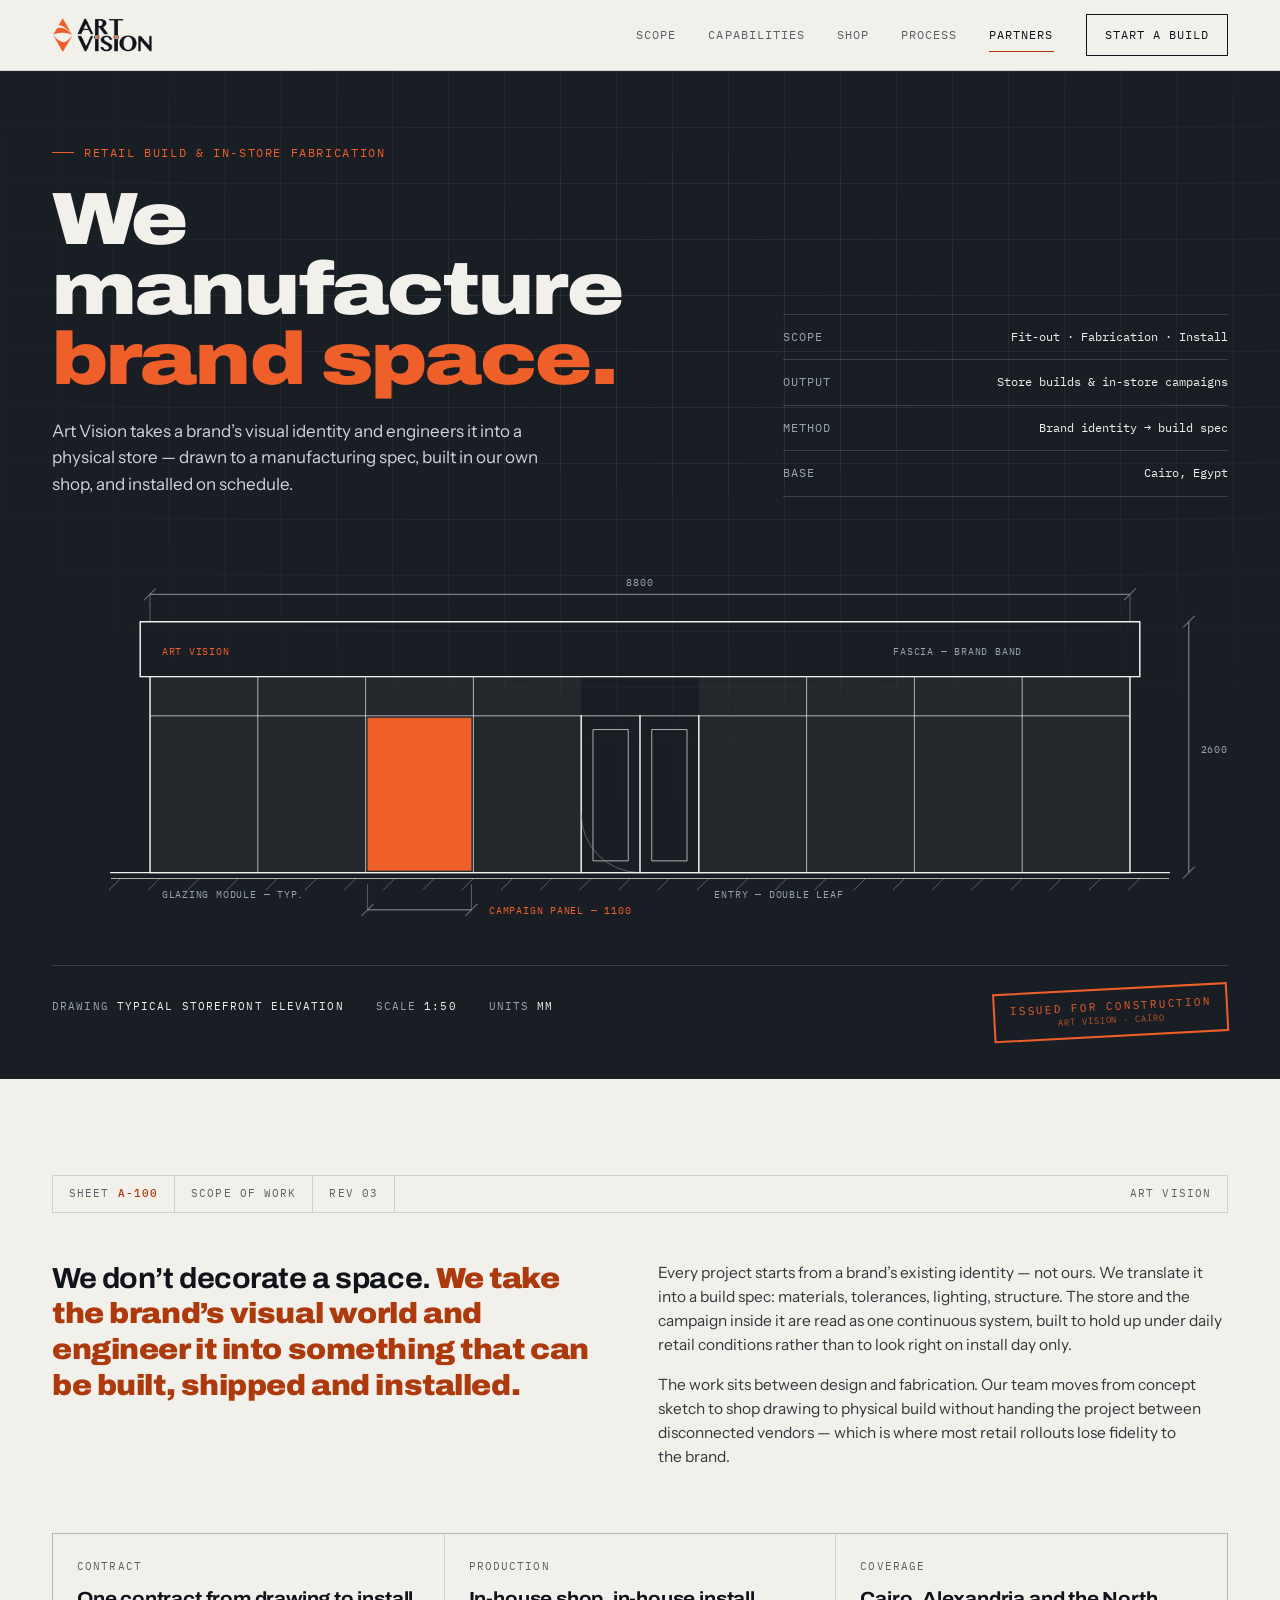
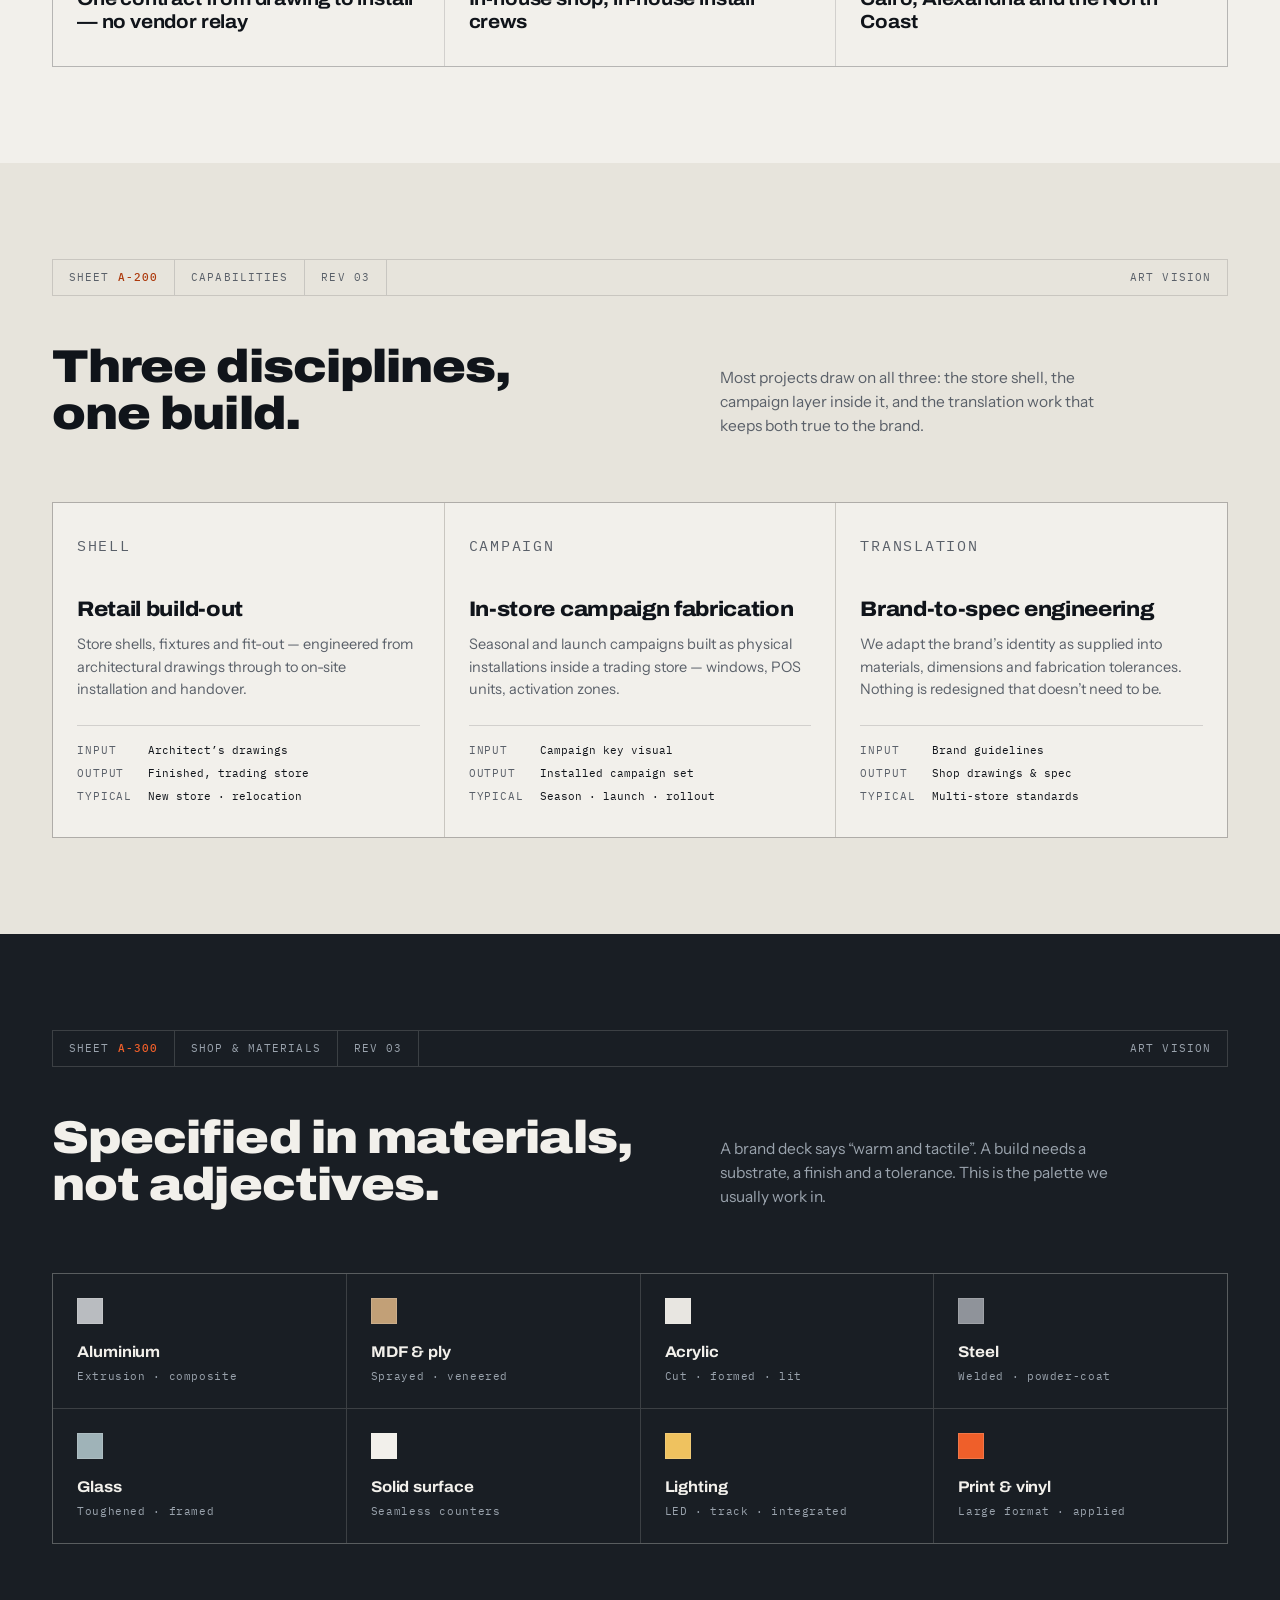
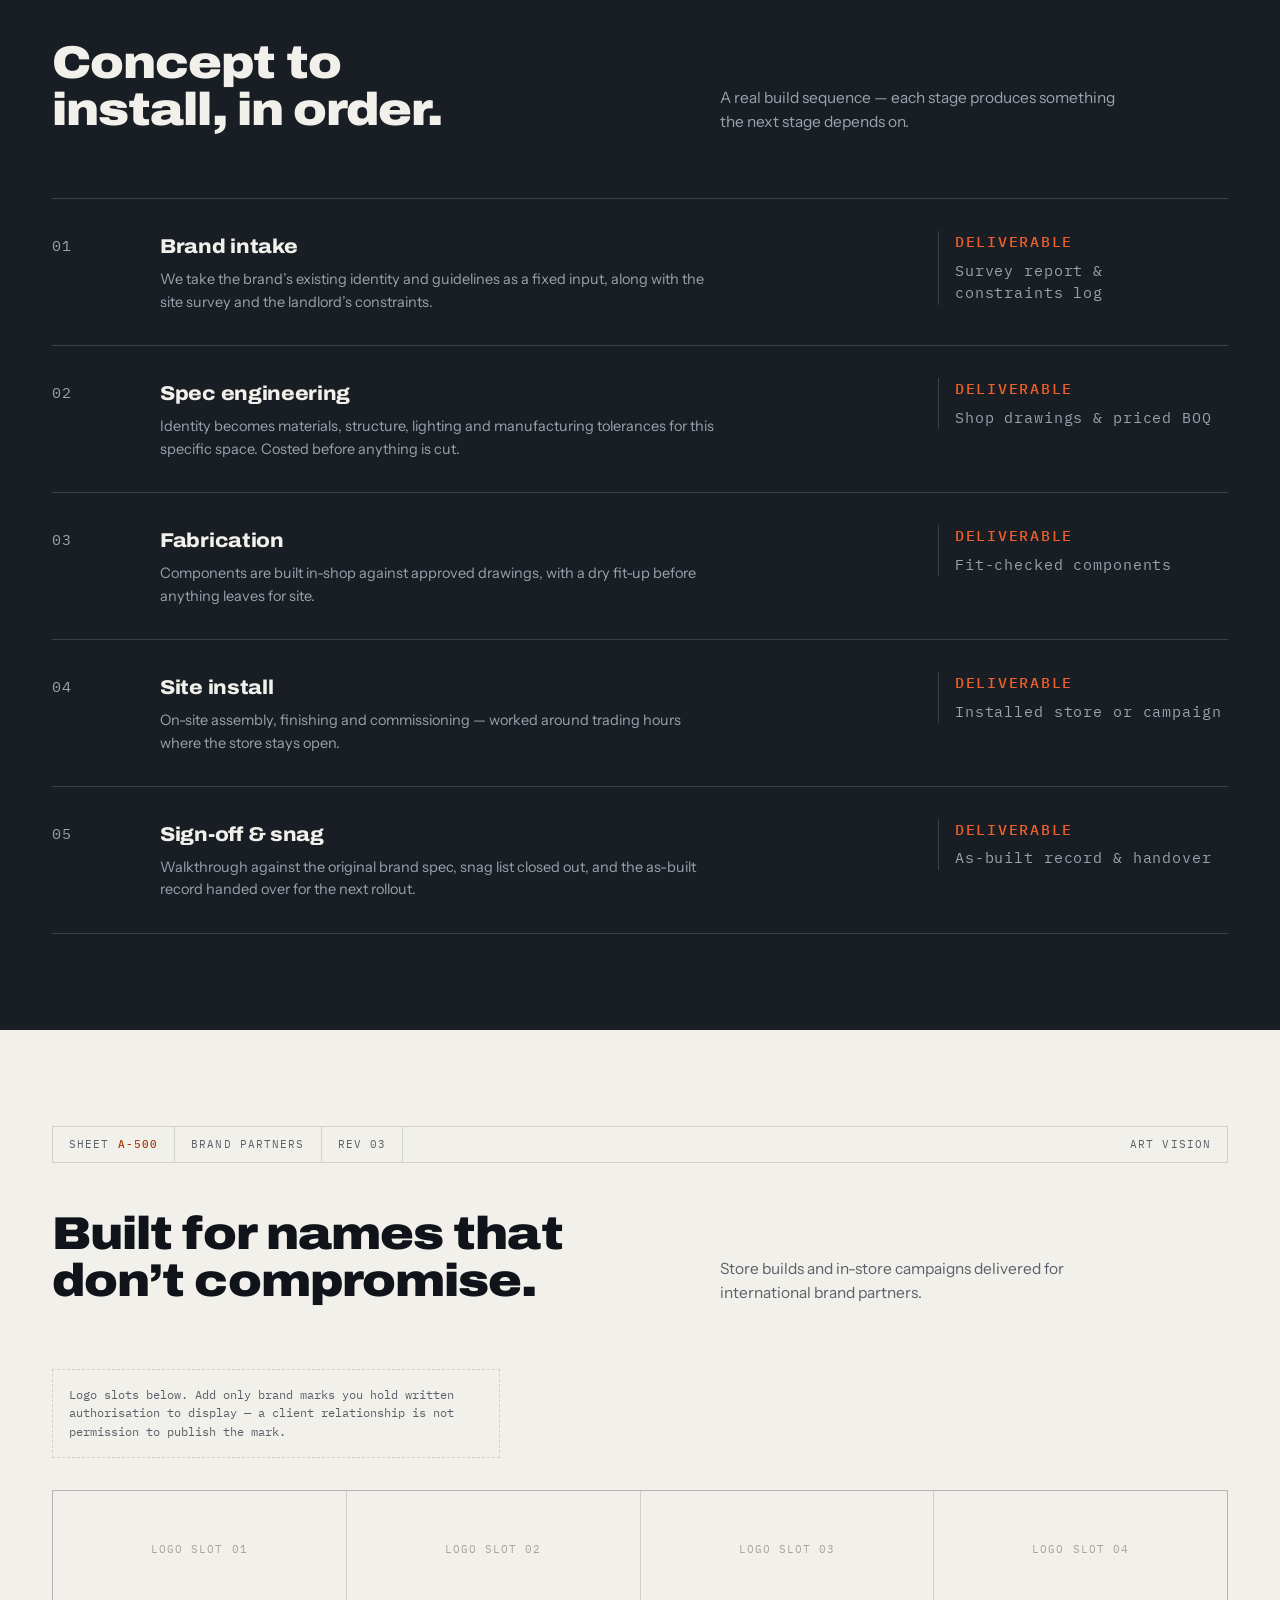
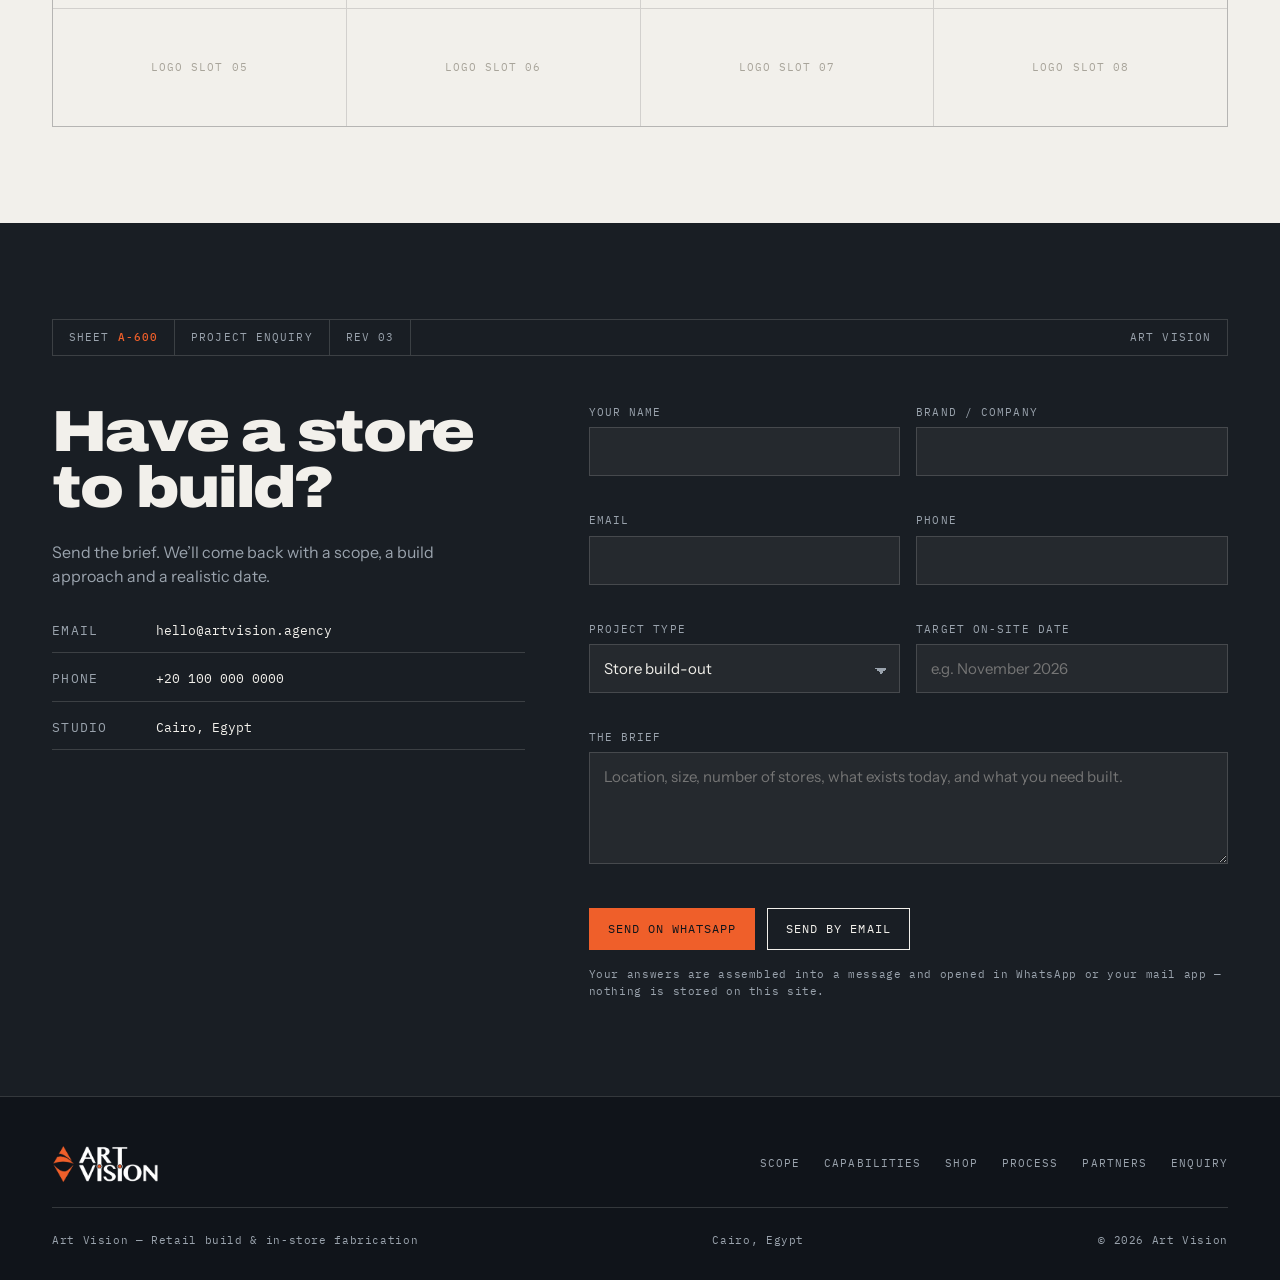
==== index.html @ 778e5b89 "first commit" ====
<!DOCTYPE html>
<html lang="en">
<head>
<meta charset="UTF-8">
<meta name="viewport" content="width=device-width, initial-scale=1, viewport-fit=cover">
<title>Art Vision — Retail Build &amp; In-Store Fabrication | Cairo</title>
<meta name="description" content="Art Vision engineers brand identity into physical retail. Store build-outs, fixtures and in-store campaign fabrication — drawn, built and installed from one shop in Cairo.">
<meta name="theme-color" content="#191e24">
<link rel="canonical" href="https://artvision.agency/">

<!-- Social preview -->
<meta property="og:type" content="website">
<meta property="og:title" content="Art Vision — Retail Build &amp; In-Store Fabrication">
<meta property="og:description" content="We take a brand’s visual identity and engineer it into a store that can be built, shipped and installed.">
<meta property="og:locale" content="en_US">
<meta property="og:url" content="https://artvision.agency/">
<meta name="twitter:card" content="summary_large_image">

<link rel="icon" type="image/png" href="[data-uri]">
<link rel="apple-touch-icon" href="[data-uri]">

<link rel="preconnect" href="https://fonts.googleapis.com">
<link rel="preconnect" href="https://fonts.gstatic.com" crossorigin>
<link href="https://fonts.googleapis.com/css2?family=Archivo:wdth,wght@75..125,400..900&family=IBM+Plex+Mono:wght@400;500&family=Instrument+Sans:wght@400;500;600&display=swap" rel="stylesheet">

<style>
/* ============================================================
   TOKENS — palette sampled directly from the Art Vision logo
   ============================================================ */
:root{
  --ink:#10141a;
  --graphite:#191e24;        /* brand dark, sampled from the logo ground */
  --graphite-2:#212830;
  --paper:#f2f0eb;
  --paper-2:#e7e4dc;
  --signal:#ef5f2a;          /* brand orange, sampled from the mark */
  --signal-deep:#ad3a0d;     /* accessible orange for small text on light surfaces */
  --steel:#9aa3ad;           /* annotation grey — 6.6:1 on graphite */
  --slate:#5a6069;           /* annotation grey on paper — 5.6:1 */

  --line-dark:rgba(242,240,235,.16);
  --line-light:rgba(16,20,26,.14);

  --ff-display:'Archivo','Arial Narrow',system-ui,sans-serif;
  --ff-body:'Instrument Sans',system-ui,-apple-system,sans-serif;
  --ff-mono:'IBM Plex Mono',ui-monospace,'SFMono-Regular',monospace;

  --s1:4px;  --s2:8px;  --s3:12px; --s4:16px; --s5:24px;
  --s6:32px; --s7:48px; --s8:64px; --s9:96px; --s10:128px;

  --wrap:1240px;
  --enter:cubic-bezier(.22,1,.36,1);
  --move:cubic-bezier(.25,1,.5,1);
}

*,*::before,*::after{box-sizing:border-box;margin:0;padding:0}
html{scroll-behavior:smooth;-webkit-text-size-adjust:100%}
body{
  background:var(--paper);
  color:var(--ink);
  font-family:var(--ff-body);
  font-size:16px;
  line-height:1.55;
  font-feature-settings:"kern" 1,"liga" 1;
  -webkit-font-smoothing:antialiased;
  overflow-x:hidden;
}
img,svg{display:block;max-width:100%}
a{color:inherit;text-decoration:none}
button,input,select,textarea{font:inherit;color:inherit}

:focus-visible{
  outline:2px solid var(--signal);
  outline-offset:3px;
  border-radius:1px;
}

.skip{
  position:absolute;left:var(--s4);top:-64px;z-index:200;
  background:var(--signal);color:var(--ink);
  padding:var(--s3) var(--s5);
  font-family:var(--ff-mono);font-size:12px;letter-spacing:.08em;text-transform:uppercase;
  transition:top .18s var(--enter);
}
.skip:focus{top:var(--s4)}

.wrap{width:100%;max-width:var(--wrap);margin-inline:auto;padding-inline:var(--s6)}
@media (max-width:640px){ .wrap{padding-inline:20px} }

.mono{font-family:var(--ff-mono);font-size:12px;letter-spacing:.08em;text-transform:uppercase}
.vh{position:absolute;width:1px;height:1px;overflow:hidden;clip-path:inset(50%);white-space:nowrap}

/* ============================================================
   HEADER
   ============================================================ */
.site-head{
  position:sticky;top:0;z-index:80;
  background:rgba(242,240,235,.86);
  backdrop-filter:blur(10px) saturate(1.2);
  border-bottom:1px solid var(--line-light);
}
.progress{
  position:absolute;left:0;bottom:-1px;height:2px;width:100%;
  transform:scaleX(0);transform-origin:0 50%;
  background:var(--signal);
}
.nav{display:flex;align-items:center;gap:var(--s6);height:70px}
.brand{display:flex;align-items:center;flex:0 0 auto}
.brand img{height:36px;width:auto}
.nav-links{display:flex;gap:var(--s6);margin-left:auto;font-family:var(--ff-mono);font-size:11.5px;letter-spacing:.09em;text-transform:uppercase}
.nav-links a{position:relative;color:var(--slate);padding-block:var(--s2);transition:color .18s ease}
.nav-links a::after{
  content:"";position:absolute;left:0;right:0;bottom:0;height:1px;background:var(--signal-deep);
  transform:scaleX(0);transform-origin:0 50%;transition:transform .22s var(--enter);
}
.nav-links a:hover,.nav-links a[aria-current="true"]{color:var(--ink)}
.nav-links a:hover::after,.nav-links a[aria-current="true"]::after{transform:scaleX(1)}

.btn{
  display:inline-flex;align-items:center;gap:var(--s2);
  font-family:var(--ff-mono);font-size:11.5px;letter-spacing:.09em;text-transform:uppercase;
  padding:11px 18px;border:1px solid currentColor;background:none;cursor:pointer;
  transition:background .18s ease,color .18s ease,border-color .18s ease,transform .12s var(--enter);
}
.btn:active{transform:translateY(1px)}
.btn--ink{color:var(--ink)}
.btn--ink:hover{background:var(--ink);color:var(--paper)}
.btn--solid{background:var(--signal);border-color:var(--signal);color:var(--ink)}
.btn--solid:hover{background:#ff6d38;border-color:#ff6d38}
.btn--paper{color:var(--paper)}
.btn--paper:hover{background:var(--signal);border-color:var(--signal);color:var(--ink)}
.nav .btn{flex:0 0 auto}

.menu-btn{display:none;margin-left:auto;width:44px;height:44px;border:1px solid var(--line-light);background:none;cursor:pointer;align-items:center;justify-content:center}
.menu-btn span{display:block;width:18px;height:1px;background:var(--ink);position:relative;transition:background .15s}
.menu-btn span::before,.menu-btn span::after{content:"";position:absolute;left:0;width:18px;height:1px;background:var(--ink);transition:transform .22s var(--enter)}
.menu-btn span::before{top:-6px}
.menu-btn span::after{top:6px}
.menu-btn[aria-expanded="true"] span{background:transparent}
.menu-btn[aria-expanded="true"] span::before{transform:translateY(6px) rotate(45deg)}
.menu-btn[aria-expanded="true"] span::after{transform:translateY(-6px) rotate(-45deg)}

.mobile-menu{
  position:fixed;inset:70px 0 0;z-index:70;background:var(--graphite);color:var(--paper);
  padding:var(--s7) var(--s6) var(--s8);
  display:flex;flex-direction:column;gap:var(--s4);
  opacity:0;visibility:hidden;transform:translateY(-8px);
  transition:opacity .2s ease,transform .25s var(--enter),visibility .2s;
}
.mobile-menu[data-open="true"]{opacity:1;visibility:visible;transform:none}
.mobile-menu a{
  font-family:var(--ff-display);font-weight:800;font-variation-settings:"wdth" 115;
  font-size:28px;letter-spacing:-.01em;padding-block:var(--s3);
  border-bottom:1px solid var(--line-dark);
}
.mobile-menu a small{display:block;font-family:var(--ff-mono);font-size:11px;font-weight:400;letter-spacing:.1em;color:var(--steel);margin-top:2px}
.mobile-menu .btn{align-self:flex-start;margin-top:var(--s5)}

@media (max-width:900px){
  .nav-links{display:none}
  .nav .btn{display:none}
  .menu-btn{display:flex}
}

/* ============================================================
   TITLE BLOCK — the recurring drawing-sheet device
   ============================================================ */
.titleblock{
  display:flex;flex-wrap:wrap;gap:0;
  border:1px solid var(--line-light);
  font-family:var(--ff-mono);font-size:11px;letter-spacing:.1em;text-transform:uppercase;
  color:var(--slate);
  margin-bottom:var(--s7);
}
.titleblock span{padding:9px 16px;border-right:1px solid var(--line-light)}
.titleblock span:last-child{border-right:0;margin-left:auto}
.titleblock b{color:var(--signal-deep);font-weight:500}
.sheet--dark .titleblock{border-color:var(--line-dark);color:var(--steel)}
.sheet--dark .titleblock span{border-right-color:var(--line-dark)}
.sheet--dark .titleblock b{color:var(--signal)}
@media (max-width:700px){
  .titleblock span:nth-child(n+3){display:none}
  .titleblock span:nth-child(2){border-right:0}
}

/* ============================================================
   HERO
   ============================================================ */
.hero{position:relative;background:var(--graphite);color:var(--paper);overflow:hidden;padding-block:var(--s8) var(--s7)}
.grid-bg{
  position:absolute;inset:0;pointer-events:none;
  background-image:
    linear-gradient(var(--line-dark) 1px,transparent 1px),
    linear-gradient(90deg,var(--line-dark) 1px,transparent 1px);
  background-size:56px 56px;
  opacity:.55;
  -webkit-mask-image:radial-gradient(ellipse 90% 70% at 55% 25%,#000 5%,transparent 75%);
  mask-image:radial-gradient(ellipse 90% 70% at 55% 25%,#000 5%,transparent 75%);
}
.hero-inner{position:relative;z-index:2;display:grid;grid-template-columns:minmax(0,1.2fr) minmax(0,.8fr);gap:var(--s8);align-items:end}
@media (max-width:960px){ .hero-inner{grid-template-columns:minmax(0,1fr);gap:var(--s6)} }

.eyebrow{
  display:inline-flex;align-items:center;gap:10px;
  font-family:var(--ff-mono);font-size:11.5px;letter-spacing:.14em;text-transform:uppercase;
  color:var(--signal);margin-bottom:var(--s5);
}
.eyebrow::before{content:"";width:22px;height:1px;background:var(--signal)}

h1{
  font-family:var(--ff-display);font-weight:900;
  font-variation-settings:"wdth" 118;
  font-size:clamp(34px,7vw,74px);
  line-height:.94;letter-spacing:-.025em;max-width:13ch;
  text-wrap:balance;
}
h1 em{font-style:normal;color:var(--signal)}
.hero-sub{margin-top:var(--s5);max-width:48ch;font-size:17px;color:#cfd4da;text-wrap:pretty}

.spec-list{display:flex;flex-direction:column;font-family:var(--ff-mono);font-size:12px;border-top:1px solid var(--line-dark)}
.spec-list div{display:flex;justify-content:space-between;gap:var(--s4);padding:13px 0;border-bottom:1px solid var(--line-dark)}
.spec-list dt{color:var(--steel);letter-spacing:.08em;text-transform:uppercase}
.spec-list dd{color:var(--paper);text-align:right}
@media (max-width:520px){
  .spec-list div{flex-direction:column;gap:4px}
  .spec-list dd{text-align:left}
}

/* ---- elevation drawing ---- */
.drawing{position:relative;z-index:2;margin-top:var(--s8)}
.drawing-scroll{overflow-x:auto;overscroll-behavior-x:contain}
.elevation{width:100%;height:auto}
.drawing-hint{display:none;font-family:var(--ff-mono);font-size:10.5px;letter-spacing:.12em;text-transform:uppercase;color:var(--steel);margin-top:var(--s3)}
@media (max-width:880px){
  .drawing-scroll .elevation{min-width:720px}
  .drawing-hint{display:block}
}
.elevation .ln{stroke:var(--paper);stroke-width:1.5;fill:none;stroke-linecap:square}
.elevation .ln-thin{stroke:var(--paper);stroke-width:1;fill:none;opacity:.7}
.elevation .dim{stroke:var(--steel);stroke-width:.9;fill:none}
.elevation .dim-dash{stroke:var(--steel);stroke-width:.8;stroke-dasharray:4 4;fill:none;opacity:.65}
.elevation .panel{fill:var(--signal)}
.elevation .glass{fill:rgba(242,240,235,.045)}
.elevation text{font-family:var(--ff-mono);font-size:10px;fill:var(--steel);letter-spacing:.08em}
.elevation .t-signal{fill:var(--signal)}

.drawing-block{
  display:flex;flex-wrap:wrap;align-items:center;justify-content:space-between;gap:var(--s5);
  margin-top:var(--s6);padding-top:var(--s4);border-top:1px solid var(--line-dark);
  font-family:var(--ff-mono);font-size:11px;letter-spacing:.1em;text-transform:uppercase;color:var(--steel);
}
.drawing-block ul{list-style:none;display:flex;flex-wrap:wrap;gap:var(--s6)}
.drawing-block b{color:var(--paper);font-weight:400}
.stamp{
  border:2px solid var(--signal);color:var(--signal);
  font-family:var(--ff-mono);font-size:11px;letter-spacing:.16em;text-transform:uppercase;
  padding:9px 15px;transform:rotate(-3deg);transform-origin:100% 50%;
  line-height:1.35;text-align:center;flex:0 0 auto;
}
.stamp small{display:block;font-size:9px;letter-spacing:.1em;opacity:.75}

/* ============================================================
   SHEETS
   ============================================================ */
.sheet{padding-block:var(--s9)}
.sheet--dark{background:var(--graphite);color:var(--paper)}
.sheet--tint{background:var(--paper-2)}
@media (max-width:760px){ .sheet{padding-block:var(--s8)} }

.sheet-head{display:grid;grid-template-columns:minmax(0,1.1fr) minmax(0,.9fr);gap:var(--s7);align-items:end;margin-bottom:var(--s8)}
@media (max-width:800px){ .sheet-head{grid-template-columns:minmax(0,1fr);gap:var(--s4);margin-bottom:var(--s7)} }
.sheet-head h2{
  font-family:var(--ff-display);font-weight:900;font-variation-settings:"wdth" 112;
  font-size:clamp(28px,4vw,46px);line-height:1.02;letter-spacing:-.02em;max-width:18ch;text-wrap:balance;
}
.sheet-head p{color:var(--slate);max-width:40ch;font-size:15.5px}
.sheet--dark .sheet-head p{color:var(--steel)}

/* ---- scope ---- */
.scope{display:grid;grid-template-columns:minmax(0,1fr) minmax(0,1.05fr);gap:var(--s8)}
@media (max-width:860px){ .scope{grid-template-columns:minmax(0,1fr);gap:var(--s6)} }
.statement{
  font-family:var(--ff-display);font-weight:700;font-variation-settings:"wdth" 105;
  font-size:clamp(21px,2.5vw,29px);line-height:1.24;letter-spacing:-.015em;
}
.statement b{color:var(--signal-deep);font-weight:900}
.prose{display:flex;flex-direction:column;gap:var(--s4);color:#33383e;font-size:15.5px;max-width:62ch;text-wrap:pretty}

.facts{display:grid;grid-template-columns:repeat(3,1fr);gap:1px;background:var(--line-light);border:1px solid var(--line-light);margin-top:var(--s8)}
@media (max-width:700px){ .facts{grid-template-columns:minmax(0,1fr)} }
.facts div{background:var(--paper);padding:var(--s5) var(--s5) var(--s6)}
.facts dt{font-family:var(--ff-mono);font-size:11px;letter-spacing:.1em;text-transform:uppercase;color:var(--slate);margin-bottom:var(--s3)}
.facts dd{font-family:var(--ff-display);font-weight:700;font-variation-settings:"wdth" 108;font-size:19px;line-height:1.25;letter-spacing:-.01em}

/* ---- capabilities ---- */
.caps{display:grid;grid-template-columns:repeat(3,1fr);gap:1px;background:var(--line-light);border:1px solid var(--line-light)}
@media (max-width:860px){ .caps{grid-template-columns:minmax(0,1fr)} }
.cap{background:var(--paper);padding:var(--s6) var(--s5) var(--s6);display:flex;flex-direction:column;transition:background .2s ease}
.cap:hover{background:#fff}
.cap-tag{font-family:var(--ff-mono);font-size:11px;letter-spacing:.12em;text-transform:uppercase;color:var(--signal-deep)}
.cap h3{font-family:var(--ff-display);font-weight:800;font-variation-settings:"wdth" 110;font-size:21px;line-height:1.14;letter-spacing:-.015em;margin:var(--s4) 0 var(--s3)}
.cap p{font-size:14.5px;color:var(--slate);margin-bottom:var(--s5)}
.cap dl{margin-top:auto;display:grid;grid-template-columns:auto 1fr;gap:6px var(--s4);font-family:var(--ff-mono);font-size:11px;border-top:1px solid var(--line-light);padding-top:var(--s4)}
.cap dt{color:var(--slate);letter-spacing:.08em;text-transform:uppercase}
.cap dd{color:var(--ink)}

/* ---- materials ---- */
.materials{display:grid;grid-template-columns:repeat(4,1fr);gap:1px;background:var(--line-dark);border:1px solid var(--line-dark)}
@media (max-width:900px){ .materials{grid-template-columns:repeat(2,1fr)} }
.mat{background:var(--graphite);padding:var(--s5);min-height:132px;display:flex;flex-direction:column;justify-content:space-between;transition:background .2s ease}
.mat:hover{background:var(--graphite-2)}
.mat i{display:block;width:26px;height:26px;border:1px solid var(--line-dark);background:var(--swatch,#3a4048)}
.mat b{display:block;font-family:var(--ff-display);font-weight:700;font-variation-settings:"wdth" 108;font-size:15.5px;letter-spacing:-.005em;margin-top:var(--s4)}
.mat span{display:block;font-family:var(--ff-mono);font-size:10.5px;letter-spacing:.06em;color:var(--steel);margin-top:4px}

/* ---- process ---- */
.stage{display:grid;grid-template-columns:76px minmax(0,1fr) minmax(0,290px);gap:var(--s6);padding:var(--s6) 0;border-top:1px solid var(--line-dark);align-items:start}
.stage:last-child{border-bottom:1px solid var(--line-dark)}
@media (max-width:820px){ .stage{grid-template-columns:44px minmax(0,1fr);gap:var(--s4)} }
.stage-no{font-family:var(--ff-mono);font-size:12px;color:var(--signal);letter-spacing:.08em;padding-top:4px}
.stage h3{font-family:var(--ff-display);font-weight:800;font-variation-settings:"wdth" 110;font-size:20px;letter-spacing:-.015em;margin-bottom:6px}
.stage p{color:var(--steel);font-size:14.5px;max-width:56ch;text-wrap:pretty}
.stage-out{font-family:var(--ff-mono);font-size:11px;letter-spacing:.06em;color:var(--steel);border-left:1px solid var(--line-dark);padding-left:var(--s4)}
.stage-out b{display:block;color:var(--signal);text-transform:uppercase;letter-spacing:.12em;margin-bottom:6px;font-weight:500}
@media (max-width:820px){ .stage-out{grid-column:2;border-left:0;padding-left:0;border-top:1px solid var(--line-dark);padding-top:var(--s3);margin-top:var(--s3)} }

/* ---- partners ---- */
.note{
  font-family:var(--ff-mono);font-size:11.5px;line-height:1.6;color:var(--slate);
  border:1px dashed var(--line-light);padding:var(--s4);max-width:64ch;margin-bottom:var(--s6);
}
.logos{display:grid;grid-template-columns:repeat(4,1fr);gap:1px;background:var(--line-light);border:1px solid var(--line-light)}
@media (max-width:700px){ .logos{grid-template-columns:repeat(2,1fr)} }
.logos div{
  background:var(--paper);aspect-ratio:5/2;display:flex;align-items:center;justify-content:center;
  font-family:var(--ff-mono);font-size:10.5px;letter-spacing:.1em;text-transform:uppercase;color:#a8a49a;
}

/* ---- enquiry ---- */
.enquiry{display:grid;grid-template-columns:minmax(0,.85fr) minmax(0,1.15fr);gap:var(--s8)}
@media (max-width:900px){ .enquiry{grid-template-columns:minmax(0,1fr);gap:var(--s7)} }
.enquiry h2{font-family:var(--ff-display);font-weight:900;font-variation-settings:"wdth" 116;font-size:clamp(32px,5vw,58px);line-height:.96;letter-spacing:-.03em}
.contact-lines{margin-top:var(--s6);display:flex;flex-direction:column;gap:var(--s4);font-family:var(--ff-mono);font-size:12.5px}
.contact-lines a{display:flex;gap:var(--s4);align-items:baseline;color:var(--paper);border-bottom:1px solid var(--line-dark);padding-bottom:var(--s3);transition:color .18s ease}
.contact-lines a:hover{color:var(--signal)}
.contact-lines span{color:var(--steel);letter-spacing:.1em;text-transform:uppercase;min-width:88px}

.form{display:grid;grid-template-columns:1fr 1fr;gap:var(--s4)}
@media (max-width:560px){ .form{grid-template-columns:minmax(0,1fr)} }
.field{display:flex;flex-direction:column;gap:6px}
.field--full{grid-column:1/-1}
.field label{font-family:var(--ff-mono);font-size:11px;letter-spacing:.1em;text-transform:uppercase;color:var(--steel)}
.field input,.field select,.field textarea{
  background:rgba(242,240,235,.05);border:1px solid var(--line-dark);color:var(--paper);
  padding:12px 14px;font-size:15px;font-family:var(--ff-body);width:100%;
  transition:border-color .18s ease,background .18s ease;
}
.field textarea{resize:vertical;min-height:112px}
.field select{appearance:none;background-image:linear-gradient(45deg,transparent 50%,var(--steel) 50%),linear-gradient(135deg,var(--steel) 50%,transparent 50%);background-position:calc(100% - 18px) 55%,calc(100% - 12px) 55%;background-size:6px 6px,6px 6px;background-repeat:no-repeat}
.field select option{background:var(--graphite);color:var(--paper)}
.field input:hover,.field select:hover,.field textarea:hover{border-color:rgba(242,240,235,.32)}
.field input:focus,.field select:focus,.field textarea:focus{border-color:var(--signal);background:rgba(242,240,235,.08)}
.field[data-invalid="true"] input,.field[data-invalid="true"] select,.field[data-invalid="true"] textarea{border-color:#ff7a5c}
.field .err{font-family:var(--ff-mono);font-size:10.5px;letter-spacing:.06em;color:#ff9b83;min-height:14px}
.form-actions{grid-column:1/-1;display:flex;flex-wrap:wrap;gap:var(--s3);align-items:center;margin-top:var(--s2)}
.form-note{grid-column:1/-1;font-family:var(--ff-mono);font-size:10.5px;letter-spacing:.06em;color:var(--steel);line-height:1.6}

/* ---- footer ---- */
.site-foot{background:var(--ink);color:var(--steel);padding-block:var(--s7) var(--s6);border-top:1px solid var(--line-dark)}
.foot-top{display:flex;flex-wrap:wrap;gap:var(--s6);align-items:center;justify-content:space-between;padding-bottom:var(--s5);border-bottom:1px solid var(--line-dark)}
.foot-top img{height:38px;width:auto}
.foot-nav{display:flex;flex-wrap:wrap;gap:var(--s5);font-family:var(--ff-mono);font-size:11px;letter-spacing:.1em;text-transform:uppercase}
.foot-nav a:hover{color:var(--paper)}
.foot-bottom{display:flex;flex-wrap:wrap;gap:var(--s4);justify-content:space-between;padding-top:var(--s5);font-family:var(--ff-mono);font-size:10.5px;letter-spacing:.06em}

/* ============================================================
   MOTION
   ============================================================ */
[data-reveal]{opacity:0;transform:translateY(14px)}
[data-reveal].is-in{opacity:1;transform:none;transition:opacity .6s ease,transform .7s var(--move)}

@media (prefers-reduced-motion:reduce){
  html{scroll-behavior:auto}
  *,*::before,*::after{animation-duration:1ms!important;transition-duration:1ms!important;animation-iteration-count:1!important}
  [data-reveal]{opacity:1;transform:none}
}

/* ============================================================
   PRINT
   ============================================================ */
@media print{
  .site-head,.mobile-menu,.form-actions,.progress{display:none}
  body{background:#fff;color:#000}
  .sheet--dark,.hero,.site-foot{background:#fff!important;color:#000!important}
  .elevation .ln,.elevation .ln-thin{stroke:#000}
  .sheet{padding-block:24px;break-inside:avoid}
}
</style>
</head>
<body>

<a class="skip" href="#main">Skip to content</a>

<header class="site-head">
  <div class="wrap nav">
    <a class="brand" href="#top" aria-label="Art Vision — home">
      <img src="[data-uri]" alt="Art Vision" width="576" height="205">
    </a>
    <nav class="nav-links" aria-label="Primary">
      <a href="#scope">Scope</a>
      <a href="#capabilities">Capabilities</a>
      <a href="#shop">Shop</a>
      <a href="#process">Process</a>
      <a href="#partners">Partners</a>
    </nav>
    <a class="btn btn--ink" href="#enquiry">Start a build</a>
    <button class="menu-btn" type="button" aria-expanded="false" aria-controls="mobile-menu" aria-label="Open menu"><span></span></button>
    <div class="progress" aria-hidden="true"></div>
  </div>
</header>

<div class="mobile-menu" id="mobile-menu" data-open="false">
  <a href="#scope">Scope<small>A-100</small></a>
  <a href="#capabilities">Capabilities<small>A-200</small></a>
  <a href="#shop">Shop<small>A-300</small></a>
  <a href="#process">Process<small>A-400</small></a>
  <a href="#partners">Partners<small>A-500</small></a>
  <a class="btn btn--paper" href="#enquiry">Start a build</a>
</div>

<main id="main">

<!-- ============================ A-000 COVER ============================ -->
<section class="hero" id="top">
  <div class="grid-bg" aria-hidden="true"></div>

  <div class="wrap hero-inner">
    <div>
      <p class="eyebrow">Retail build &amp; in-store fabrication</p>
      <h1>We manufacture <em>brand space.</em></h1>
      <p class="hero-sub">Art Vision takes a brand’s visual identity and engineers it into a physical store — drawn to a manufacturing spec, built in our own shop, and installed on schedule.</p>
    </div>
    <dl class="spec-list">
      <div><dt>Scope</dt><dd>Fit-out · Fabrication · Install</dd></div>
      <div><dt>Output</dt><dd>Store builds &amp; in-store campaigns</dd></div>
      <div><dt>Method</dt><dd>Brand identity → build spec</dd></div>
      <div><dt>Base</dt><dd>Cairo, Egypt</dd></div>
    </dl>
  </div>

  <div class="wrap drawing">
    <div class="drawing-scroll" tabindex="0" role="group" aria-label="Storefront elevation drawing, scrollable">
    <svg class="elevation" viewBox="0 0 1200 380" role="img" aria-labelledby="elev-title">
      <title id="elev-title">Storefront elevation: fascia band, glazing modules, double-leaf entry and an orange campaign panel, dimensioned.</title>

      <!-- overall dimension, top -->
      <path class="dim" data-draw d="M100 34 L1100 34"/>
      <path class="dim" data-draw d="M94 40 L106 28 M1094 40 L1106 28"/>
      <path class="dim-dash" data-draw d="M100 34 L100 62 M1100 34 L1100 62"/>
      <text x="600" y="26" text-anchor="middle" data-fade>8800</text>

      <!-- fascia -->
      <path class="ln" data-draw d="M90 62 L1110 62 L1110 118 L90 118 Z"/>
      <path class="ln-thin" data-draw d="M90 118 L1110 118"/>
      <text x="112" y="96" data-fade class="t-signal">ART VISION</text>
      <text x="990" y="96" data-fade text-anchor="end">FASCIA — BRAND BAND</text>

      <!-- glazing frame -->
      <path class="ln" data-draw d="M100 118 L100 318 L1100 318 L1100 118"/>
      <!-- transom -->
      <path class="ln-thin" data-draw d="M100 158 L1100 158"/>

      <!-- glazing modules, left bay -->
      <rect class="glass" x="100" y="118" width="440" height="200"/>
      <path class="ln-thin" data-draw d="M210 118 L210 318 M320 118 L320 318 M430 118 L430 318"/>

      <!-- campaign panel -->
      <rect class="panel" x="322" y="160" width="106" height="156" data-panel/>

      <!-- entry, double leaf -->
      <path class="ln" data-draw d="M540 158 L540 318 M660 158 L660 318 M600 158 L600 318"/>
      <path class="ln-thin" data-draw d="M552 172 L588 172 L588 306 L552 306 Z M612 172 L648 172 L648 306 L612 306 Z"/>
      <path class="dim-dash" data-draw d="M600 318 A60 60 0 0 1 540 258"/>

      <!-- glazing modules, right bay -->
      <rect class="glass" x="660" y="118" width="440" height="200"/>
      <path class="ln-thin" data-draw d="M770 118 L770 318 M880 118 L880 318 M990 118 L990 318"/>

      <!-- ground line -->
      <path class="ln" data-draw d="M60 318 L1140 318"/>
      <path class="ln-thin" data-draw d="M60 324 L1140 324"/>
      <path class="dim-dash" data-draw d="M70 324 L58 336 M110 324 L98 336 M150 324 L138 336 M190 324 L178 336 M230 324 L218 336 M270 324 L258 336 M310 324 L298 336 M350 324 L338 336 M390 324 L378 336 M430 324 L418 336 M470 324 L458 336 M510 324 L498 336 M550 324 L538 336 M590 324 L578 336 M630 324 L618 336 M670 324 L658 336 M710 324 L698 336 M750 324 L738 336 M790 324 L778 336 M830 324 L818 336 M870 324 L858 336 M910 324 L898 336 M950 324 L938 336 M990 324 L978 336 M1030 324 L1018 336 M1070 324 L1058 336 M1110 324 L1098 336"/>

      <!-- campaign panel dimension, bottom -->
      <path class="dim" data-draw d="M322 356 L428 356"/>
      <path class="dim" data-draw d="M316 362 L328 350 M422 362 L434 350"/>
      <path class="dim-dash" data-draw d="M322 330 L322 356 M428 330 L428 356"/>
      <text x="446" y="360" data-fade class="t-signal">CAMPAIGN PANEL — 1100</text>

      <!-- height dimension, right -->
      <path class="dim" data-draw d="M1160 62 L1160 318"/>
      <path class="dim" data-draw d="M1154 68 L1166 56 M1154 324 L1166 312"/>
      <text x="1172" y="196" data-fade>2600</text>

      <!-- callouts -->
      <text x="112" y="344" data-fade>GLAZING MODULE — TYP.</text>
      <text x="676" y="344" data-fade>ENTRY — DOUBLE LEAF</text>
    </svg>
    </div>
    <p class="drawing-hint">Drag the sheet sideways to read it &rarr;</p>

    <div class="drawing-block">
      <ul>
        <li>Drawing <b>Typical storefront elevation</b></li>
        <li>Scale <b>1:50</b></li>
        <li>Units <b>mm</b></li>
      </ul>
      <div class="stamp" data-stamp>Issued for construction<small>Art Vision · Cairo</small></div>
    </div>
  </div>
</section>

<!-- ============================ A-100 SCOPE ============================ -->
<section class="sheet" id="scope">
  <div class="wrap">
    <p class="titleblock"><span>Sheet <b>A-100</b></span><span>Scope of work</span><span>Rev 03</span><span>Art Vision</span></p>

    <div class="scope" data-reveal>
      <p class="statement">We don’t decorate a space. <b>We take the brand’s visual world and engineer it into something that can be built, shipped and installed.</b></p>
      <div class="prose">
        <p>Every project starts from a brand’s existing identity — not ours. We translate it into a build spec: materials, tolerances, lighting, structure. The store and the campaign inside it are read as one continuous system, built to hold up under daily retail conditions rather than to look right on install day only.</p>
        <p>The work sits between design and fabrication. Our team moves from concept sketch to shop drawing to physical build without handing the project between disconnected vendors — which is where most retail rollouts lose fidelity to the brand.</p>
      </div>
    </div>

    <dl class="facts" data-reveal>
      <div><dt>Contract</dt><dd>One contract from drawing to install — no vendor relay</dd></div>
      <div><dt>Production</dt><dd>In-house shop, in-house install crews</dd></div>
      <div><dt>Coverage</dt><dd>Cairo, Alexandria and the North Coast</dd></div>
    </dl>
  </div>
</section>

<!-- ========================= A-200 CAPABILITIES ========================= -->
<section class="sheet sheet--tint" id="capabilities">
  <div class="wrap">
    <p class="titleblock"><span>Sheet <b>A-200</b></span><span>Capabilities</span><span>Rev 03</span><span>Art Vision</span></p>

    <div class="sheet-head" data-reveal>
      <h2>Three disciplines, one build.</h2>
      <p>Most projects draw on all three: the store shell, the campaign layer inside it, and the translation work that keeps both true to the brand.</p>
    </div>

    <div class="caps" data-reveal>
      <article class="cap">
        <p class="cap-tag">Shell</p>
        <h3>Retail build-out</h3>
        <p>Store shells, fixtures and fit-out — engineered from architectural drawings through to on-site installation and handover.</p>
        <dl>
          <dt>Input</dt><dd>Architect’s drawings</dd>
          <dt>Output</dt><dd>Finished, trading store</dd>
          <dt>Typical</dt><dd>New store · relocation</dd>
        </dl>
      </article>
      <article class="cap">
        <p class="cap-tag">Campaign</p>
        <h3>In-store campaign fabrication</h3>
        <p>Seasonal and launch campaigns built as physical installations inside a trading store — windows, POS units, activation zones.</p>
        <dl>
          <dt>Input</dt><dd>Campaign key visual</dd>
          <dt>Output</dt><dd>Installed campaign set</dd>
          <dt>Typical</dt><dd>Season · launch · rollout</dd>
        </dl>
      </article>
      <article class="cap">
        <p class="cap-tag">Translation</p>
        <h3>Brand-to-spec engineering</h3>
        <p>We adapt the brand’s identity as supplied into materials, dimensions and fabrication tolerances. Nothing is redesigned that doesn’t need to be.</p>
        <dl>
          <dt>Input</dt><dd>Brand guidelines</dd>
          <dt>Output</dt><dd>Shop drawings &amp; spec</dd>
          <dt>Typical</dt><dd>Multi-store standards</dd>
        </dl>
      </article>
    </div>
  </div>
</section>

<!-- ============================= A-300 SHOP ============================= -->
<section class="sheet sheet--dark" id="shop">
  <div class="wrap">
    <p class="titleblock"><span>Sheet <b>A-300</b></span><span>Shop &amp; materials</span><span>Rev 03</span><span>Art Vision</span></p>

    <div class="sheet-head" data-reveal>
      <h2>Specified in materials, not adjectives.</h2>
      <p>A brand deck says “warm and tactile”. A build needs a substrate, a finish and a tolerance. This is the palette we usually work in.</p>
    </div>

    <div class="materials" data-reveal>
      <div class="mat" style="--swatch:#b9bcc0"><i aria-hidden="true"></i><b>Aluminium</b><span>Extrusion · composite</span></div>
      <div class="mat" style="--swatch:#c2a077"><i aria-hidden="true"></i><b>MDF &amp; ply</b><span>Sprayed · veneered</span></div>
      <div class="mat" style="--swatch:#e8e6e1"><i aria-hidden="true"></i><b>Acrylic</b><span>Cut · formed · lit</span></div>
      <div class="mat" style="--swatch:#8f939a"><i aria-hidden="true"></i><b>Steel</b><span>Welded · powder-coat</span></div>
      <div class="mat" style="--swatch:#9fb3b8"><i aria-hidden="true"></i><b>Glass</b><span>Toughened · framed</span></div>
      <div class="mat" style="--swatch:#f2f0eb"><i aria-hidden="true"></i><b>Solid surface</b><span>Seamless counters</span></div>
      <div class="mat" style="--swatch:#efc25f"><i aria-hidden="true"></i><b>Lighting</b><span>LED · track · integrated</span></div>
      <div class="mat" style="--swatch:#ef5f2a"><i aria-hidden="true"></i><b>Print &amp; vinyl</b><span>Large format · applied</span></div>
    </div>
  </div>
</section>

<!-- =========================== A-400 PROCESS =========================== -->
<section class="sheet sheet--dark" id="process" style="padding-top:0">
  <div class="wrap">
    <div class="sheet-head" data-reveal>
      <h2>Concept to install, in order.</h2>
      <p>A real build sequence — each stage produces something the next stage depends on.</p>
    </div>

    <div data-reveal>
      <div class="stage">
        <p class="stage-no">01</p>
        <div>
          <h3>Brand intake</h3>
          <p>We take the brand’s existing identity and guidelines as a fixed input, along with the site survey and the landlord’s constraints.</p>
        </div>
        <p class="stage-out"><b>Deliverable</b>Survey report &amp; constraints log</p>
      </div>
      <div class="stage">
        <p class="stage-no">02</p>
        <div>
          <h3>Spec engineering</h3>
          <p>Identity becomes materials, structure, lighting and manufacturing tolerances for this specific space. Costed before anything is cut.</p>
        </div>
        <p class="stage-out"><b>Deliverable</b>Shop drawings &amp; priced BOQ</p>
      </div>
      <div class="stage">
        <p class="stage-no">03</p>
        <div>
          <h3>Fabrication</h3>
          <p>Components are built in-shop against approved drawings, with a dry fit-up before anything leaves for site.</p>
        </div>
        <p class="stage-out"><b>Deliverable</b>Fit-checked components</p>
      </div>
      <div class="stage">
        <p class="stage-no">04</p>
        <div>
          <h3>Site install</h3>
          <p>On-site assembly, finishing and commissioning — worked around trading hours where the store stays open.</p>
        </div>
        <p class="stage-out"><b>Deliverable</b>Installed store or campaign</p>
      </div>
      <div class="stage">
        <p class="stage-no">05</p>
        <div>
          <h3>Sign-off &amp; snag</h3>
          <p>Walkthrough against the original brand spec, snag list closed out, and the as-built record handed over for the next rollout.</p>
        </div>
        <p class="stage-out"><b>Deliverable</b>As-built record &amp; handover</p>
      </div>
    </div>
  </div>
</section>

<!-- =========================== A-500 PARTNERS =========================== -->
<section class="sheet" id="partners">
  <div class="wrap">
    <p class="titleblock"><span>Sheet <b>A-500</b></span><span>Brand partners</span><span>Rev 03</span><span>Art Vision</span></p>

    <div class="sheet-head" data-reveal>
      <h2>Built for names that don’t compromise.</h2>
      <p>Store builds and in-store campaigns delivered for international brand partners.</p>
    </div>

    <!-- REPLACE: drop in official brand assets you are cleared to display, then delete this note. -->
    <p class="note" data-reveal>Logo slots below. Add only brand marks you hold written authorisation to display — a client relationship is not permission to publish the mark.</p>

    <div class="logos" data-reveal>
      <div>Logo slot 01</div><div>Logo slot 02</div><div>Logo slot 03</div><div>Logo slot 04</div>
      <div>Logo slot 05</div><div>Logo slot 06</div><div>Logo slot 07</div><div>Logo slot 08</div>
    </div>
  </div>
</section>

<!-- =========================== A-600 ENQUIRY =========================== -->
<section class="sheet sheet--dark" id="enquiry">
  <div class="wrap">
    <p class="titleblock"><span>Sheet <b>A-600</b></span><span>Project enquiry</span><span>Rev 03</span><span>Art Vision</span></p>

    <div class="enquiry">
      <div data-reveal>
        <h2>Have a store to build?</h2>
        <p style="margin-top:var(--s5);color:var(--steel);max-width:38ch">Send the brief. We’ll come back with a scope, a build approach and a realistic date.</p>
        <div class="contact-lines">
          <!-- REPLACE: real address, phone and email -->
          <a href="mailto:hello@artvision.agency"><span>Email</span>hello@artvision.agency</a>
          <a href="tel:+201000000000"><span>Phone</span>+20 100 000 0000</a>
          <a href="https://maps.google.com/?q=Cairo,Egypt" target="_blank" rel="noopener"><span>Studio</span>Cairo, Egypt</a>
        </div>
      </div>

      <form class="form" id="brief-form" novalidate data-reveal>
        <div class="field"><label for="f-name">Your name</label><input id="f-name" name="name" autocomplete="name" required><p class="err" data-err></p></div>
        <div class="field"><label for="f-brand">Brand / company</label><input id="f-brand" name="brand" autocomplete="organization" required><p class="err" data-err></p></div>
        <div class="field"><label for="f-email">Email</label><input id="f-email" name="email" type="email" autocomplete="email" required><p class="err" data-err></p></div>
        <div class="field"><label for="f-phone">Phone</label><input id="f-phone" name="phone" type="tel" autocomplete="tel"><p class="err" data-err></p></div>
        <div class="field">
          <label for="f-type">Project type</label>
          <select id="f-type" name="type">
            <option>Store build-out</option>
            <option>In-store campaign</option>
            <option>Fixtures &amp; fit-out</option>
            <option>Multi-store rollout</option>
            <option>Not sure yet</option>
          </select>
          <p class="err" data-err></p>
        </div>
        <div class="field"><label for="f-when">Target on-site date</label><input id="f-when" name="when" placeholder="e.g. November 2026"><p class="err" data-err></p></div>
        <div class="field field--full"><label for="f-brief">The brief</label><textarea id="f-brief" name="brief" placeholder="Location, size, number of stores, what exists today, and what you need built." required></textarea><p class="err" data-err></p></div>
        <div class="form-actions">
          <button class="btn btn--solid" type="button" data-send="whatsapp">Send on WhatsApp</button>
          <button class="btn btn--paper" type="button" data-send="email">Send by email</button>
        </div>
        <p class="form-note" role="status" data-form-status>Your answers are assembled into a message and opened in WhatsApp or your mail app — nothing is stored on this site.</p>
      </form>
    </div>
  </div>
</section>

</main>

<footer class="site-foot">
  <div class="wrap">
    <div class="foot-top">
      <img src="[data-uri]" alt="Art Vision" width="576" height="205">
      <nav class="foot-nav" aria-label="Footer">
        <a href="#scope">Scope</a><a href="#capabilities">Capabilities</a><a href="#shop">Shop</a>
        <a href="#process">Process</a><a href="#partners">Partners</a><a href="#enquiry">Enquiry</a>
      </nav>
    </div>
    <div class="foot-bottom">
      <span>Art Vision — Retail build &amp; in-store fabrication</span>
      <span>Cairo, Egypt</span>
      <span>&copy; <span data-year>2026</span> Art Vision</span>
    </div>
  </div>
</footer>

<script type="application/ld+json">
{
  "@context":"https://schema.org",
  "@type":"GeneralContractor",
  "name":"Art Vision",
  "description":"Retail build and in-store fabrication. Store build-outs, fixtures and in-store campaign fabrication engineered from brand identity.",
  "url":"https://artvision.agency/",
  "email":"hello@artvision.agency",
  "telephone":"+20 100 000 0000",
  "address":{"@type":"PostalAddress","addressLocality":"Cairo","addressCountry":"EG"},
  "areaServed":"EG",
  "knowsLanguage":["en","ar"]
}
</script>

<script>
(function(){
  "use strict";

  /* ---- REPLACE: WhatsApp number in international format, digits only ---- */
  var WHATSAPP = "201000000000";
  var EMAIL = "hello@artvision.agency";

  var reduce = window.matchMedia("(prefers-reduced-motion: reduce)").matches;

  document.querySelector("[data-year]").textContent = new Date().getFullYear();

  /* ---------- mobile menu ---------- */
  var menuBtn = document.querySelector(".menu-btn");
  var menu = document.getElementById("mobile-menu");
  function setMenu(open){
    menuBtn.setAttribute("aria-expanded", String(open));
    menuBtn.setAttribute("aria-label", open ? "Close menu" : "Open menu");
    menu.dataset.open = String(open);
    document.body.style.overflow = open ? "hidden" : "";
  }
  menuBtn.addEventListener("click", function(){
    setMenu(menuBtn.getAttribute("aria-expanded") !== "true");
  });
  menu.addEventListener("click", function(e){ if(e.target.closest("a")) setMenu(false); });
  document.addEventListener("keydown", function(e){ if(e.key === "Escape") setMenu(false); });

  /* ---------- scroll progress ---------- */
  var bar = document.querySelector(".progress");
  var ticking = false;
  function onScroll(){
    if(ticking) return;
    ticking = true;
    requestAnimationFrame(function(){
      var h = document.documentElement.scrollHeight - window.innerHeight;
      bar.style.transform = "scaleX(" + (h > 0 ? window.scrollY / h : 0) + ")";
      ticking = false;
    });
  }
  window.addEventListener("scroll", onScroll, {passive:true});
  onScroll();

  /* ---------- reveals ---------- */
  var reveals = document.querySelectorAll("[data-reveal]");
  if(reduce || !("IntersectionObserver" in window)){
    reveals.forEach(function(el){ el.classList.add("is-in"); });
  } else {
    var io = new IntersectionObserver(function(entries){
      entries.forEach(function(en){
        if(en.isIntersecting){ en.target.classList.add("is-in"); io.unobserve(en.target); }
      });
    }, {rootMargin:"0px 0px -12% 0px", threshold:0.08});
    reveals.forEach(function(el){ io.observe(el); });
  }

  /* ---------- active section in nav ---------- */
  var links = Array.prototype.slice.call(document.querySelectorAll(".nav-links a"));
  var sections = links.map(function(a){ return document.querySelector(a.getAttribute("href")); }).filter(Boolean);
  if("IntersectionObserver" in window && sections.length){
    var spy = new IntersectionObserver(function(entries){
      entries.forEach(function(en){
        if(!en.isIntersecting) return;
        links.forEach(function(a){
          a.setAttribute("aria-current", a.getAttribute("href") === "#" + en.target.id ? "true" : "false");
        });
      });
    }, {rootMargin:"-45% 0px -50% 0px"});
    sections.forEach(function(s){ spy.observe(s); });
  }

  /* ---------- elevation draw sequence ---------- */
  var svg = document.querySelector(".elevation");
  if(svg){
    var strokes = svg.querySelectorAll("[data-draw]");
    var fades = svg.querySelectorAll("[data-fade]");
    var panel = svg.querySelector("[data-panel]");
    var stamp = document.querySelector("[data-stamp]");

    if(reduce){
      fades.forEach(function(t){ t.style.opacity = 1; });
      if(panel) panel.style.opacity = 1;
      if(stamp) stamp.style.opacity = 1;
    } else {
      fades.forEach(function(t){ t.style.opacity = 0; });
      if(panel){ panel.style.opacity = 0; }
      if(stamp){ stamp.style.opacity = 0; stamp.style.transform = "rotate(-3deg) scale(.94)"; }

      strokes.forEach(function(el, i){
        var len;
        try { len = el.getTotalLength(); } catch(e){ len = 600; }
        if(!len || !isFinite(len)) len = 600;
        el.style.strokeDasharray = len;
        el.style.strokeDashoffset = len;
        el.style.transition = "stroke-dashoffset " + Math.min(1.15, 0.35 + len/2600) + "s cubic-bezier(.25,1,.5,1) " + (0.12 + i*0.045) + "s";
      });

      requestAnimationFrame(function(){
        requestAnimationFrame(function(){
          strokes.forEach(function(el){ el.style.strokeDashoffset = 0; });
        });
      });

      var last = 0.12 + strokes.length * 0.045;
      window.setTimeout(function(){
        if(panel){ panel.style.transition = "opacity .5s ease"; panel.style.opacity = 1; }
      }, (last + 0.15) * 1000);
      window.setTimeout(function(){
        fades.forEach(function(t, i){
          t.style.transition = "opacity .45s ease " + (i * 0.05) + "s";
          t.style.opacity = 1;
        });
      }, (last + 0.35) * 1000);
      window.setTimeout(function(){
        if(stamp){
          stamp.style.transition = "opacity .35s ease, transform .5s cubic-bezier(.22,1,.36,1)";
          stamp.style.opacity = 1;
          stamp.style.transform = "rotate(-3deg) scale(1)";
        }
      }, (last + 0.75) * 1000);
    }
  }

  /* ---------- enquiry form ---------- */
  var form = document.getElementById("brief-form");
  var status = document.querySelector("[data-form-status]");

  function fieldOf(el){ return el.closest(".field"); }
  function setError(el, msg){
    var f = fieldOf(el);
    f.dataset.invalid = msg ? "true" : "false";
    f.querySelector("[data-err]").textContent = msg || "";
    el.setAttribute("aria-invalid", msg ? "true" : "false");
  }
  function validate(){
    var ok = true, first = null;
    ["f-name","f-brand","f-email","f-brief"].forEach(function(id){
      var el = document.getElementById(id);
      var v = el.value.trim();
      var msg = "";
      if(!v) msg = "Required";
      else if(el.type === "email" && !/^[^\s@]+@[^\s@]+\.[^\s@]{2,}$/.test(v)) msg = "Check this email address";
      setError(el, msg);
      if(msg){ ok = false; if(!first) first = el; }
    });
    if(first) first.focus();
    return ok;
  }
  form.addEventListener("input", function(e){
    if(e.target.closest(".field") && e.target.closest(".field").dataset.invalid === "true"){
      setError(e.target, "");
    }
  });

  function compose(){
    var g = function(id){ return document.getElementById(id).value.trim(); };
    return [
      "Project enquiry — Art Vision",
      "",
      "Name: " + g("f-name"),
      "Brand: " + g("f-brand"),
      "Email: " + g("f-email"),
      "Phone: " + (g("f-phone") || "—"),
      "Type: " + g("f-type"),
      "Target on site: " + (g("f-when") || "—"),
      "",
      "Brief:",
      g("f-brief")
    ].join("\n");
  }

  form.querySelectorAll("[data-send]").forEach(function(btn){
    btn.addEventListener("click", function(){
      if(!validate()){
        status.textContent = "Fill in the highlighted fields, then send.";
        return;
      }
      var body = compose();
      var url = btn.dataset.send === "whatsapp"
        ? "https://wa.me/" + WHATSAPP + "?text=" + encodeURIComponent(body)
        : "mailto:" + EMAIL + "?subject=" + encodeURIComponent("Project enquiry — " + document.getElementById("f-brand").value.trim()) + "&body=" + encodeURIComponent(body);
      status.textContent = btn.dataset.send === "whatsapp"
        ? "Opening WhatsApp with your brief."
        : "Opening your mail app with your brief.";
      window.open(url, "_blank", "noopener");
    });
  });
})();
</script>
</body>
</html>
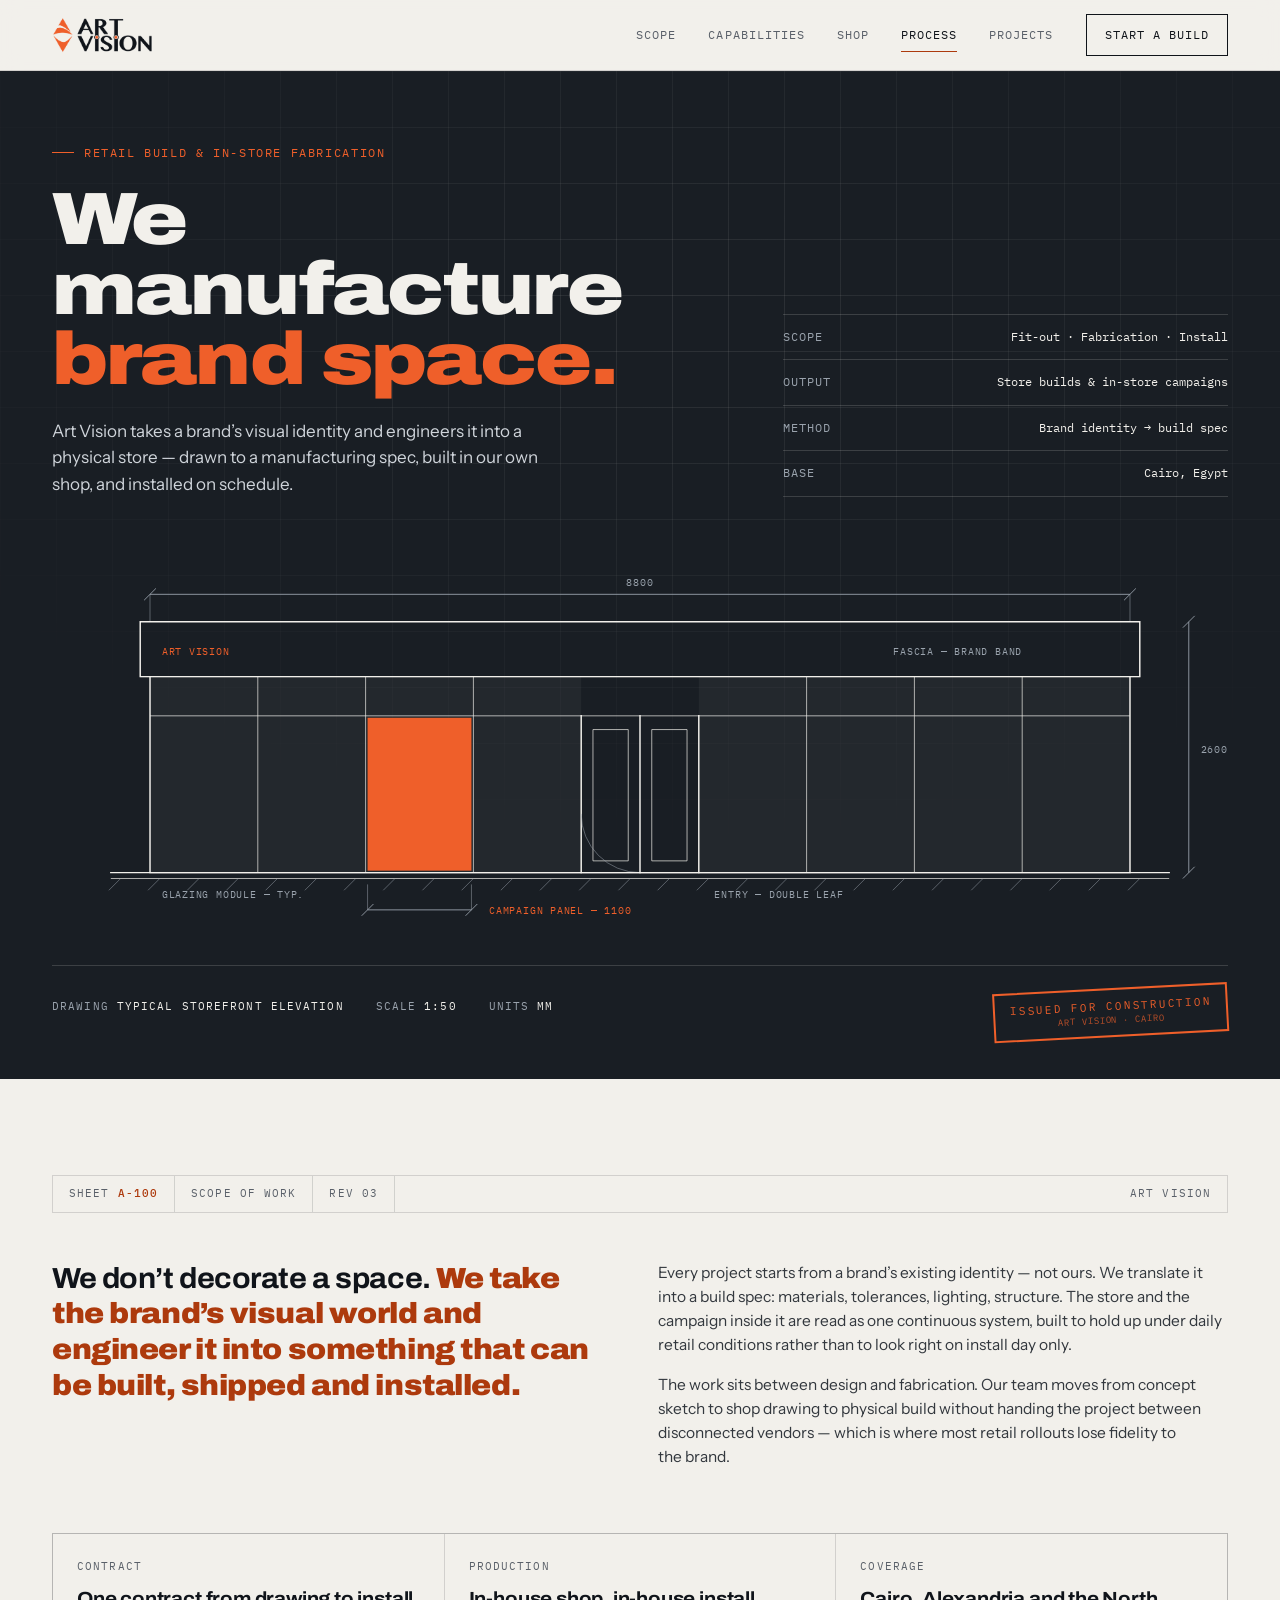
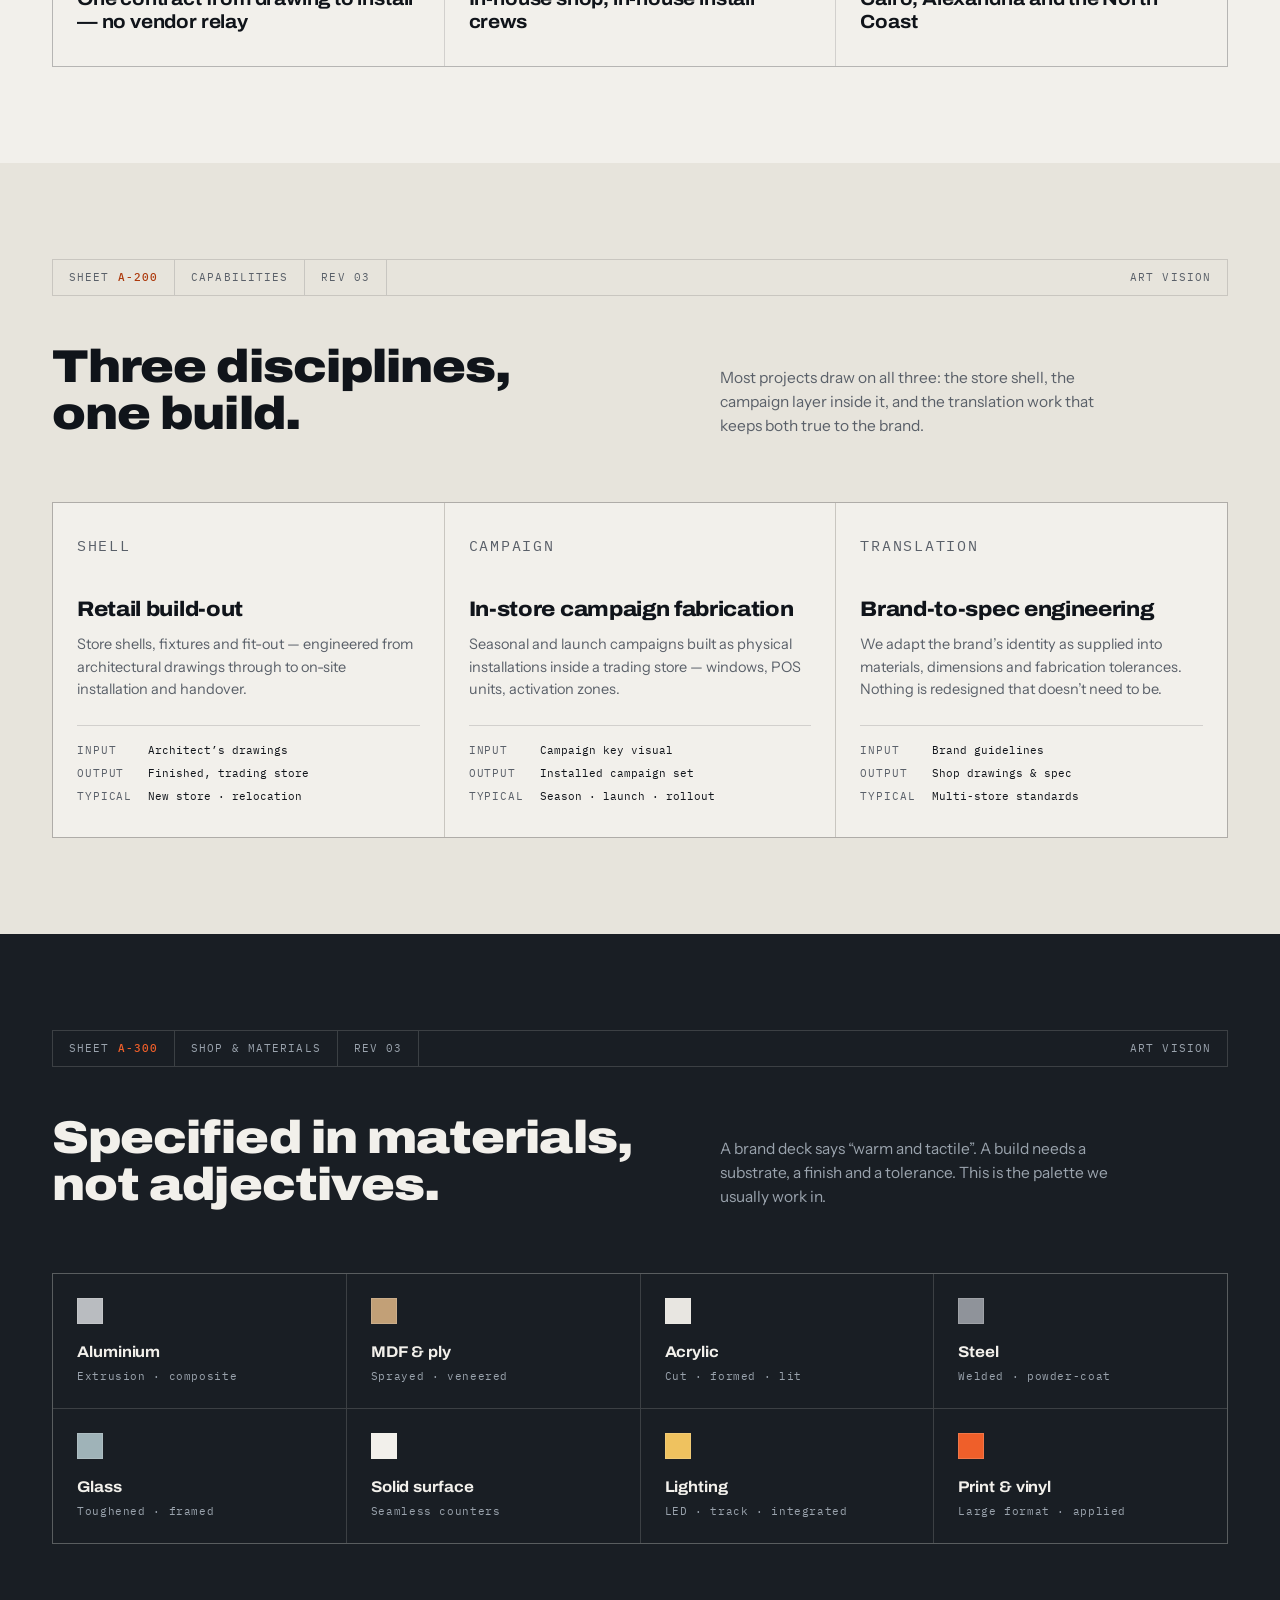
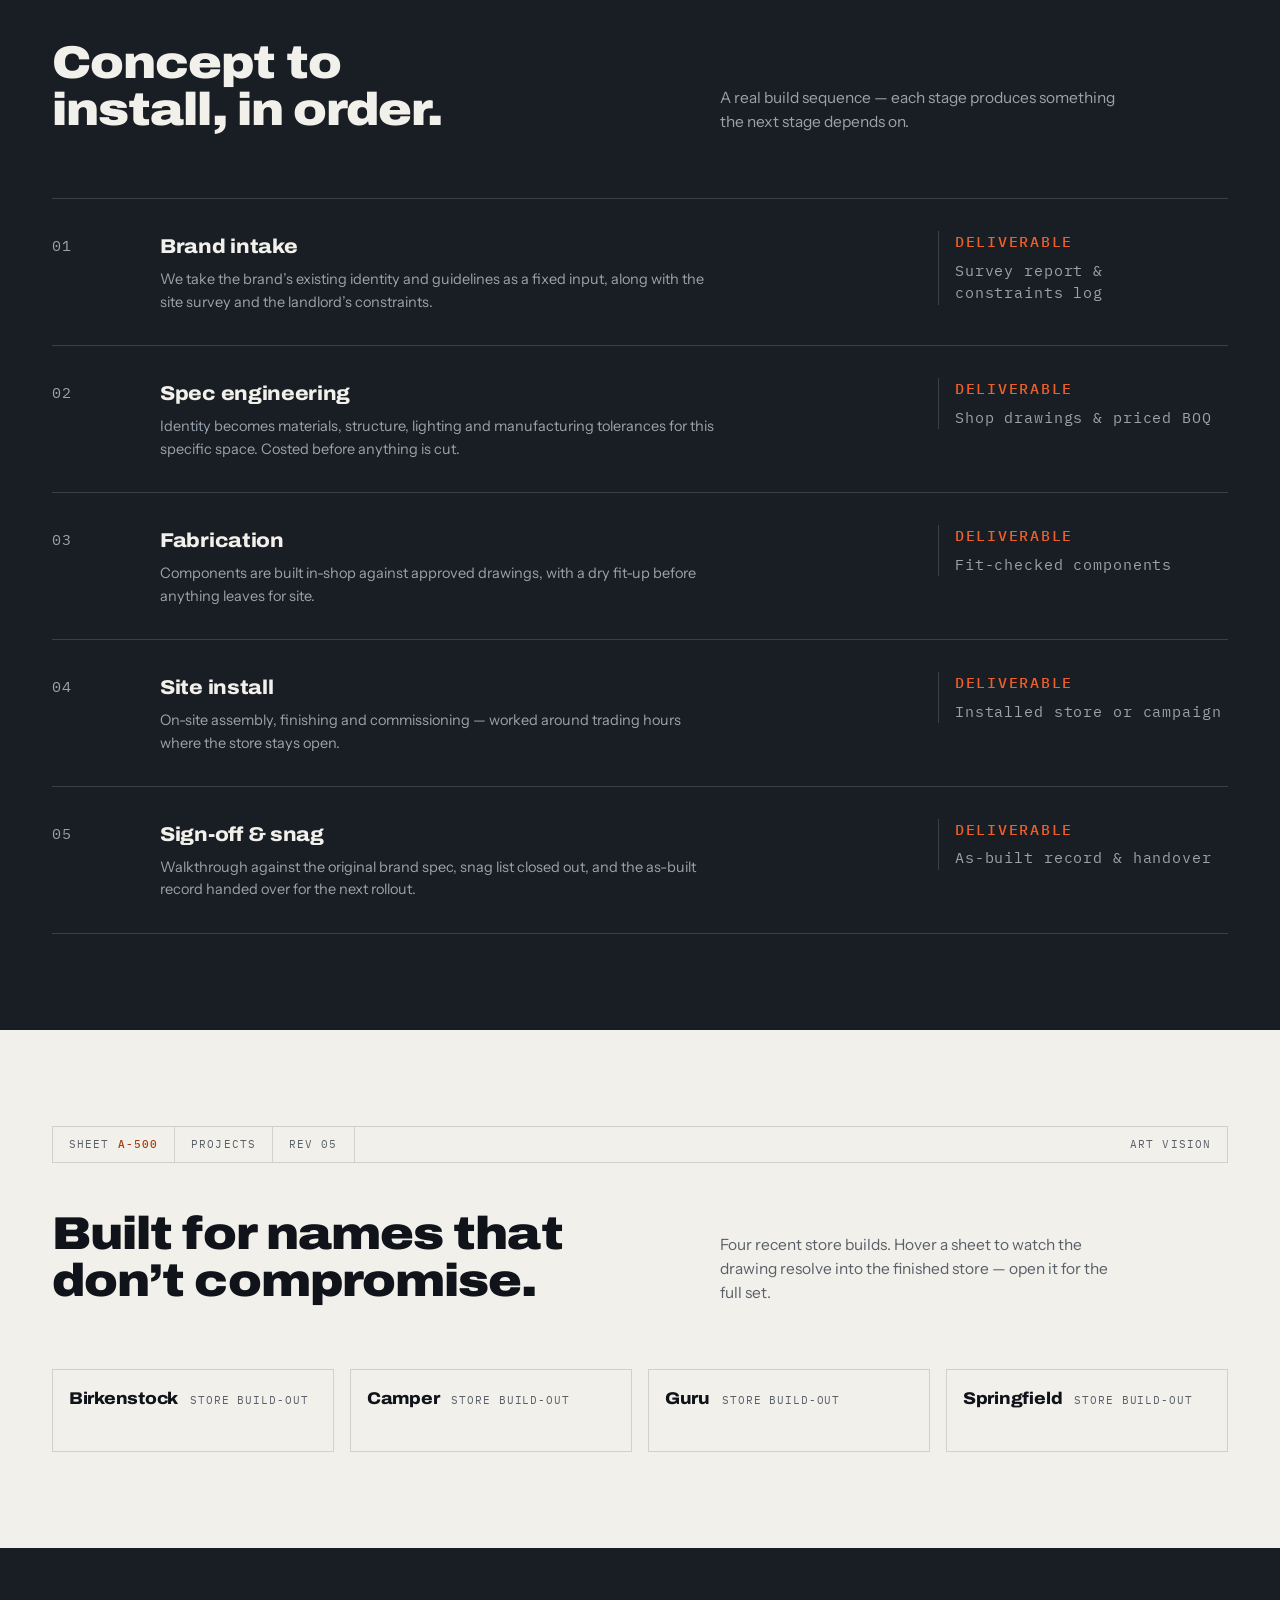
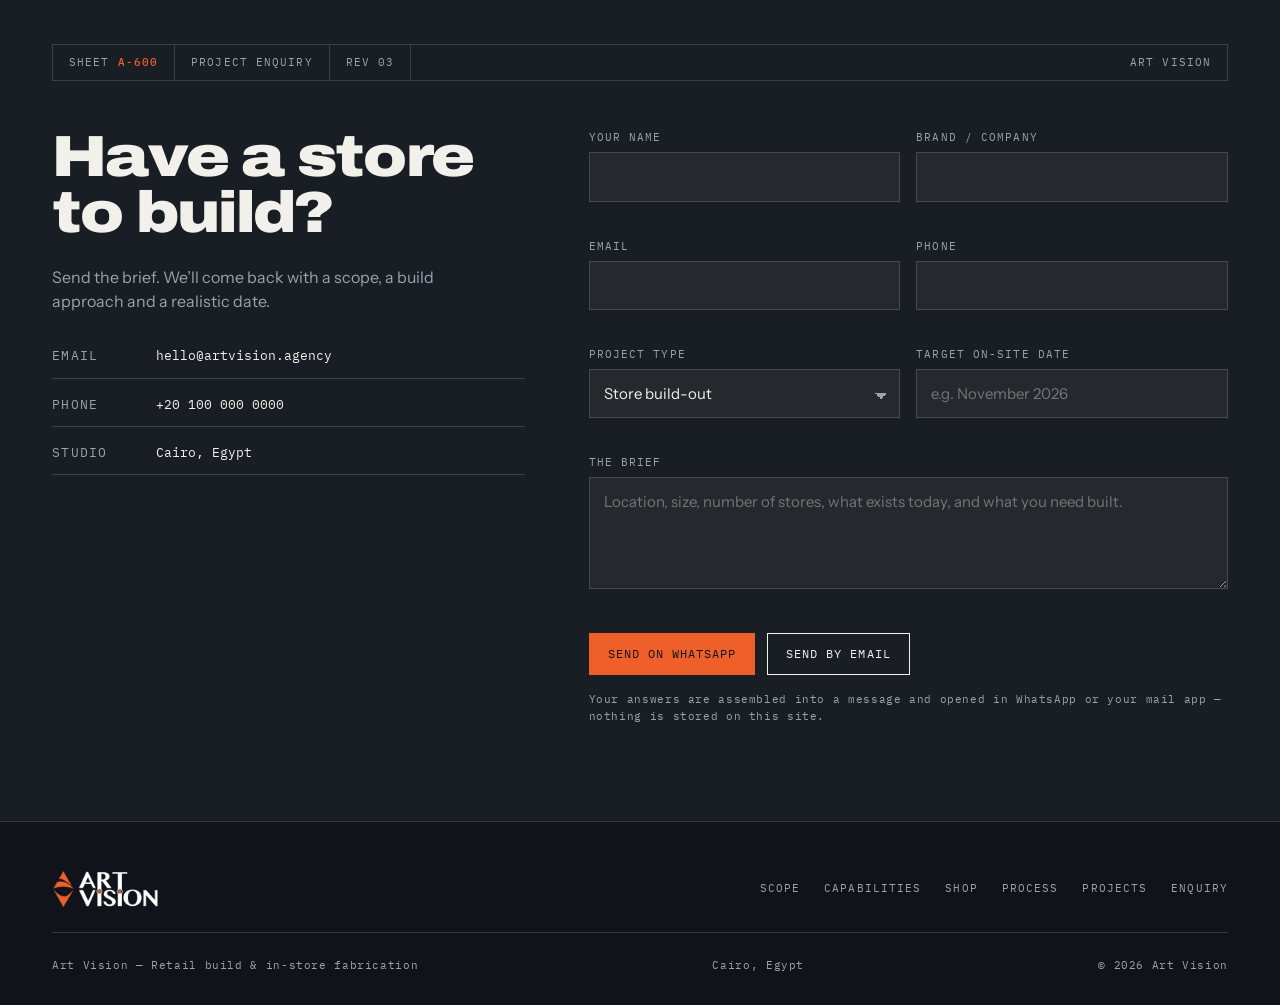
==== commit 46e4ada4: "update" ====
--- a/index.html
+++ b/index.html
@@ -51,6 +51,14 @@
   --wrap:1240px;
   --enter:cubic-bezier(.22,1,.36,1);
   --move:cubic-bezier(.25,1,.5,1);
+
+  /* Motion identity — Corporate archetype: decisive, engineered, no bounce */
+  --ease-sig:cubic-bezier(.2,0,0,1);        /* signature curve, 80% of motion */
+  --ease-out-quint:cubic-bezier(.23,1,.32,1);
+  --ease-in-out:cubic-bezier(.645,.045,.355,1);
+  --t-quick:140ms;
+  --t-std:260ms;
+  --t-slow:420ms;
 }
 
 *,*::before,*::after{box-sizing:border-box;margin:0;padding:0}
@@ -95,7 +103,7 @@
    ============================================================ */
 .site-head{
   position:sticky;top:0;z-index:80;
-  background:rgba(242,240,235,.86);
+  background:rgba(242,240,235,.94);
   backdrop-filter:blur(10px) saturate(1.2);
   border-bottom:1px solid var(--line-light);
 }
@@ -329,11 +337,136 @@
   font-family:var(--ff-mono);font-size:11.5px;line-height:1.6;color:var(--slate);
   border:1px dashed var(--line-light);padding:var(--s4);max-width:64ch;margin-bottom:var(--s6);
 }
-.logos{display:grid;grid-template-columns:repeat(4,1fr);gap:1px;background:var(--line-light);border:1px solid var(--line-light)}
-@media (max-width:700px){ .logos{grid-template-columns:repeat(2,1fr)} }
-.logos div{
-  background:var(--paper);aspect-ratio:5/2;display:flex;align-items:center;justify-content:center;
-  font-family:var(--ff-mono);font-size:10.5px;letter-spacing:.1em;text-transform:uppercase;color:#a8a49a;
+/* ---- project sheets ---- */
+.projects{list-style:none;display:grid;grid-template-columns:repeat(4,minmax(0,1fr));gap:var(--s4);align-items:stretch}
+@media (max-width:1080px){ .projects{grid-template-columns:repeat(2,minmax(0,1fr))} }
+@media (max-width:560px){ .projects{grid-template-columns:minmax(0,1fr)} }
+
+.project{
+  display:flex;flex-direction:column;width:100%;height:100%;text-align:left;
+  background:none;border:1px solid var(--line-light);padding:0;cursor:pointer;color:inherit;
+  transition:border-color var(--t-std) ease, transform var(--t-quick) var(--ease-sig);
+}
+.project:active{transform:scale(.985)}
+@media (hover:hover) and (pointer:fine){
+  .project:hover{border-color:rgba(173,58,13,.45)}
+}
+.project:focus-visible{border-color:var(--signal-deep)}
+
+.project-media{position:relative;display:block;aspect-ratio:3/4;overflow:hidden;background:var(--graphite)}
+.project-media .shot{
+  position:absolute;inset:0;width:100%;height:100%;object-fit:cover;
+  transform:translateZ(0);
+}
+/* the built store is revealed by a diagonal wipe on the same angle as the cover artwork */
+.shot-built{
+  clip-path:polygon(0% 0%, -48% 0%, 0% 100%, 0% 100%);
+  transform:scale(1.06);
+  transition:clip-path var(--t-slow) var(--ease-sig), transform var(--t-slow) var(--ease-sig);
+}
+@media (hover:hover) and (pointer:fine){
+  .project:hover .shot-built,
+  .project:focus-visible .shot-built{
+    clip-path:polygon(0% 0%, 100% 0%, 148% 100%, 0% 100%);
+    transform:scale(1);
+  }
+}
+/* touch devices get the reveal on scroll instead of hover */
+.project.is-built .shot-built{
+  clip-path:polygon(0% 0%, 100% 0%, 148% 100%, 0% 100%);
+  transform:scale(1);
+}
+
+.project-frames{
+  position:absolute;right:0;bottom:0;z-index:2;
+  background:var(--graphite);color:var(--steel);
+  font-family:var(--ff-mono);font-size:10.5px;letter-spacing:.12em;text-transform:uppercase;
+  padding:7px 11px;
+}
+.project-frames b{color:var(--signal);font-weight:400}
+
+.project-meta{display:flex;flex-wrap:wrap;align-items:baseline;align-content:flex-start;gap:6px var(--s3);padding:var(--s4);flex:1 1 auto}
+.project-name{
+  font-family:var(--ff-display);font-weight:800;font-variation-settings:"wdth" 110;
+  font-size:17px;letter-spacing:-.015em;
+}
+.project-line{font-family:var(--ff-mono);font-size:11px;letter-spacing:.08em;text-transform:uppercase;color:var(--slate)}
+.project-open{
+  flex-basis:100%;font-family:var(--ff-mono);font-size:11px;letter-spacing:.1em;text-transform:uppercase;
+  color:var(--signal-deep);opacity:0;transform:translateX(-6px);
+  transition:opacity var(--t-std) ease var(--t-quick), transform var(--t-std) var(--ease-sig) var(--t-quick);
+}
+@media (hover:hover) and (pointer:fine){
+  .project:hover .project-open,.project:focus-visible .project-open{opacity:1;transform:none}
+}
+@media (hover:none){ .project-open{opacity:1;transform:none;transition:none} }
+
+.project-empty{
+  border:1px dashed var(--line-light);min-height:100%;
+  display:flex;align-items:center;justify-content:center;text-align:center;padding:var(--s4);
+  font-family:var(--ff-mono);font-size:11px;letter-spacing:.1em;text-transform:uppercase;color:#a8a49a;
+}
+
+/* ---- lightbox ---- */
+.lb{position:fixed;inset:0;z-index:120;display:flex;align-items:center;justify-content:center}
+.lb[hidden]{display:none}
+.lb-backdrop{position:absolute;inset:0;background:rgba(6,8,11,.982);opacity:0;transition:opacity var(--t-std) var(--ease-out-quint)}
+.lb-panel{
+  position:relative;z-index:2;width:min(1180px,100%);height:100%;
+  display:flex;flex-direction:column;gap:var(--s3);padding:var(--s5) var(--s5) var(--s4);
+  opacity:0;transform:scale(.94);
+  transition:opacity var(--t-std) var(--ease-out-quint), transform var(--t-std) var(--ease-out-quint);
+}
+.lb.is-open .lb-backdrop{opacity:1}
+.lb.is-open .lb-panel{opacity:1;transform:none}
+
+.lb-head{display:flex;align-items:baseline;gap:var(--s4);color:var(--paper);flex:0 0 auto}
+.lb-title{font-family:var(--ff-display);font-weight:800;font-variation-settings:"wdth" 112;font-size:20px;letter-spacing:-.015em}
+.lb-sub{font-family:var(--ff-mono);font-size:11px;letter-spacing:.1em;text-transform:uppercase;color:var(--steel)}
+.lb-count{margin-left:auto;font-family:var(--ff-mono);font-size:12px;letter-spacing:.1em;color:var(--steel)}
+.lb-count b{color:var(--signal);font-weight:400}
+.lb-close{
+  width:40px;height:40px;flex:0 0 auto;background:none;border:1px solid var(--line-dark);color:var(--paper);
+  cursor:pointer;font-size:19px;line-height:1;
+  transition:background var(--t-quick) ease,border-color var(--t-quick) ease,transform var(--t-quick) var(--ease-sig);
+}
+.lb-close:hover{background:var(--signal);border-color:var(--signal);color:var(--ink)}
+.lb-close:active{transform:scale(.94)}
+
+.lb-stage{position:relative;flex:1 1 auto;min-height:0;display:flex;align-items:center;justify-content:center}
+.lb-img{
+  max-width:100%;max-height:100%;object-fit:contain;
+  opacity:0;transform:translateX(var(--from,24px)) scale(.99);filter:blur(3px);
+}
+.lb-img.is-shown{
+  opacity:1;transform:none;filter:blur(0);
+  transition:opacity var(--t-std) var(--ease-sig),transform var(--t-std) var(--ease-sig),filter var(--t-std) var(--ease-sig);
+}
+.lb-nav{
+  position:absolute;top:50%;transform:translateY(-50%);z-index:3;
+  width:48px;height:48px;background:rgba(16,20,26,.72);border:1px solid var(--line-dark);color:var(--paper);
+  cursor:pointer;font-size:17px;
+  transition:background var(--t-quick) ease,border-color var(--t-quick) ease;
+}
+.lb-nav:hover{background:var(--signal);border-color:var(--signal);color:var(--ink)}
+.lb-nav:active{transform:translateY(-50%) scale(.94)}
+.lb-prev{left:0}
+.lb-next{right:0}
+
+.lb-rail{display:flex;gap:var(--s2);overflow-x:auto;flex:0 0 auto;padding-bottom:2px;scrollbar-width:thin}
+.lb-rail button{
+  flex:0 0 auto;width:58px;height:72px;padding:0;border:1px solid transparent;background:none;cursor:pointer;
+  opacity:.42;transition:opacity var(--t-quick) ease,border-color var(--t-quick) ease;
+}
+.lb-rail button img{width:100%;height:100%;object-fit:cover;display:block}
+.lb-rail button:hover{opacity:.8}
+.lb-rail button[aria-selected="true"]{opacity:1;border-color:var(--signal)}
+
+@media (max-width:640px){
+  .lb-panel{padding:var(--s4) var(--s3) var(--s3)}
+  .lb-nav{width:40px;height:40px}
+  .lb-title{font-size:17px}
+  .lb-sub{display:none}
 }
 
 /* ---- enquiry ---- */
@@ -383,6 +516,10 @@
   html{scroll-behavior:auto}
   *,*::before,*::after{animation-duration:1ms!important;transition-duration:1ms!important;animation-iteration-count:1!important}
   [data-reveal]{opacity:1;transform:none}
+  .shot-built{clip-path:polygon(0% 0%,100% 0%,148% 100%,0% 100%);transform:none;transition:none}
+  .project-open{opacity:1;transform:none;transition:none}
+  .lb-backdrop,.lb-panel{transition:none}
+  .lb-img{filter:none;transform:none;transition:opacity 1ms linear}
 }
 
 /* ============================================================
@@ -411,7 +548,7 @@
       <a href="#capabilities">Capabilities</a>
       <a href="#shop">Shop</a>
       <a href="#process">Process</a>
-      <a href="#partners">Partners</a>
+      <a href="#projects">Projects</a>
     </nav>
     <a class="btn btn--ink" href="#enquiry">Start a build</a>
     <button class="menu-btn" type="button" aria-expanded="false" aria-controls="mobile-menu" aria-label="Open menu"><span></span></button>
@@ -424,7 +561,7 @@
   <a href="#capabilities">Capabilities<small>A-200</small></a>
   <a href="#shop">Shop<small>A-300</small></a>
   <a href="#process">Process<small>A-400</small></a>
-  <a href="#partners">Partners<small>A-500</small></a>
+  <a href="#projects">Projects<small>A-500</small></a>
   <a class="btn btn--paper" href="#enquiry">Start a build</a>
 </div>
 
@@ -662,23 +799,77 @@
   </div>
 </section>
 
-<!-- =========================== A-500 PARTNERS =========================== -->
-<section class="sheet" id="partners">
+<!-- =========================== A-500 PROJECTS =========================== -->
+<section class="sheet" id="projects">
   <div class="wrap">
-    <p class="titleblock"><span>Sheet <b>A-500</b></span><span>Brand partners</span><span>Rev 03</span><span>Art Vision</span></p>
+    <p class="titleblock"><span>Sheet <b>A-500</b></span><span>Projects</span><span>Rev 05</span><span>Art Vision</span></p>
 
     <div class="sheet-head" data-reveal>
       <h2>Built for names that don’t compromise.</h2>
-      <p>Store builds and in-store campaigns delivered for international brand partners.</p>
-    </div>
-
-    <!-- REPLACE: drop in official brand assets you are cleared to display, then delete this note. -->
-    <p class="note" data-reveal>Logo slots below. Add only brand marks you hold written authorisation to display — a client relationship is not permission to publish the mark.</p>
-
-    <div class="logos" data-reveal>
-      <div>Logo slot 01</div><div>Logo slot 02</div><div>Logo slot 03</div><div>Logo slot 04</div>
-      <div>Logo slot 05</div><div>Logo slot 06</div><div>Logo slot 07</div><div>Logo slot 08</div>
-    </div>
+      <p>Four recent store builds. Hover a sheet to watch the drawing resolve into the finished store — open it for the full set.</p>
+    </div>
+
+    <!-- Confirm written authorisation from each brand before publishing store imagery carrying their marks. -->
+    <ul class="projects" data-reveal>
+      <li>
+        <button class="project" type="button" data-project="birkenstock" aria-haspopup="dialog">
+          <span class="project-media">
+            <img class="shot shot-drawn" src="assets/projects/birkenstock/card-drawn.webp" alt="Birkenstock storefront, half architectural drawing and half finished build" width="1000" height="1250" loading="lazy" decoding="async">
+            <img class="shot shot-built" src="assets/projects/birkenstock/card-built.webp" alt="" aria-hidden="true" width="1000" height="1250" loading="lazy" decoding="async">
+            <span class="project-frames"><b>05</b> frames</span>
+          </span>
+          <span class="project-meta">
+            <span class="project-name">Birkenstock</span>
+            <span class="project-line">Store build-out</span>
+            <span class="project-open">Open set →</span>
+          </span>
+        </button>
+      </li>
+      <li>
+        <button class="project" type="button" data-project="camper" aria-haspopup="dialog">
+          <span class="project-media">
+            <img class="shot shot-drawn" src="assets/projects/camper/card-drawn.webp" alt="Camper storefront, half architectural drawing and half finished build" width="1000" height="1250" loading="lazy" decoding="async">
+            <img class="shot shot-built" src="assets/projects/camper/card-built.webp" alt="" aria-hidden="true" width="1000" height="1250" loading="lazy" decoding="async">
+            <span class="project-frames"><b>11</b> frames</span>
+          </span>
+          <span class="project-meta">
+            <span class="project-name">Camper</span>
+            <span class="project-line">Store build-out</span>
+            <span class="project-open">Open set →</span>
+          </span>
+        </button>
+      </li>
+      <li>
+        <button class="project" type="button" data-project="guru" aria-haspopup="dialog">
+          <span class="project-media">
+            <img class="shot shot-drawn" src="assets/projects/guru/card-drawn.webp" alt="Guru storefront, half architectural drawing and half finished build" width="1000" height="1250" loading="lazy" decoding="async">
+            <img class="shot shot-built" src="assets/projects/guru/card-built.webp" alt="" aria-hidden="true" width="1000" height="1250" loading="lazy" decoding="async">
+            <span class="project-frames"><b>10</b> frames</span>
+          </span>
+          <span class="project-meta">
+            <span class="project-name">Guru</span>
+            <span class="project-line">Store build-out</span>
+            <span class="project-open">Open set →</span>
+          </span>
+        </button>
+      </li>
+      <!-- Springfield cover is a generated treatment of spf-8, so all four cards share the same
+           reveal. For the supplied photo cover instead: card-drawn-photo.webp -->
+      <li>
+        <button class="project" type="button" data-project="springfield" aria-haspopup="dialog">
+          <span class="project-media">
+            <img class="shot shot-drawn" src="assets/projects/springfield/card-drawn.webp" alt="Springfield storefront, half graphic overlay and half finished build" width="1000" height="1250" loading="lazy" decoding="async">
+            <img class="shot shot-built" src="assets/projects/springfield/card-built.webp" alt="" aria-hidden="true" width="1000" height="1250" loading="lazy" decoding="async">
+            <span class="project-frames"><b>10</b> frames</span>
+          </span>
+          <span class="project-meta">
+            <span class="project-name">Springfield</span>
+            <span class="project-line">Store build-out</span>
+            <span class="project-open">Open set →</span>
+          </span>
+        </button>
+      </li>
+    </ul>
   </div>
 </section>
 
@@ -729,13 +920,31 @@
 
 </main>
 
+<div class="lb" id="lightbox" role="dialog" aria-modal="true" aria-labelledby="lb-title" hidden>
+  <div class="lb-backdrop" data-close></div>
+  <div class="lb-panel">
+    <div class="lb-head">
+      <p class="lb-title" id="lb-title">Project</p>
+      <p class="lb-sub" data-lb-sub></p>
+      <p class="lb-count" data-lb-count></p>
+      <button class="lb-close" type="button" aria-label="Close images">×</button>
+    </div>
+    <div class="lb-stage">
+      <button class="lb-nav lb-prev" type="button" aria-label="Previous image">←</button>
+      <img class="lb-img" alt="" data-lb-img>
+      <button class="lb-nav lb-next" type="button" aria-label="Next image">→</button>
+    </div>
+    <div class="lb-rail" data-lb-rail role="tablist" aria-label="Choose an image"></div>
+  </div>
+</div>
+
 <footer class="site-foot">
   <div class="wrap">
     <div class="foot-top">
       <img src="[data-uri]" alt="Art Vision" width="576" height="205">
       <nav class="foot-nav" aria-label="Footer">
         <a href="#scope">Scope</a><a href="#capabilities">Capabilities</a><a href="#shop">Shop</a>
-        <a href="#process">Process</a><a href="#partners">Partners</a><a href="#enquiry">Enquiry</a>
+        <a href="#process">Process</a><a href="#projects">Projects</a><a href="#enquiry">Enquiry</a>
       </nav>
     </div>
     <div class="foot-bottom">
@@ -882,6 +1091,183 @@
       }, (last + 0.75) * 1000);
     }
   }
+
+  /* ---------- projects: reveal-on-scroll for touch, lightbox ---------- */
+  var PROJECTS = {
+    birkenstock: {title:"Birkenstock", sub:"Store build-out", count:5},
+    camper:      {title:"Camper",      sub:"Store build-out", count:11},
+    guru:        {title:"Guru",        sub:"Store build-out", count:10},
+    springfield: {title:"Springfield", sub:"Store build-out", count:10}
+  };
+  var pad = function(n){ return (n<10?"0":"") + n; };
+  var srcFor = function(slug,i,thumb){
+    return "assets/projects/" + slug + "/" + pad(i+1) + (thumb?"-t":"") + ".webp";
+  };
+
+  var cards = Array.prototype.slice.call(document.querySelectorAll(".project"));
+
+  // touch devices can't hover, so the drawn->built wipe plays once on scroll-in
+  if(cards.length && !reduce && window.matchMedia("(hover: none)").matches && "IntersectionObserver" in window){
+    var cio = new IntersectionObserver(function(entries){
+      entries.forEach(function(en){
+        if(!en.isIntersecting) return;
+        var el = en.target;
+        window.setTimeout(function(){ el.classList.add("is-built"); }, 220);
+        cio.unobserve(el);
+      });
+    }, {threshold:0.45});
+    cards.forEach(function(c){ cio.observe(c); });
+  }
+
+  // the hover reveal must not wipe to a blank image, so decode the built shot on approach
+  if(cards.length && "IntersectionObserver" in window){
+    var pio = new IntersectionObserver(function(entries){
+      entries.forEach(function(en){
+        if(!en.isIntersecting) return;
+        var img = en.target.querySelector(".shot-built");
+        if(img){ img.loading = "eager"; var pre = new Image(); pre.src = img.src; }
+        pio.unobserve(en.target);
+      });
+    }, {rootMargin:"300px 0px"});
+    cards.forEach(function(c){ pio.observe(c); });
+  }
+
+  var lb        = document.getElementById("lightbox");
+  var lbPanel   = lb.querySelector(".lb-panel");
+  var lbImg     = lb.querySelector("[data-lb-img]");
+  var lbTitle   = lb.querySelector("#lb-title");
+  var lbSub     = lb.querySelector("[data-lb-sub]");
+  var lbCount   = lb.querySelector("[data-lb-count]");
+  var lbRail    = lb.querySelector("[data-lb-rail]");
+  var lbClose   = lb.querySelector(".lb-close");
+  var state     = {slug:null, i:0, trigger:null};
+
+  function preload(slug, i){
+    if(i < 0 || i >= PROJECTS[slug].count) return;
+    var im = new Image(); im.src = srcFor(slug, i, false);
+  }
+
+  function show(i, dir){
+    var p = PROJECTS[state.slug];
+    state.i = (i + p.count) % p.count;
+    lbImg.classList.remove("is-shown");
+    lbImg.style.setProperty("--from", (dir === -1 ? "-24px" : "24px"));
+    var next = new Image();
+    next.onload = function(){
+      lbImg.src = next.src;
+      lbImg.alt = p.title + ", image " + (state.i + 1) + " of " + p.count;
+      requestAnimationFrame(function(){ requestAnimationFrame(function(){ lbImg.classList.add("is-shown"); }); });
+    };
+    next.src = srcFor(state.slug, state.i, false);
+    lbCount.innerHTML = "<b>" + pad(state.i + 1) + "</b> / " + pad(p.count);
+    Array.prototype.forEach.call(lbRail.children, function(b, n){
+      b.setAttribute("aria-selected", String(n === state.i));
+      if(n === state.i && b.scrollIntoView) b.scrollIntoView({block:"nearest", inline:"center", behavior: reduce ? "auto" : "smooth"});
+    });
+    preload(state.slug, state.i + 1); preload(state.slug, state.i - 1);
+  }
+
+  function buildRail(slug){
+    lbRail.innerHTML = "";
+    for(var i = 0; i < PROJECTS[slug].count; i++){
+      (function(n){
+        var b = document.createElement("button");
+        b.type = "button"; b.setAttribute("role", "tab");
+        b.setAttribute("aria-label", "Image " + (n + 1));
+        var im = document.createElement("img");
+        im.src = srcFor(slug, n, true); im.alt = ""; im.loading = "lazy";
+        b.appendChild(im);
+        b.addEventListener("click", function(){ show(n, n > state.i ? 1 : -1); });
+        lbRail.appendChild(b);
+      })(i);
+    }
+  }
+
+  // everything outside the dialog is removed from the a11y tree and tab order while it is open
+  var bgRegions = [document.querySelector(".site-head"), document.getElementById("main"),
+                   document.querySelector(".site-foot"), document.getElementById("mobile-menu")];
+  function setBackgroundInert(on){
+    bgRegions.forEach(function(el){
+      if(!el) return;
+      if(on){ el.setAttribute("inert",""); el.setAttribute("aria-hidden","true"); }
+      else  { el.removeAttribute("inert"); el.removeAttribute("aria-hidden"); }
+    });
+  }
+
+  function openLb(slug, trigger){
+    state.slug = slug; state.trigger = trigger;
+    var p = PROJECTS[slug];
+    lbTitle.textContent = p.title;
+    lbSub.textContent = p.sub;
+    buildRail(slug);
+    lb.hidden = false;
+    // the panel grows out of the card that opened it
+    if(!reduce && trigger){
+      var r = trigger.getBoundingClientRect();
+      lbPanel.style.transformOrigin =
+        ((r.left + r.width/2) / window.innerWidth * 100) + "% " +
+        ((r.top + r.height/2) / window.innerHeight * 100) + "%";
+    }
+    document.body.style.overflow = "hidden";
+    setBackgroundInert(true);
+    show(0, 1);
+    requestAnimationFrame(function(){ requestAnimationFrame(function(){ lb.classList.add("is-open"); }); });
+    lbClose.focus();
+  }
+
+  function closeLb(){
+    if(lb.hidden) return;
+    lb.classList.remove("is-open");
+    var done = function(){
+      lb.hidden = true;
+      document.body.style.overflow = "";
+      setBackgroundInert(false);
+      if(state.trigger) state.trigger.focus();
+      state.trigger = null;
+    };
+    if(reduce) done(); else window.setTimeout(done, 200); // exit runs faster than entry
+  }
+
+  cards.forEach(function(c){
+    c.addEventListener("click", function(){ openLb(c.dataset.project, c); });
+  });
+  lbClose.addEventListener("click", closeLb);
+  lb.querySelector("[data-close]").addEventListener("click", closeLb);
+  lb.querySelector(".lb-prev").addEventListener("click", function(){ show(state.i - 1, -1); });
+  lb.querySelector(".lb-next").addEventListener("click", function(){ show(state.i + 1, 1); });
+
+  document.addEventListener("keydown", function(e){
+    if(lb.hidden) return;
+    if(e.key === "Escape"){ e.preventDefault(); closeLb(); }
+    else if(e.key === "ArrowLeft"){ e.preventDefault(); show(state.i - 1, -1); }
+    else if(e.key === "ArrowRight"){ e.preventDefault(); show(state.i + 1, 1); }
+    else if(e.key === "Home"){ e.preventDefault(); show(0, -1); }
+    else if(e.key === "End"){ e.preventDefault(); show(PROJECTS[state.slug].count - 1, 1); }
+    else if(e.key === "Tab"){
+      var f = lb.querySelectorAll("button");
+      if(!f.length) return;
+      var first = f[0], last = f[f.length - 1];
+      if(e.shiftKey && document.activeElement === first){ e.preventDefault(); last.focus(); }
+      else if(!e.shiftKey && document.activeElement === last){ e.preventDefault(); first.focus(); }
+    }
+  });
+
+  // swipe between frames on touch
+  (function(){
+    var x0 = null, y0 = null;
+    lb.addEventListener("touchstart", function(e){
+      x0 = e.touches[0].clientX; y0 = e.touches[0].clientY;
+    }, {passive:true});
+    lb.addEventListener("touchend", function(e){
+      if(x0 === null) return;
+      var dx = e.changedTouches[0].clientX - x0;
+      var dy = e.changedTouches[0].clientY - y0;
+      if(Math.abs(dx) > 45 && Math.abs(dx) > Math.abs(dy) * 1.5){
+        show(state.i + (dx < 0 ? 1 : -1), dx < 0 ? 1 : -1);
+      }
+      x0 = null; y0 = null;
+    }, {passive:true});
+  })();
 
   /* ---------- enquiry form ---------- */
   var form = document.getElementById("brief-form");
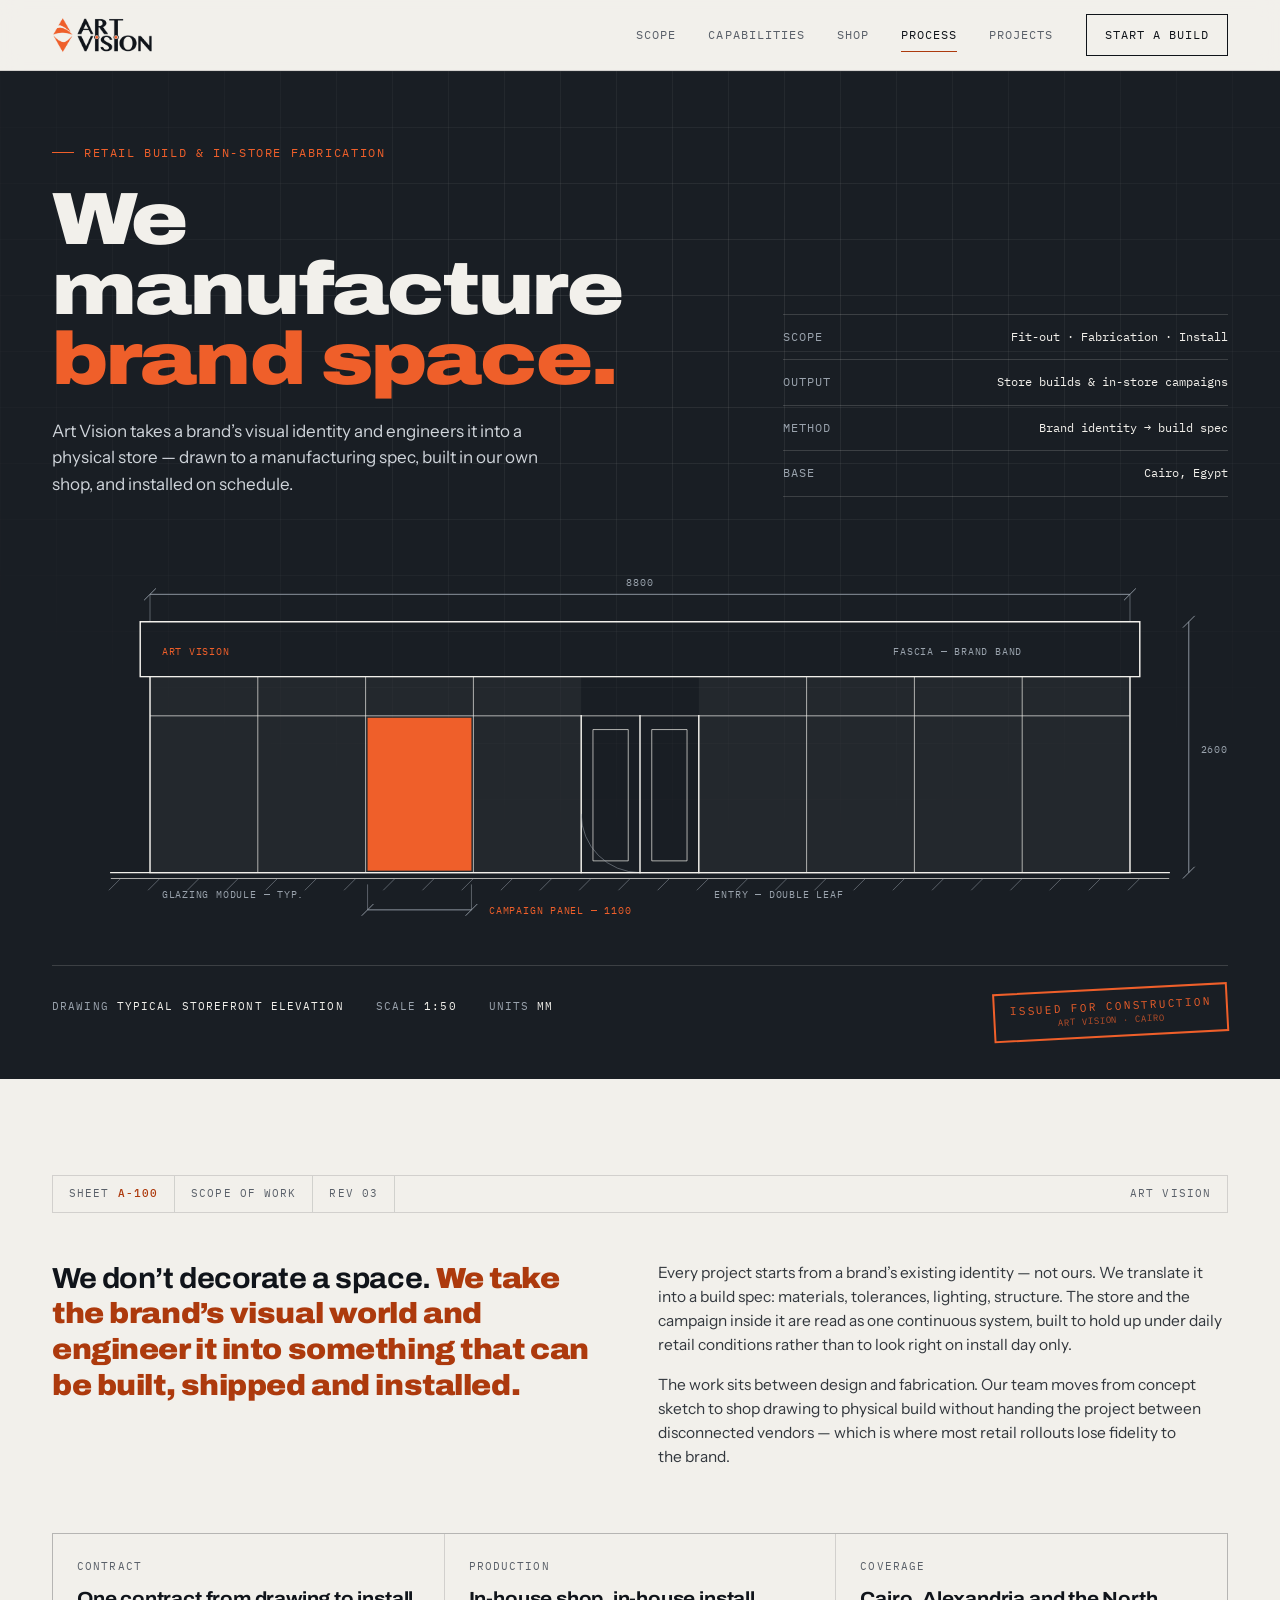
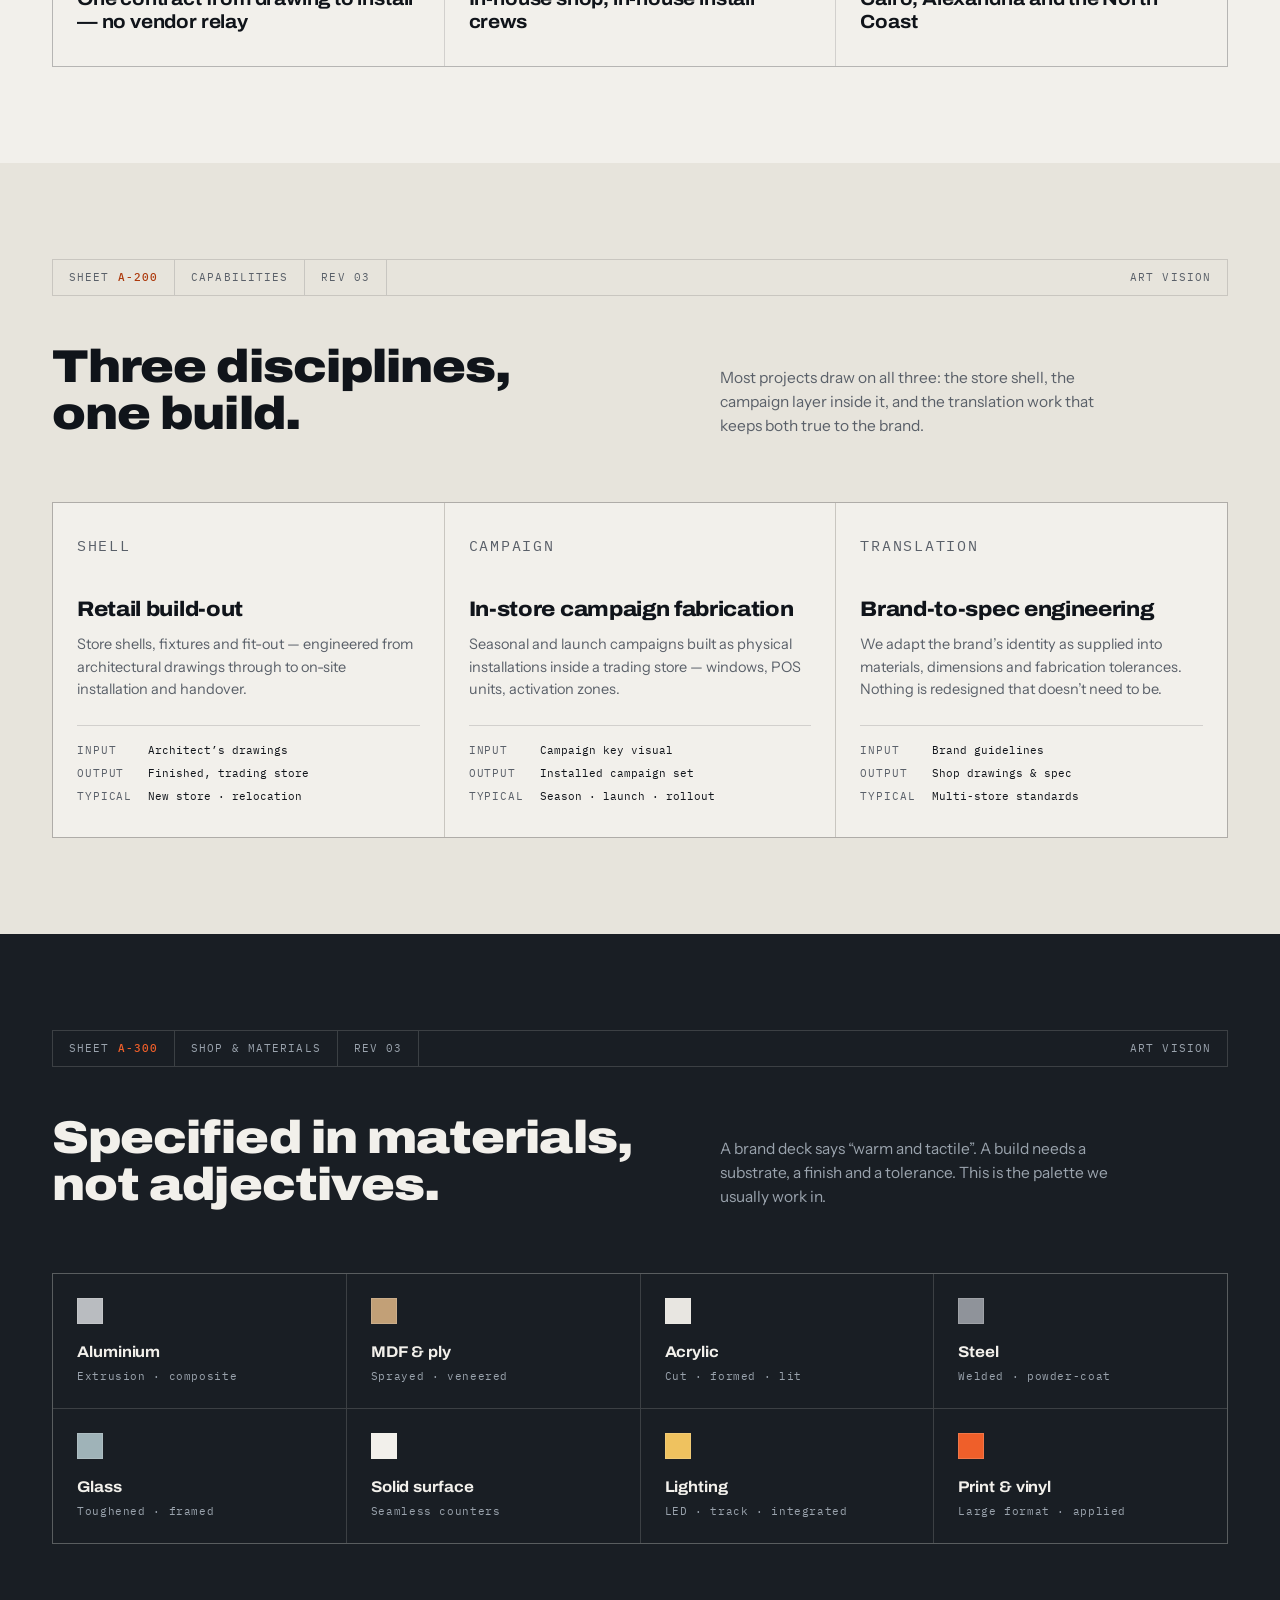
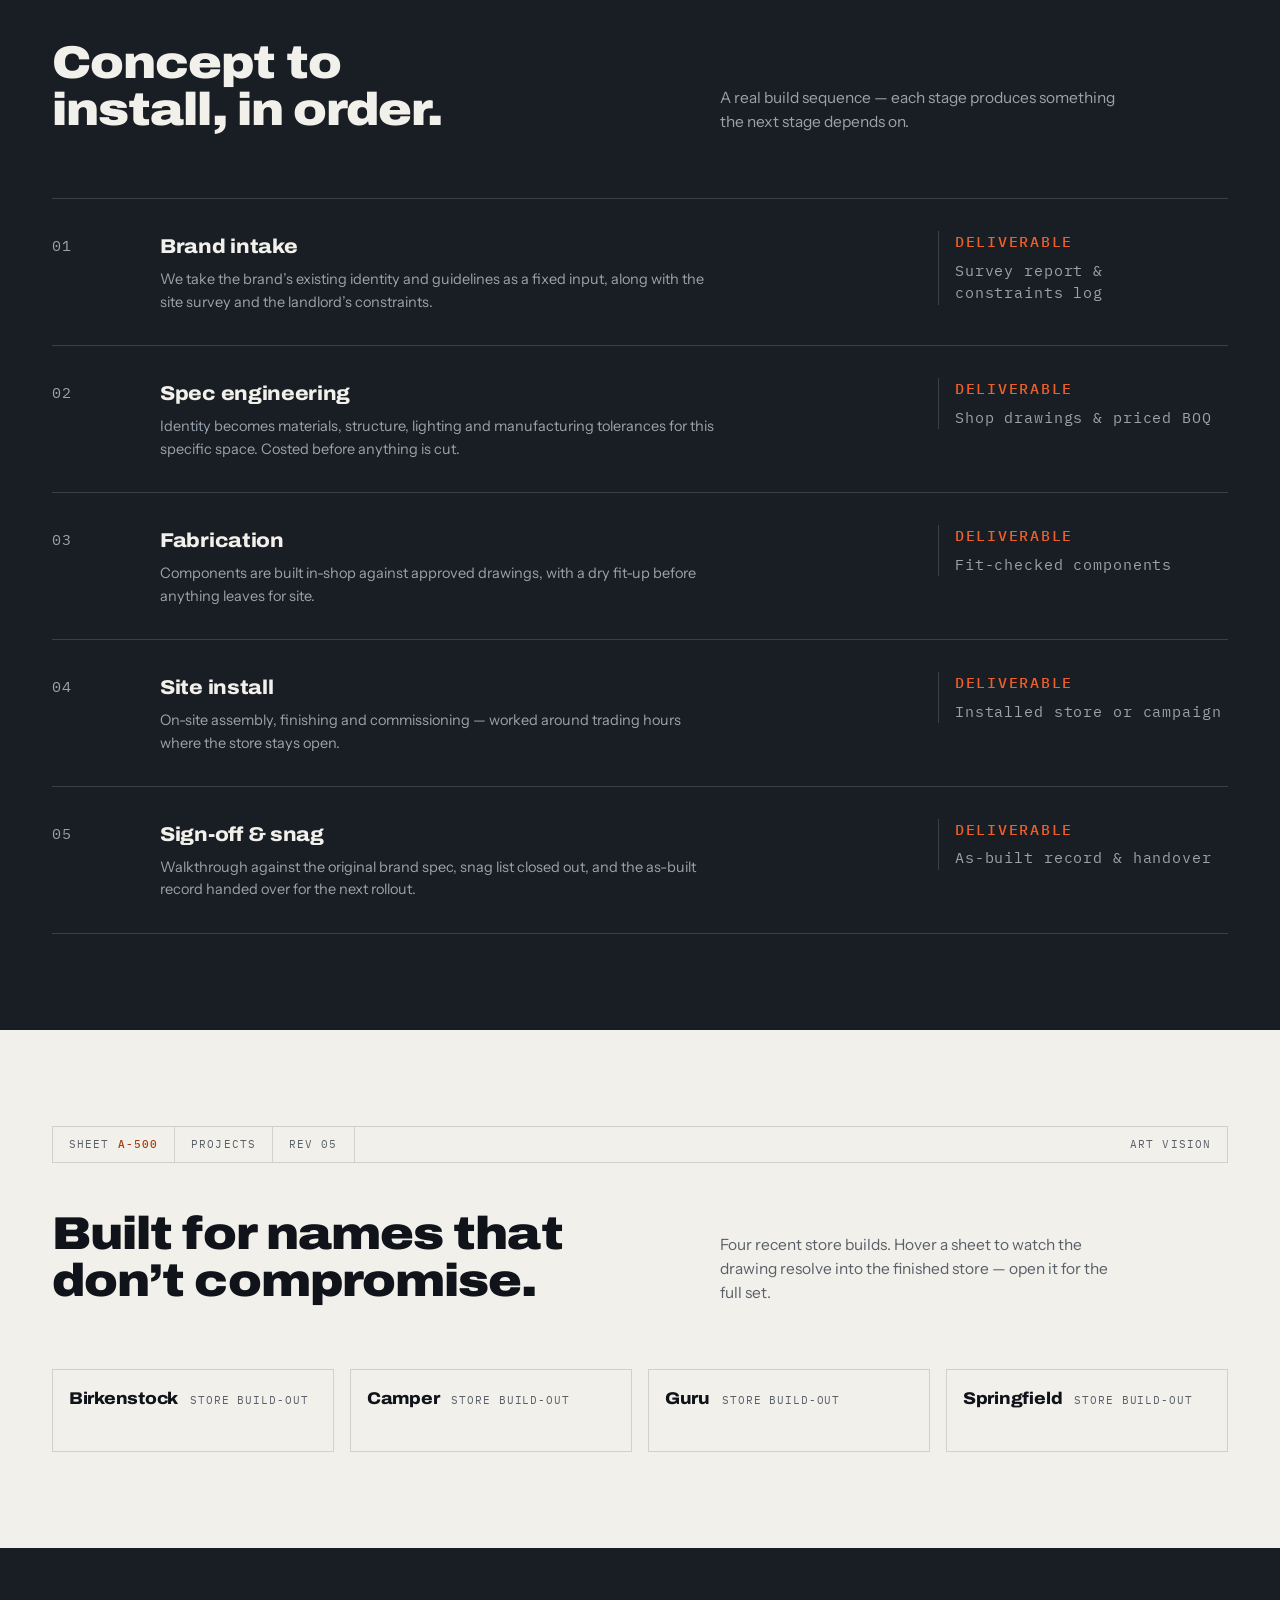
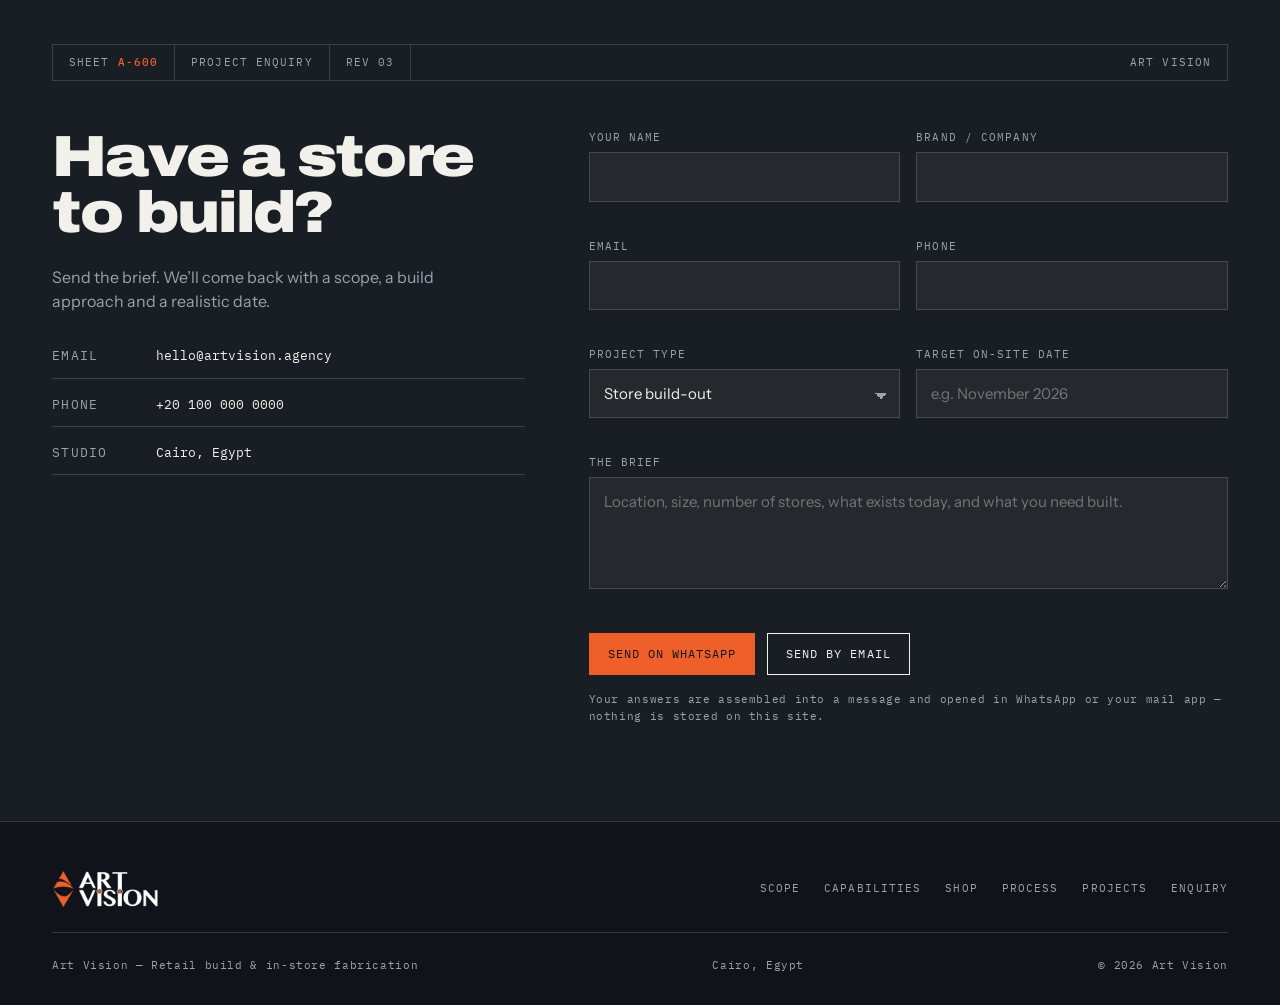
==== commit 5f4bc45d: "update" ====
--- a/index.html
+++ b/index.html
@@ -19,6 +19,8 @@
 <link rel="icon" type="image/png" href="[data-uri]">
 <link rel="apple-touch-icon" href="[data-uri]">
 
+<script>/* arm the hero entrance before first paint; without JS nothing is ever hidden */
+if(!window.matchMedia("(prefers-reduced-motion: reduce)").matches)document.documentElement.className+=" hero-anim";</script>
 <link rel="preconnect" href="https://fonts.googleapis.com">
 <link rel="preconnect" href="https://fonts.gstatic.com" crossorigin>
 <link href="https://fonts.googleapis.com/css2?family=Archivo:wdth,wght@75..125,400..900&family=IBM+Plex+Mono:wght@400;500&family=Instrument+Sans:wght@400;500;600&display=swap" rel="stylesheet">
@@ -234,6 +236,28 @@
   .spec-list dd{text-align:left}
 }
 
+/* ---- hero load choreography (class is added by JS, so no-JS shows everything) ---- */
+.hero-anim .grid-bg,
+.hero-anim .eyebrow,
+.hero-anim .hero-sub,
+.hero-anim .spec-list > div{opacity:0}
+.hero-anim .eyebrow{transform:translateY(10px)}
+.hero-anim .hero-sub{transform:translateY(12px)}
+.hero-anim .spec-list > div{transform:translateY(10px)}
+.hero-anim .w{display:inline-block;opacity:0;transform:translateY(20px)}
+
+.hero-anim.hero-live .grid-bg{opacity:.55;transition:opacity .8s ease}
+.hero-anim.hero-live .eyebrow,
+.hero-anim.hero-live .hero-sub,
+.hero-anim.hero-live .spec-list > div,
+.hero-anim.hero-live .w{
+  opacity:1;transform:none;
+  transition:opacity .5s ease var(--d,0s), transform .55s var(--ease-sig) var(--d,0s);
+}
+
+.hero-anim .elevation{opacity:0}
+.hero-anim.hero-live .elevation{opacity:1;transition:opacity .25s ease}
+
 /* ---- elevation drawing ---- */
 .drawing{position:relative;z-index:2;margin-top:var(--s8)}
 .drawing-scroll{overflow-x:auto;overscroll-behavior-x:contain}
@@ -247,7 +271,8 @@
 .elevation .ln-thin{stroke:var(--paper);stroke-width:1;fill:none;opacity:.7}
 .elevation .dim{stroke:var(--steel);stroke-width:.9;fill:none}
 .elevation .dim-dash{stroke:var(--steel);stroke-width:.8;stroke-dasharray:4 4;fill:none;opacity:.65}
-.elevation .panel{fill:var(--signal)}
+[data-swatch]{opacity:0;transition:opacity .75s var(--ease-in-out)}
+[data-swatch].is-on{opacity:1}
 .elevation .glass{fill:rgba(242,240,235,.045)}
 .elevation text{font-family:var(--ff-mono);font-size:10px;fill:var(--steel);letter-spacing:.08em}
 .elevation .t-signal{fill:var(--signal)}
@@ -574,7 +599,7 @@
   <div class="wrap hero-inner">
     <div>
       <p class="eyebrow">Retail build &amp; in-store fabrication</p>
-      <h1>We manufacture <em>brand space.</em></h1>
+      <h1><span class="w">We</span> <span class="w">manufacture</span> <em><span class="w">brand</span> <span class="w">space.</span></em></h1>
       <p class="hero-sub">Art Vision takes a brand’s visual identity and engineers it into a physical store — drawn to a manufacturing spec, built in our own shop, and installed on schedule.</p>
     </div>
     <dl class="spec-list">
@@ -594,7 +619,7 @@
       <path class="dim" data-draw d="M100 34 L1100 34"/>
       <path class="dim" data-draw d="M94 40 L106 28 M1094 40 L1106 28"/>
       <path class="dim-dash" data-draw d="M100 34 L100 62 M1100 34 L1100 62"/>
-      <text x="600" y="26" text-anchor="middle" data-fade>8800</text>
+      <text x="600" y="26" text-anchor="middle" data-fade data-count="8800">8800</text>
 
       <!-- fascia -->
       <path class="ln" data-draw d="M90 62 L1110 62 L1110 118 L90 118 Z"/>
@@ -611,8 +636,13 @@
       <rect class="glass" x="100" y="118" width="440" height="200"/>
       <path class="ln-thin" data-draw d="M210 118 L210 318 M320 118 L320 318 M430 118 L430 318"/>
 
-      <!-- campaign panel -->
-      <rect class="panel" x="322" y="160" width="106" height="156" data-panel/>
+      <!-- campaign panel: the brand slot. Its fill cycles because the shell stays and the campaign changes. -->
+      <g data-panel opacity="0">
+        <rect x="322" y="160" width="106" height="156" fill="#ef5f2a" data-swatch class="is-on"/>
+        <rect x="322" y="160" width="106" height="156" fill="#e2231a" data-swatch/>
+        <rect x="322" y="160" width="106" height="156" fill="#1d5cb8" data-swatch/>
+        <rect x="322" y="160" width="106" height="156" fill="#2f7d55" data-swatch/>
+      </g>
 
       <!-- entry, double leaf -->
       <path class="ln" data-draw d="M540 158 L540 318 M660 158 L660 318 M600 158 L600 318"/>
@@ -637,7 +667,7 @@
       <!-- height dimension, right -->
       <path class="dim" data-draw d="M1160 62 L1160 318"/>
       <path class="dim" data-draw d="M1154 68 L1166 56 M1154 324 L1166 312"/>
-      <text x="1172" y="196" data-fade>2600</text>
+      <text x="1172" y="196" data-fade data-count="2600">2600</text>
 
       <!-- callouts -->
       <text x="112" y="344" data-fade>GLAZING MODULE — TYP.</text>
@@ -1040,234 +1070,131 @@
     sections.forEach(function(s){ spy.observe(s); });
   }
 
-  /* ---------- elevation draw sequence ---------- */
-  var svg = document.querySelector(".elevation");
+  /* ---------- hero: one orchestrated load, then a single ambient loop ----------
+     Sequence leads with the headline, walks outward to the spec list, and hands
+     off to the drawing. Everything is transform/opacity. Reduced motion skips to
+     the end state. Times are seconds. */
+  var hero  = document.querySelector(".hero");
+  var svg   = document.querySelector(".elevation");
+  var stamp = document.querySelector("[data-stamp]");
+
+  function stepIn(el, delay){
+    if(!el) return;
+    el.style.setProperty("--d", delay + "s");
+  }
+
+  if(hero && !reduce){
+    var words = hero.querySelectorAll("h1 .w");
+    words.forEach(function(w, i){ stepIn(w, 0.10 + i * 0.04); });
+    stepIn(hero.querySelector(".eyebrow"), 0.04);
+    stepIn(hero.querySelector(".hero-sub"), 0.34);
+    hero.querySelectorAll(".spec-list > div").forEach(function(r, i){ stepIn(r, 0.42 + i * 0.05); });
+
+    var goLive = function(){ document.documentElement.classList.add("hero-live"); };
+    requestAnimationFrame(function(){ requestAnimationFrame(goLive); });
+    window.setTimeout(goLive, 900);          // safety net: never leave the hero blank
+  }
+
   if(svg){
-    var strokes = svg.querySelectorAll("[data-draw]");
-    var fades = svg.querySelectorAll("[data-fade]");
-    var panel = svg.querySelector("[data-panel]");
-    var stamp = document.querySelector("[data-stamp]");
+    var strokes  = svg.querySelectorAll("[data-draw]");
+    var fades    = svg.querySelectorAll("[data-fade]");
+    var panel    = svg.querySelector("[data-panel]");
+    var counters = svg.querySelectorAll("[data-count]");
+    var swatches = svg.querySelectorAll("[data-swatch]");
 
     if(reduce){
       fades.forEach(function(t){ t.style.opacity = 1; });
-      if(panel) panel.style.opacity = 1;
+      if(panel) panel.setAttribute("opacity", 1);
       if(stamp) stamp.style.opacity = 1;
     } else {
+      var T0 = 0.48;                                  // drawing starts as the spec list lands
+      var STAG = 0.018;                               // tight enough to read as one gesture
+      var endAt = 0;                                  // when the last stroke actually finishes
+
       fades.forEach(function(t){ t.style.opacity = 0; });
-      if(panel){ panel.style.opacity = 0; }
       if(stamp){ stamp.style.opacity = 0; stamp.style.transform = "rotate(-3deg) scale(.94)"; }
 
+      // Seed the start state with transitions OFF, flush layout, then arm and fire.
+      // Doing all three in one pass lets the browser cancel the transition instead of running it.
+      var lens = [];
       strokes.forEach(function(el, i){
         var len;
         try { len = el.getTotalLength(); } catch(e){ len = 600; }
-        if(!len || !isFinite(len)) len = 600;
-        el.style.strokeDasharray = len;
+        if(!len || !isFinite(len) || len < 1) len = 600;
+        lens[i] = len;
+        el.style.transition       = "none";
+        el.style.strokeDasharray  = len;
         el.style.strokeDashoffset = len;
-        el.style.transition = "stroke-dashoffset " + Math.min(1.15, 0.35 + len/2600) + "s cubic-bezier(.25,1,.5,1) " + (0.12 + i*0.045) + "s";
       });
-
+      void svg.getBoundingClientRect();                       // forced reflow: commits the start state
+      strokes.forEach(function(el, i){
+        var dur = Math.min(0.78, 0.30 + lens[i]/3200);
+        endAt = Math.max(endAt, T0 + i * STAG + dur);
+        el.style.transition = "stroke-dashoffset " + dur +
+                              "s cubic-bezier(.25,1,.5,1) " + (T0 + i * STAG) + "s";
+      });
       requestAnimationFrame(function(){
-        requestAnimationFrame(function(){
-          strokes.forEach(function(el){ el.style.strokeDashoffset = 0; });
-        });
+        strokes.forEach(function(el){ el.style.strokeDashoffset = 0; });
       });
 
-      var last = 0.12 + strokes.length * 0.045;
+      // the panel is the payoff of the drawing, so it lands on its own
       window.setTimeout(function(){
-        if(panel){ panel.style.transition = "opacity .5s ease"; panel.style.opacity = 1; }
-      }, (last + 0.15) * 1000);
+        if(panel){
+          panel.style.transition = "opacity .5s ease";
+          panel.setAttribute("opacity", 1);
+        }
+      }, (endAt + 0.04) * 1000);
+
+      // annotations settle, and the figures resolve as if being measured
       window.setTimeout(function(){
         fades.forEach(function(t, i){
-          t.style.transition = "opacity .45s ease " + (i * 0.05) + "s";
+          t.style.transition = "opacity .4s ease " + (i * 0.04) + "s";
           t.style.opacity = 1;
         });
-      }, (last + 0.35) * 1000);
+        counters.forEach(function(el){
+          var target = parseInt(el.dataset.count, 10);
+          var t0 = null, dur = 850;
+          (function tick(now){
+            if(t0 === null) t0 = now;
+            var p = Math.min(1, (now - t0) / dur);
+            var eased = 1 - Math.pow(1 - p, 3);
+            el.textContent = Math.round(target * eased / 50) * 50;
+            if(p < 1) requestAnimationFrame(tick);
+            else el.textContent = target;
+          })(performance.now());
+        });
+      }, (endAt + 0.16) * 1000);
+
       window.setTimeout(function(){
         if(stamp){
           stamp.style.transition = "opacity .35s ease, transform .5s cubic-bezier(.22,1,.36,1)";
           stamp.style.opacity = 1;
           stamp.style.transform = "rotate(-3deg) scale(1)";
         }
-      }, (last + 0.75) * 1000);
+      }, (endAt + 0.46) * 1000);
+
+      /* Ambient layer: the shell stays, the campaign changes. Runs only while the
+         drawing is on screen and the tab is visible. */
+      if(swatches.length > 1){
+        var idx = 0, timer = null;
+        function advance(){
+          swatches[idx].classList.remove("is-on");
+          idx = (idx + 1) % swatches.length;
+          swatches[idx].classList.add("is-on");
+        }
+        function play(){ if(!timer) timer = window.setInterval(advance, 4200); }
+        function pause(){ if(timer){ window.clearInterval(timer); timer = null; } }
+        if("IntersectionObserver" in window){
+          new IntersectionObserver(function(entries){
+            entries.forEach(function(en){ en.isIntersecting ? play() : pause(); });
+          }, {threshold:0.25}).observe(svg);
+        } else { play(); }
+        document.addEventListener("visibilitychange", function(){
+          document.hidden ? pause() : play();
+        });
+      }
     }
   }
-
-  /* ---------- projects: reveal-on-scroll for touch, lightbox ---------- */
-  var PROJECTS = {
-    birkenstock: {title:"Birkenstock", sub:"Store build-out", count:5},
-    camper:      {title:"Camper",      sub:"Store build-out", count:11},
-    guru:        {title:"Guru",        sub:"Store build-out", count:10},
-    springfield: {title:"Springfield", sub:"Store build-out", count:10}
-  };
-  var pad = function(n){ return (n<10?"0":"") + n; };
-  var srcFor = function(slug,i,thumb){
-    return "assets/projects/" + slug + "/" + pad(i+1) + (thumb?"-t":"") + ".webp";
-  };
-
-  var cards = Array.prototype.slice.call(document.querySelectorAll(".project"));
-
-  // touch devices can't hover, so the drawn->built wipe plays once on scroll-in
-  if(cards.length && !reduce && window.matchMedia("(hover: none)").matches && "IntersectionObserver" in window){
-    var cio = new IntersectionObserver(function(entries){
-      entries.forEach(function(en){
-        if(!en.isIntersecting) return;
-        var el = en.target;
-        window.setTimeout(function(){ el.classList.add("is-built"); }, 220);
-        cio.unobserve(el);
-      });
-    }, {threshold:0.45});
-    cards.forEach(function(c){ cio.observe(c); });
-  }
-
-  // the hover reveal must not wipe to a blank image, so decode the built shot on approach
-  if(cards.length && "IntersectionObserver" in window){
-    var pio = new IntersectionObserver(function(entries){
-      entries.forEach(function(en){
-        if(!en.isIntersecting) return;
-        var img = en.target.querySelector(".shot-built");
-        if(img){ img.loading = "eager"; var pre = new Image(); pre.src = img.src; }
-        pio.unobserve(en.target);
-      });
-    }, {rootMargin:"300px 0px"});
-    cards.forEach(function(c){ pio.observe(c); });
-  }
-
-  var lb        = document.getElementById("lightbox");
-  var lbPanel   = lb.querySelector(".lb-panel");
-  var lbImg     = lb.querySelector("[data-lb-img]");
-  var lbTitle   = lb.querySelector("#lb-title");
-  var lbSub     = lb.querySelector("[data-lb-sub]");
-  var lbCount   = lb.querySelector("[data-lb-count]");
-  var lbRail    = lb.querySelector("[data-lb-rail]");
-  var lbClose   = lb.querySelector(".lb-close");
-  var state     = {slug:null, i:0, trigger:null};
-
-  function preload(slug, i){
-    if(i < 0 || i >= PROJECTS[slug].count) return;
-    var im = new Image(); im.src = srcFor(slug, i, false);
-  }
-
-  function show(i, dir){
-    var p = PROJECTS[state.slug];
-    state.i = (i + p.count) % p.count;
-    lbImg.classList.remove("is-shown");
-    lbImg.style.setProperty("--from", (dir === -1 ? "-24px" : "24px"));
-    var next = new Image();
-    next.onload = function(){
-      lbImg.src = next.src;
-      lbImg.alt = p.title + ", image " + (state.i + 1) + " of " + p.count;
-      requestAnimationFrame(function(){ requestAnimationFrame(function(){ lbImg.classList.add("is-shown"); }); });
-    };
-    next.src = srcFor(state.slug, state.i, false);
-    lbCount.innerHTML = "<b>" + pad(state.i + 1) + "</b> / " + pad(p.count);
-    Array.prototype.forEach.call(lbRail.children, function(b, n){
-      b.setAttribute("aria-selected", String(n === state.i));
-      if(n === state.i && b.scrollIntoView) b.scrollIntoView({block:"nearest", inline:"center", behavior: reduce ? "auto" : "smooth"});
-    });
-    preload(state.slug, state.i + 1); preload(state.slug, state.i - 1);
-  }
-
-  function buildRail(slug){
-    lbRail.innerHTML = "";
-    for(var i = 0; i < PROJECTS[slug].count; i++){
-      (function(n){
-        var b = document.createElement("button");
-        b.type = "button"; b.setAttribute("role", "tab");
-        b.setAttribute("aria-label", "Image " + (n + 1));
-        var im = document.createElement("img");
-        im.src = srcFor(slug, n, true); im.alt = ""; im.loading = "lazy";
-        b.appendChild(im);
-        b.addEventListener("click", function(){ show(n, n > state.i ? 1 : -1); });
-        lbRail.appendChild(b);
-      })(i);
-    }
-  }
-
-  // everything outside the dialog is removed from the a11y tree and tab order while it is open
-  var bgRegions = [document.querySelector(".site-head"), document.getElementById("main"),
-                   document.querySelector(".site-foot"), document.getElementById("mobile-menu")];
-  function setBackgroundInert(on){
-    bgRegions.forEach(function(el){
-      if(!el) return;
-      if(on){ el.setAttribute("inert",""); el.setAttribute("aria-hidden","true"); }
-      else  { el.removeAttribute("inert"); el.removeAttribute("aria-hidden"); }
-    });
-  }
-
-  function openLb(slug, trigger){
-    state.slug = slug; state.trigger = trigger;
-    var p = PROJECTS[slug];
-    lbTitle.textContent = p.title;
-    lbSub.textContent = p.sub;
-    buildRail(slug);
-    lb.hidden = false;
-    // the panel grows out of the card that opened it
-    if(!reduce && trigger){
-      var r = trigger.getBoundingClientRect();
-      lbPanel.style.transformOrigin =
-        ((r.left + r.width/2) / window.innerWidth * 100) + "% " +
-        ((r.top + r.height/2) / window.innerHeight * 100) + "%";
-    }
-    document.body.style.overflow = "hidden";
-    setBackgroundInert(true);
-    show(0, 1);
-    requestAnimationFrame(function(){ requestAnimationFrame(function(){ lb.classList.add("is-open"); }); });
-    lbClose.focus();
-  }
-
-  function closeLb(){
-    if(lb.hidden) return;
-    lb.classList.remove("is-open");
-    var done = function(){
-      lb.hidden = true;
-      document.body.style.overflow = "";
-      setBackgroundInert(false);
-      if(state.trigger) state.trigger.focus();
-      state.trigger = null;
-    };
-    if(reduce) done(); else window.setTimeout(done, 200); // exit runs faster than entry
-  }
-
-  cards.forEach(function(c){
-    c.addEventListener("click", function(){ openLb(c.dataset.project, c); });
-  });
-  lbClose.addEventListener("click", closeLb);
-  lb.querySelector("[data-close]").addEventListener("click", closeLb);
-  lb.querySelector(".lb-prev").addEventListener("click", function(){ show(state.i - 1, -1); });
-  lb.querySelector(".lb-next").addEventListener("click", function(){ show(state.i + 1, 1); });
-
-  document.addEventListener("keydown", function(e){
-    if(lb.hidden) return;
-    if(e.key === "Escape"){ e.preventDefault(); closeLb(); }
-    else if(e.key === "ArrowLeft"){ e.preventDefault(); show(state.i - 1, -1); }
-    else if(e.key === "ArrowRight"){ e.preventDefault(); show(state.i + 1, 1); }
-    else if(e.key === "Home"){ e.preventDefault(); show(0, -1); }
-    else if(e.key === "End"){ e.preventDefault(); show(PROJECTS[state.slug].count - 1, 1); }
-    else if(e.key === "Tab"){
-      var f = lb.querySelectorAll("button");
-      if(!f.length) return;
-      var first = f[0], last = f[f.length - 1];
-      if(e.shiftKey && document.activeElement === first){ e.preventDefault(); last.focus(); }
-      else if(!e.shiftKey && document.activeElement === last){ e.preventDefault(); first.focus(); }
-    }
-  });
-
-  // swipe between frames on touch
-  (function(){
-    var x0 = null, y0 = null;
-    lb.addEventListener("touchstart", function(e){
-      x0 = e.touches[0].clientX; y0 = e.touches[0].clientY;
-    }, {passive:true});
-    lb.addEventListener("touchend", function(e){
-      if(x0 === null) return;
-      var dx = e.changedTouches[0].clientX - x0;
-      var dy = e.changedTouches[0].clientY - y0;
-      if(Math.abs(dx) > 45 && Math.abs(dx) > Math.abs(dy) * 1.5){
-        show(state.i + (dx < 0 ? 1 : -1), dx < 0 ? 1 : -1);
-      }
-      x0 = null; y0 = null;
-    }, {passive:true});
-  })();
 
   /* ---------- enquiry form ---------- */
   var form = document.getElementById("brief-form");
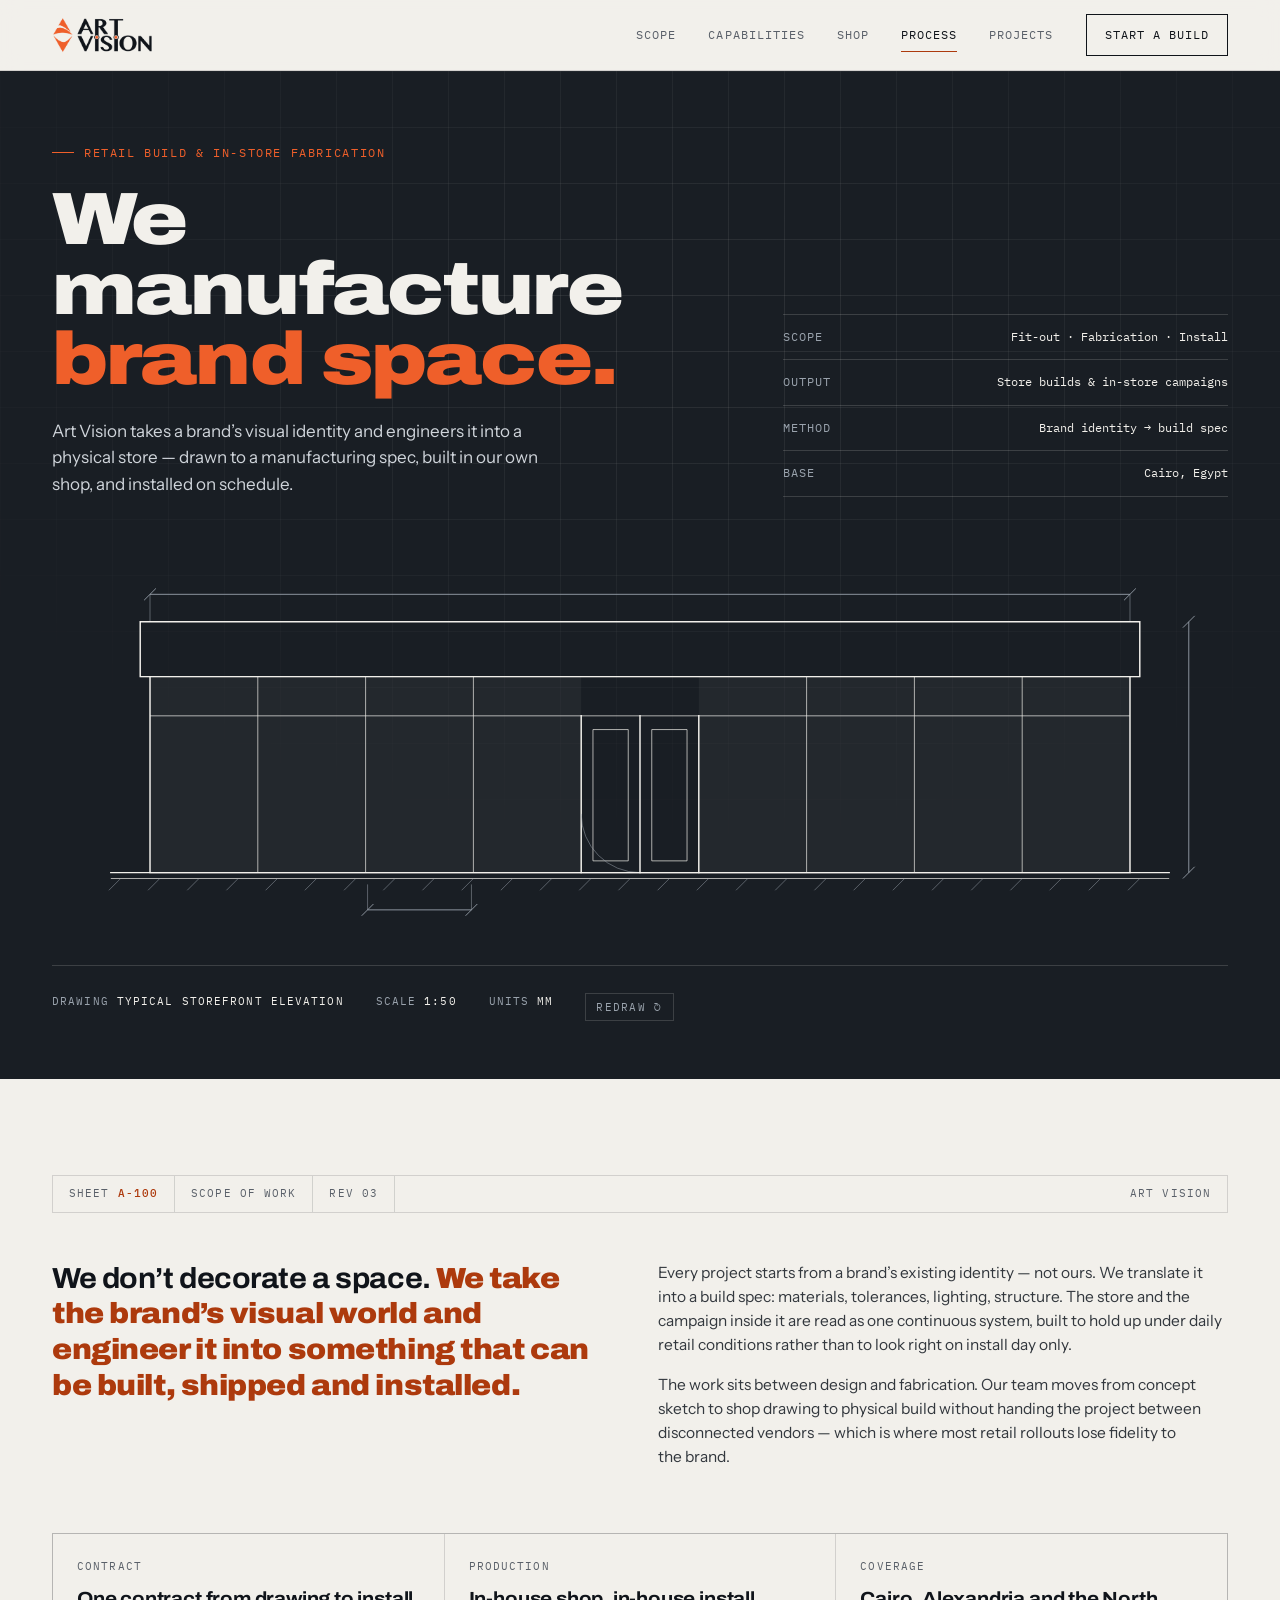
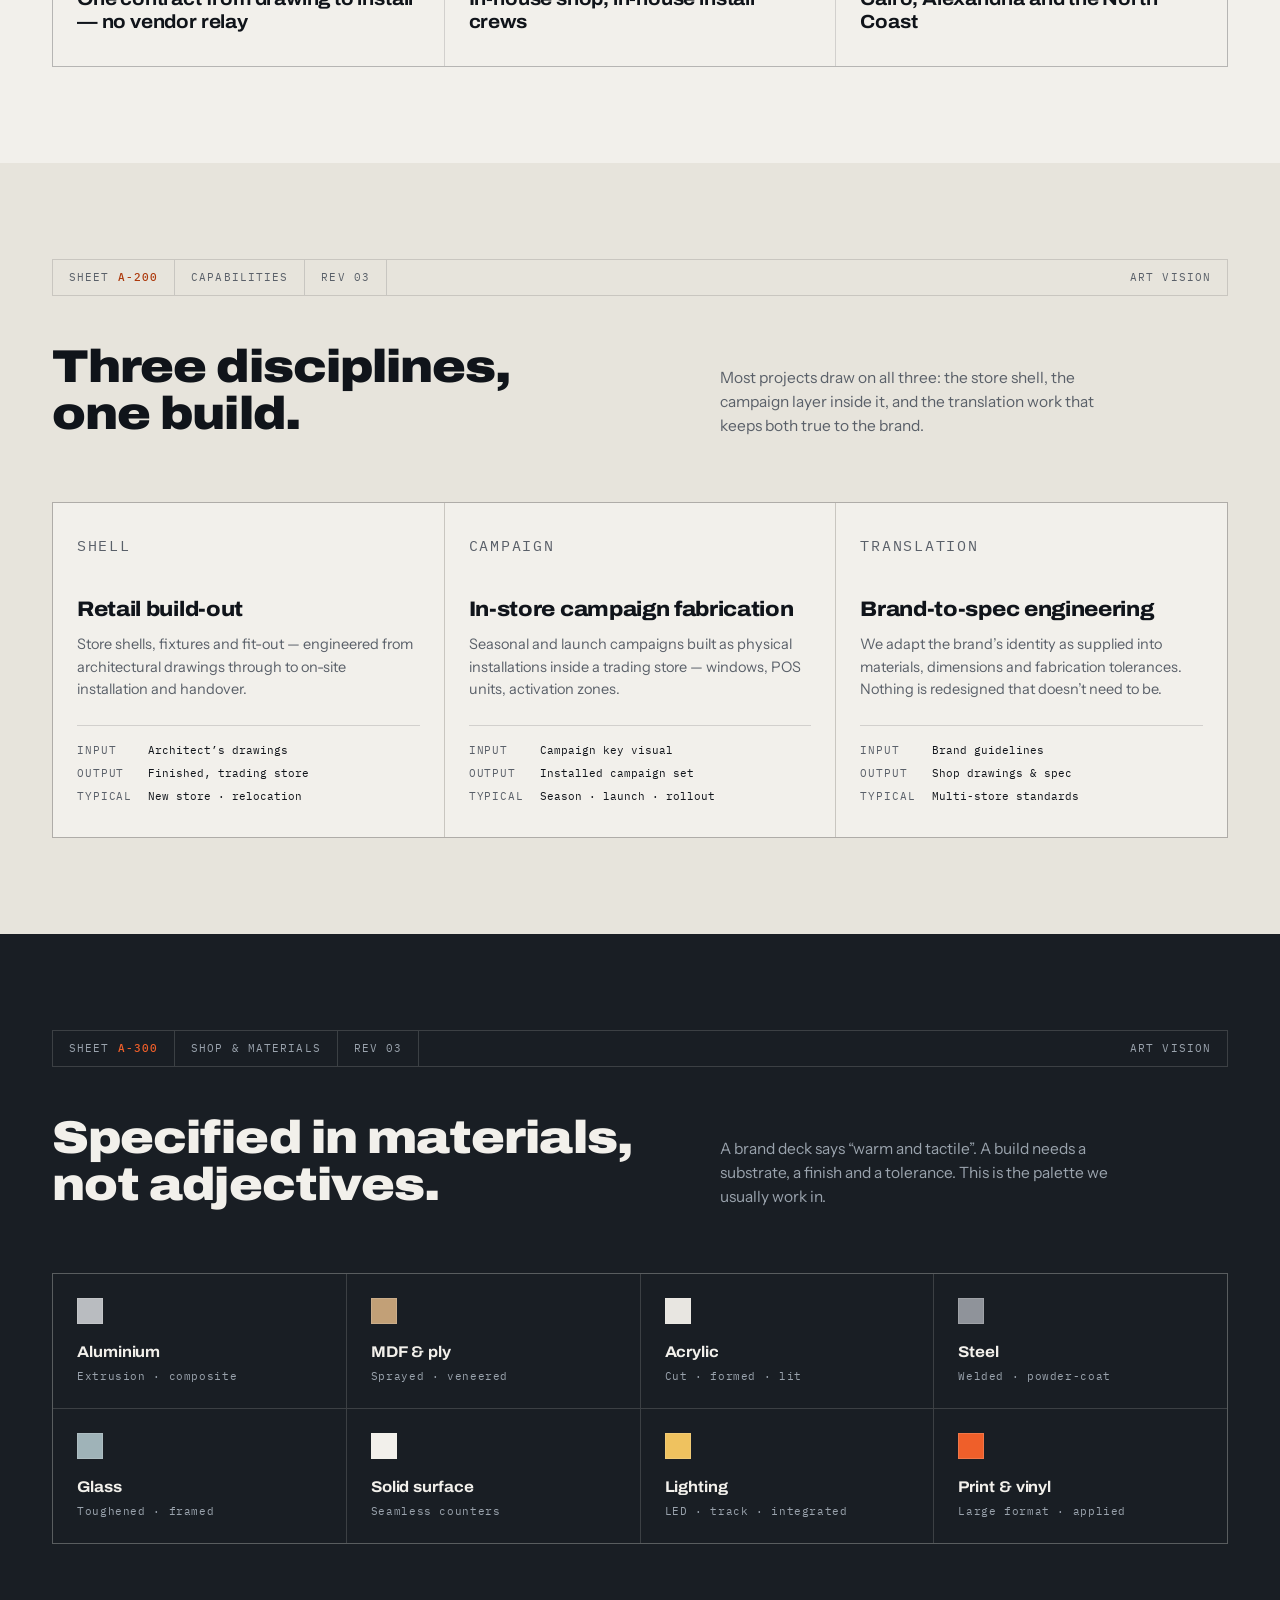
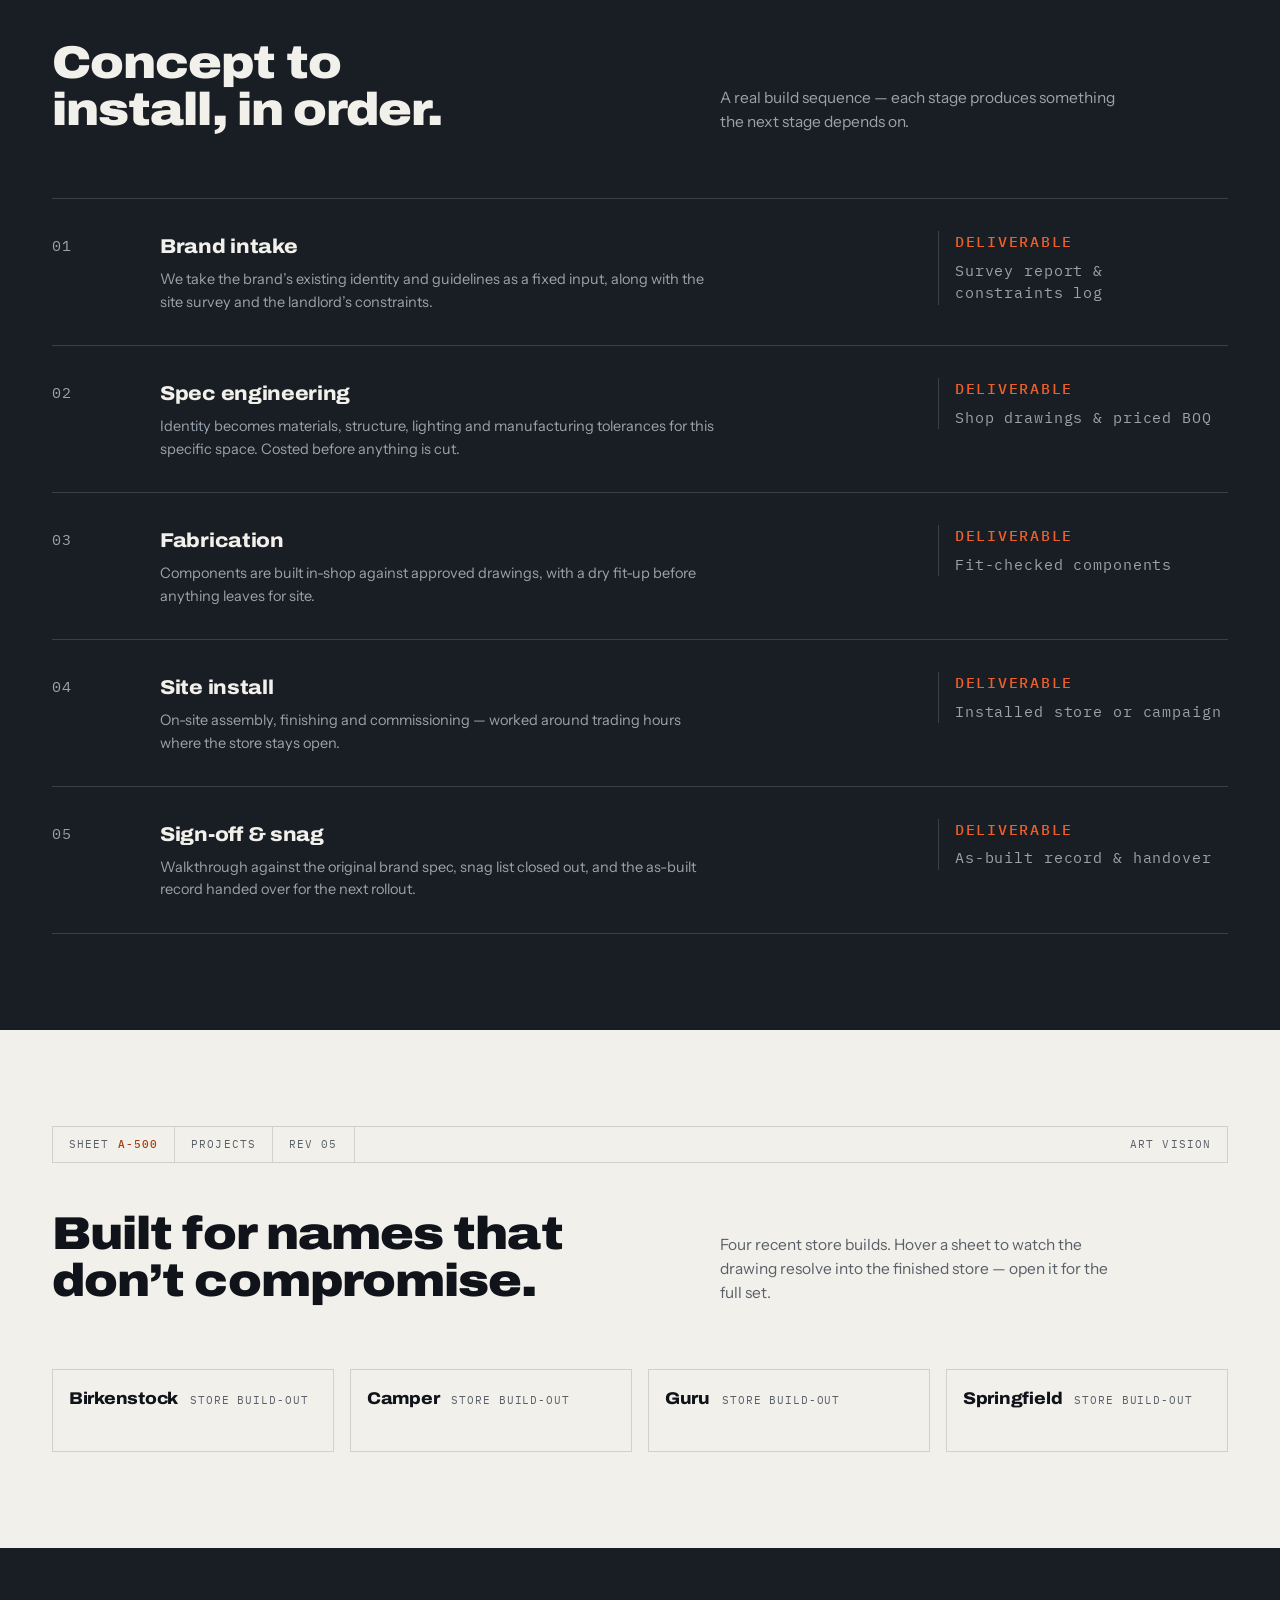
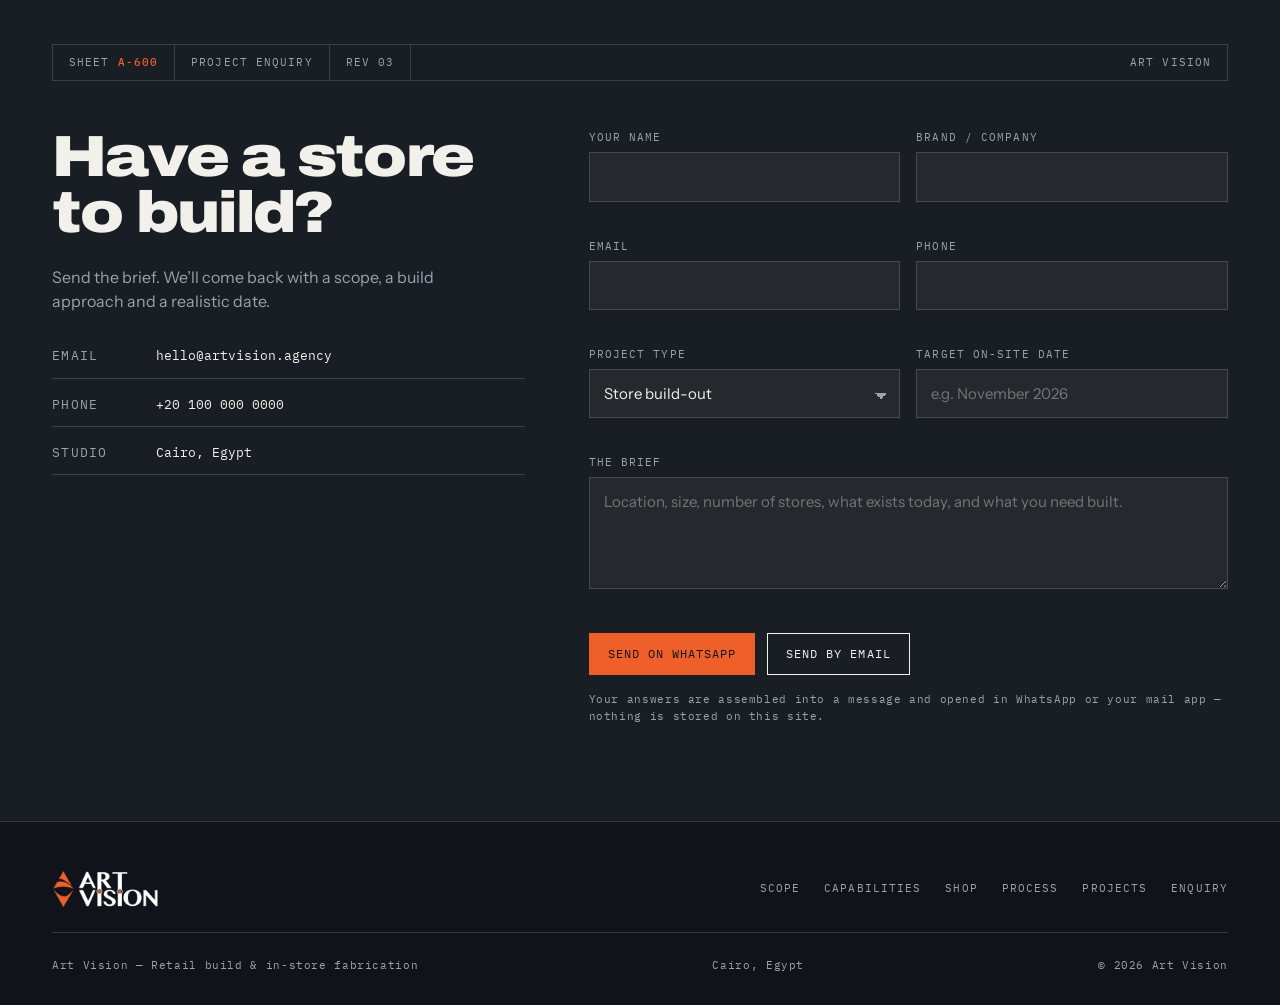
==== commit 1aaf2444: "update" ====
--- a/index.html
+++ b/index.html
@@ -284,6 +284,16 @@
 }
 .drawing-block ul{list-style:none;display:flex;flex-wrap:wrap;gap:var(--s6)}
 .drawing-block b{color:var(--paper);font-weight:400}
+.redraw{
+  background:none;border:1px solid var(--line-dark);color:var(--steel);cursor:pointer;
+  font-family:var(--ff-mono);font-size:10.5px;letter-spacing:.12em;text-transform:uppercase;
+  padding:5px 10px;
+  transition:color var(--t-quick) ease,border-color var(--t-quick) ease,background var(--t-quick) ease;
+}
+.redraw:hover{color:var(--ink);background:var(--signal);border-color:var(--signal)}
+.redraw:active{transform:translateY(1px)}
+.hero-anim [data-wash]{opacity:0}
+
 .stamp{
   border:2px solid var(--signal);color:var(--signal);
   font-family:var(--ff-mono);font-size:11px;letter-spacing:.16em;text-transform:uppercase;
@@ -613,6 +623,18 @@
   <div class="wrap drawing">
     <div class="drawing-scroll" tabindex="0" role="group" aria-label="Storefront elevation drawing, scrollable">
     <svg class="elevation" viewBox="0 0 1200 380" role="img" aria-labelledby="elev-title">
+      <defs>
+        <linearGradient id="plot-glow" x1="0" x2="1" y1="0" y2="0">
+          <stop offset="0"   stop-color="#ef5f2a" stop-opacity="0"/>
+          <stop offset="0.7" stop-color="#ef5f2a" stop-opacity="0.16"/>
+          <stop offset="1"   stop-color="#ef5f2a" stop-opacity="0.55"/>
+        </linearGradient>
+      </defs>
+      <g data-plotter opacity="0">
+        <rect x="-70" y="8" width="70" height="364" fill="url(#plot-glow)"/>
+        <rect x="-1.2" y="8" width="1.2" height="364" fill="#ef5f2a"/>
+        <path d="M-7 8 L7 8 M-7 372 L7 372" stroke="#ef5f2a" stroke-width="1.4"/>
+      </g>
       <title id="elev-title">Storefront elevation: fascia band, glazing modules, double-leaf entry and an orange campaign panel, dimensioned.</title>
 
       <!-- overall dimension, top -->
@@ -633,7 +655,7 @@
       <path class="ln-thin" data-draw d="M100 158 L1100 158"/>
 
       <!-- glazing modules, left bay -->
-      <rect class="glass" x="100" y="118" width="440" height="200"/>
+      <rect class="glass" data-wash x="100" y="118" width="440" height="200"/>
       <path class="ln-thin" data-draw d="M210 118 L210 318 M320 118 L320 318 M430 118 L430 318"/>
 
       <!-- campaign panel: the brand slot. Its fill cycles because the shell stays and the campaign changes. -->
@@ -650,7 +672,7 @@
       <path class="dim-dash" data-draw d="M600 318 A60 60 0 0 1 540 258"/>
 
       <!-- glazing modules, right bay -->
-      <rect class="glass" x="660" y="118" width="440" height="200"/>
+      <rect class="glass" data-wash x="660" y="118" width="440" height="200"/>
       <path class="ln-thin" data-draw d="M770 118 L770 318 M880 118 L880 318 M990 118 L990 318"/>
 
       <!-- ground line -->
@@ -681,6 +703,7 @@
         <li>Drawing <b>Typical storefront elevation</b></li>
         <li>Scale <b>1:50</b></li>
         <li>Units <b>mm</b></li>
+        <li><button class="redraw" type="button" data-redraw>Redraw &#8635;</button></li>
       </ul>
       <div class="stamp" data-stamp>Issued for construction<small>Art Vision · Cairo</small></div>
     </div>
@@ -1098,101 +1121,181 @@
   if(svg){
     var strokes  = svg.querySelectorAll("[data-draw]");
     var fades    = svg.querySelectorAll("[data-fade]");
+    var washes   = svg.querySelectorAll("[data-wash]");
     var panel    = svg.querySelector("[data-panel]");
+    var plotter  = svg.querySelector("[data-plotter]");
     var counters = svg.querySelectorAll("[data-count]");
     var swatches = svg.querySelectorAll("[data-swatch]");
+    var redraw   = document.querySelector("[data-redraw]");
+
+    var LOOP_EVERY = 0;    // seconds between automatic replays while on screen. 0 = off.
+                           // Set to e.g. 9 for a hero that redraws itself on a loop.
+    var VB_W  = 1200;      // viewBox width the sweep crosses
+    var SWEEP = 1.55;      // seconds for the plotter head to cross the sheet
+    var T0    = 0.42;      // sweep starts as the spec list lands
+
+    function endState(){
+      fades.forEach(function(t){ t.style.transition=""; t.style.opacity = 1; });
+      washes.forEach(function(t){ t.style.transition=""; t.style.opacity = 1; });
+      strokes.forEach(function(el){
+        el.style.transition = ""; el.style.strokeDasharray = ""; el.style.strokeDashoffset = "";
+      });
+      if(panel) panel.setAttribute("opacity", 1);
+      if(plotter) plotter.setAttribute("opacity", 0);
+      if(stamp){ stamp.style.transition=""; stamp.style.opacity = 1; stamp.style.transform = "rotate(-3deg)"; }
+      counters.forEach(function(el){ el.textContent = el.dataset.count; });
+    }
 
     if(reduce){
-      fades.forEach(function(t){ t.style.opacity = 1; });
-      if(panel) panel.setAttribute("opacity", 1);
-      if(stamp) stamp.style.opacity = 1;
+      endState();
     } else {
-      var T0 = 0.48;                                  // drawing starts as the spec list lands
-      var STAG = 0.018;                               // tight enough to read as one gesture
-      var endAt = 0;                                  // when the last stroke actually finishes
-
-      fades.forEach(function(t){ t.style.opacity = 0; });
-      if(stamp){ stamp.style.opacity = 0; stamp.style.transform = "rotate(-3deg) scale(.94)"; }
-
-      // Seed the start state with transitions OFF, flush layout, then arm and fire.
-      // Doing all three in one pass lets the browser cancel the transition instead of running it.
-      var lens = [];
-      strokes.forEach(function(el, i){
+      var timers = [];
+      function later(fn, ms){ timers.push(window.setTimeout(fn, ms)); }
+      function clearAll(){ timers.forEach(clearTimeout); timers = []; }
+
+      // Each stroke is keyed to WHERE it sits, not to its order in the markup, so the
+      // sheet appears in the plotter head's wake instead of in an arbitrary sequence.
+      var plan = [];
+      strokes.forEach(function(el){
+        var bb;
+        try { bb = el.getBBox(); } catch(e){ bb = {x:0, width:VB_W}; }
+        var startFrac = Math.max(0, Math.min(1, bb.x / VB_W));
+        var spanFrac  = Math.max(0, Math.min(1, bb.width / VB_W));
         var len;
         try { len = el.getTotalLength(); } catch(e){ len = 600; }
         if(!len || !isFinite(len) || len < 1) len = 600;
-        lens[i] = len;
-        el.style.transition       = "none";
-        el.style.strokeDasharray  = len;
-        el.style.strokeDashoffset = len;
+        plan.push({
+          el: el, len: len,
+          delay: T0 + startFrac * SWEEP,
+          dur:   Math.max(0.20, spanFrac * SWEEP)      // wide runs draw exactly as the head crosses them
+        });
       });
-      void svg.getBoundingClientRect();                       // forced reflow: commits the start state
-      strokes.forEach(function(el, i){
-        var dur = Math.min(0.78, 0.30 + lens[i]/3200);
-        endAt = Math.max(endAt, T0 + i * STAG + dur);
-        el.style.transition = "stroke-dashoffset " + dur +
-                              "s cubic-bezier(.25,1,.5,1) " + (T0 + i * STAG) + "s";
+      var endAt = plan.reduce(function(m, p){ return Math.max(m, p.delay + p.dur); }, 0);
+
+      function run(){
+        clearAll();
+
+        // seed with transitions off so the browser can't collapse the start state
+        plan.forEach(function(p){
+          p.el.style.transition = "none";
+          p.el.style.strokeDasharray = p.len;
+          p.el.style.strokeDashoffset = p.len;
+        });
+        fades.forEach(function(t){ t.style.transition = "none"; t.style.opacity = 0; });
+        washes.forEach(function(t){ t.style.transition = "none"; t.style.opacity = 0; });
+        if(panel) panel.setAttribute("opacity", 0);
+        if(stamp){ stamp.style.transition = "none"; stamp.style.opacity = 0; stamp.style.transform = "rotate(-3deg) scale(.94)"; }
+        counters.forEach(function(el){ el.textContent = "0"; });
+        if(plotter){
+          plotter.style.transition = "none";
+          plotter.style.transform = "translateX(0px)";
+          plotter.setAttribute("opacity", 0);
+        }
+
+        void svg.getBoundingClientRect();
+
+        plan.forEach(function(p){
+          p.el.style.transition = "stroke-dashoffset " + p.dur +
+                                  "s cubic-bezier(.33,0,.2,1) " + p.delay + "s";
+        });
+        washes.forEach(function(t){
+          var x = 0;
+          try { x = t.getBBox().x / VB_W; } catch(e){}
+          t.style.transition = "opacity .5s ease " + (T0 + x * SWEEP + 0.1) + "s";
+        });
+        if(plotter){
+          plotter.style.transition = "transform " + SWEEP + "s linear " + T0 +
+                                     "s, opacity .18s ease " + T0 + "s";
+        }
+
+        requestAnimationFrame(function(){
+          plan.forEach(function(p){ p.el.style.strokeDashoffset = 0; });
+          washes.forEach(function(t){ t.style.opacity = 1; });
+          if(plotter){
+            plotter.setAttribute("opacity", 1);
+            plotter.style.transform = "translateX(" + (VB_W + 80) + "px)";
+          }
+        });
+
+        // head lifts off the sheet once it has crossed
+        later(function(){
+          if(plotter){
+            plotter.style.transition = "opacity .3s ease";
+            plotter.setAttribute("opacity", 0);
+          }
+        }, (T0 + SWEEP + 0.02) * 1000);
+
+        later(function(){
+          if(panel){ panel.style.transition = "opacity .5s ease"; panel.setAttribute("opacity", 1); }
+        }, (endAt + 0.04) * 1000);
+
+        later(function(){
+          fades.forEach(function(t, i){
+            t.style.transition = "opacity .4s ease " + (i * 0.035) + "s";
+            t.style.opacity = 1;
+          });
+          counters.forEach(function(el){
+            var target = parseInt(el.dataset.count, 10), t0 = null, dur = 850;
+            (function tick(now){
+              if(t0 === null) t0 = now;
+              var p = Math.min(1, (now - t0) / dur);
+              el.textContent = Math.round(target * (1 - Math.pow(1 - p, 3)) / 50) * 50;
+              if(p < 1) requestAnimationFrame(tick); else el.textContent = target;
+            })(performance.now());
+          });
+        }, (endAt + 0.16) * 1000);
+
+        later(function(){
+          if(stamp){
+            stamp.style.transition = "opacity .35s ease, transform .5s cubic-bezier(.22,1,.36,1)";
+            stamp.style.opacity = 1;
+            stamp.style.transform = "rotate(-3deg) scale(1)";
+          }
+        }, (endAt + 0.46) * 1000);
+      }
+
+      run();
+
+      // Repeatable: replays whenever the sheet comes back into view, and on demand.
+      var wasOut = false, loop = null;
+      function stopLoop(){ if(loop){ window.clearInterval(loop); loop = null; } }
+      function startLoop(){
+        if(LOOP_EVERY > 0 && !loop) loop = window.setInterval(run, LOOP_EVERY * 1000);
+      }
+      if("IntersectionObserver" in window){
+        new IntersectionObserver(function(entries){
+          entries.forEach(function(en){
+            if(!en.isIntersecting){ wasOut = true; stopLoop(); return; }
+            if(wasOut){ wasOut = false; run(); }
+            startLoop();
+          });
+        }, {threshold:0.35}).observe(svg);
+      } else { startLoop(); }
+      document.addEventListener("visibilitychange", function(){
+        document.hidden ? stopLoop() : startLoop();
       });
-      requestAnimationFrame(function(){
-        strokes.forEach(function(el){ el.style.strokeDashoffset = 0; });
-      });
-
-      // the panel is the payoff of the drawing, so it lands on its own
-      window.setTimeout(function(){
-        if(panel){
-          panel.style.transition = "opacity .5s ease";
-          panel.setAttribute("opacity", 1);
-        }
-      }, (endAt + 0.04) * 1000);
-
-      // annotations settle, and the figures resolve as if being measured
-      window.setTimeout(function(){
-        fades.forEach(function(t, i){
-          t.style.transition = "opacity .4s ease " + (i * 0.04) + "s";
-          t.style.opacity = 1;
-        });
-        counters.forEach(function(el){
-          var target = parseInt(el.dataset.count, 10);
-          var t0 = null, dur = 850;
-          (function tick(now){
-            if(t0 === null) t0 = now;
-            var p = Math.min(1, (now - t0) / dur);
-            var eased = 1 - Math.pow(1 - p, 3);
-            el.textContent = Math.round(target * eased / 50) * 50;
-            if(p < 1) requestAnimationFrame(tick);
-            else el.textContent = target;
-          })(performance.now());
-        });
-      }, (endAt + 0.16) * 1000);
-
-      window.setTimeout(function(){
-        if(stamp){
-          stamp.style.transition = "opacity .35s ease, transform .5s cubic-bezier(.22,1,.36,1)";
-          stamp.style.opacity = 1;
-          stamp.style.transform = "rotate(-3deg) scale(1)";
-        }
-      }, (endAt + 0.46) * 1000);
-
-      /* Ambient layer: the shell stays, the campaign changes. Runs only while the
-         drawing is on screen and the tab is visible. */
-      if(swatches.length > 1){
-        var idx = 0, timer = null;
-        function advance(){
-          swatches[idx].classList.remove("is-on");
-          idx = (idx + 1) % swatches.length;
-          swatches[idx].classList.add("is-on");
-        }
-        function play(){ if(!timer) timer = window.setInterval(advance, 4200); }
-        function pause(){ if(timer){ window.clearInterval(timer); timer = null; } }
-        if("IntersectionObserver" in window){
-          new IntersectionObserver(function(entries){
-            entries.forEach(function(en){ en.isIntersecting ? play() : pause(); });
-          }, {threshold:0.25}).observe(svg);
-        } else { play(); }
-        document.addEventListener("visibilitychange", function(){
-          document.hidden ? pause() : play();
-        });
+      if(redraw) redraw.addEventListener("click", run);
+    }
+
+    if(redraw && reduce) redraw.addEventListener("click", endState);
+
+    /* Ambient: the shell stays, the campaign changes. Paused off screen and in
+       background tabs. */
+    if(swatches.length > 1 && !reduce){
+      var idx = 0, timer = null;
+      function advance(){
+        swatches[idx].classList.remove("is-on");
+        idx = (idx + 1) % swatches.length;
+        swatches[idx].classList.add("is-on");
       }
+      function play(){ if(!timer) timer = window.setInterval(advance, 4200); }
+      function pause(){ if(timer){ window.clearInterval(timer); timer = null; } }
+      if("IntersectionObserver" in window){
+        new IntersectionObserver(function(entries){
+          entries.forEach(function(en){ en.isIntersecting ? play() : pause(); });
+        }, {threshold:0.25}).observe(svg);
+      } else { play(); }
+      document.addEventListener("visibilitychange", function(){ document.hidden ? pause() : play(); });
     }
   }
 
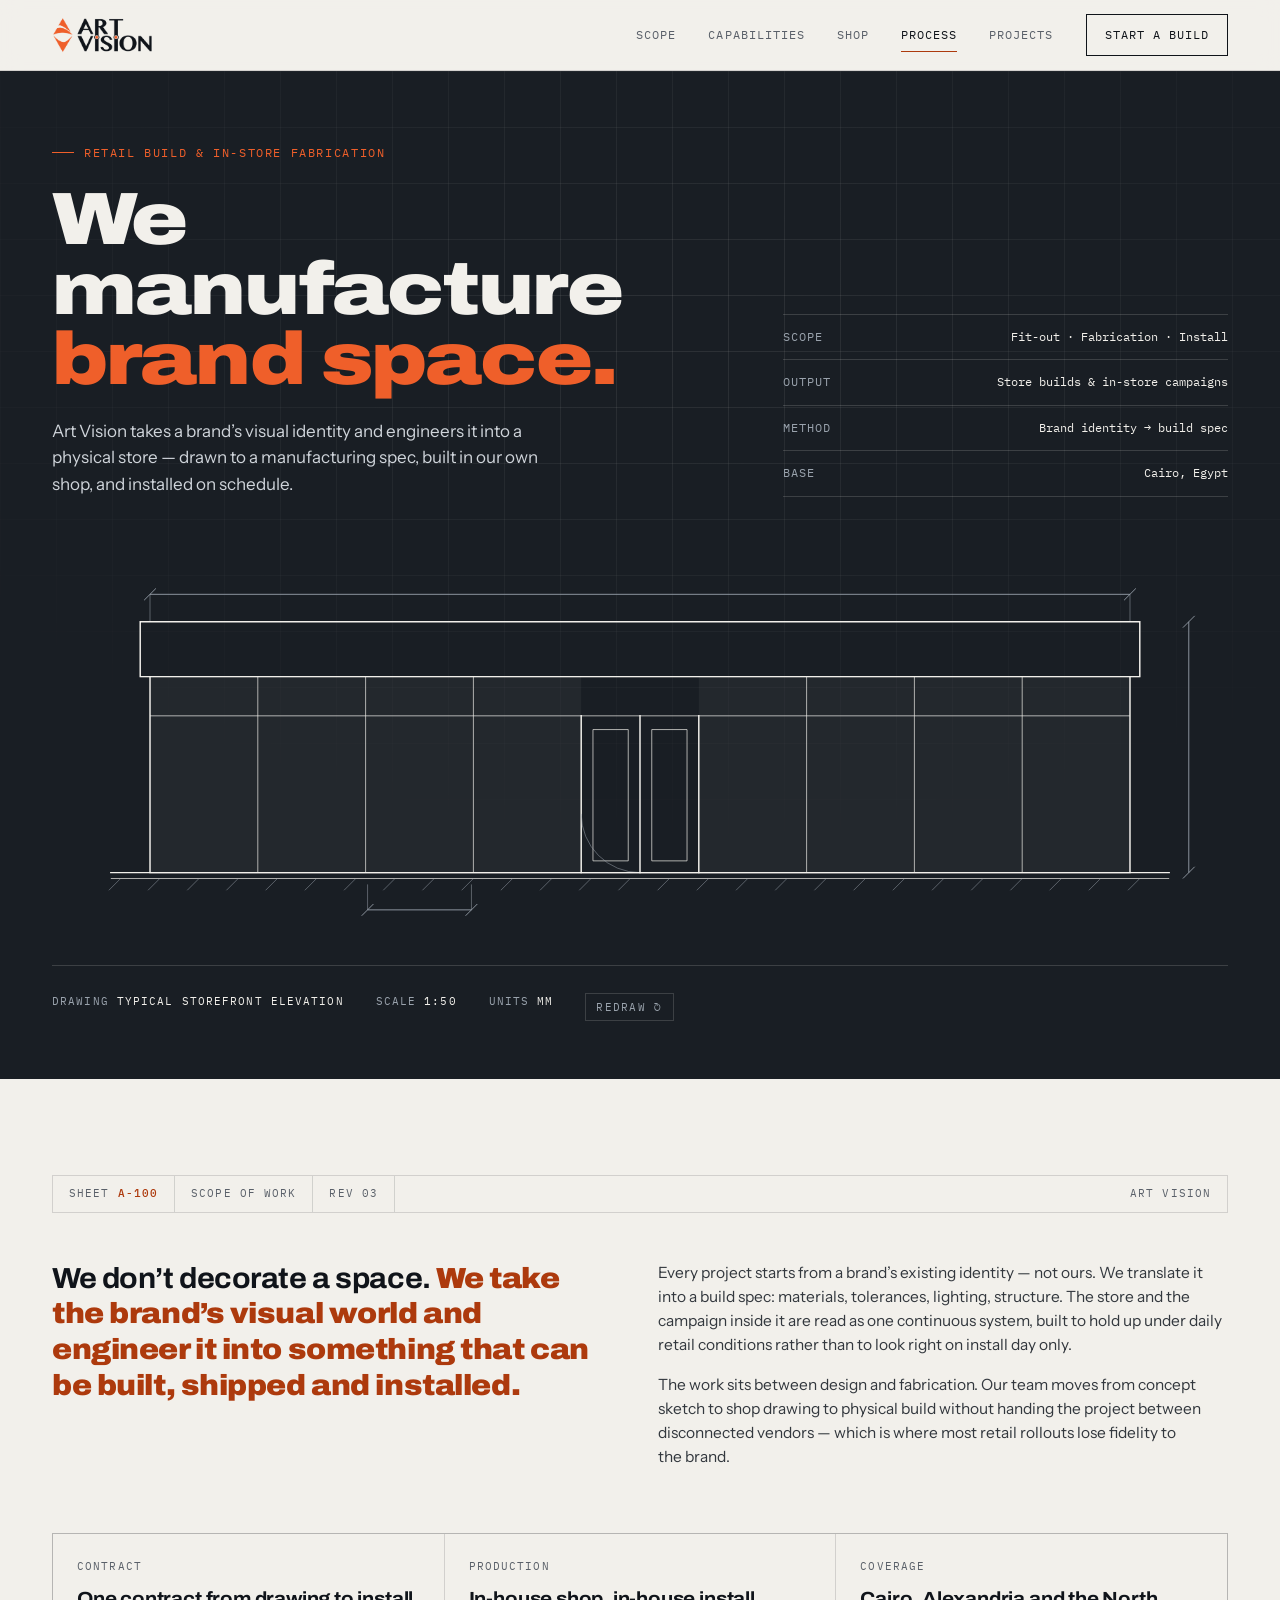
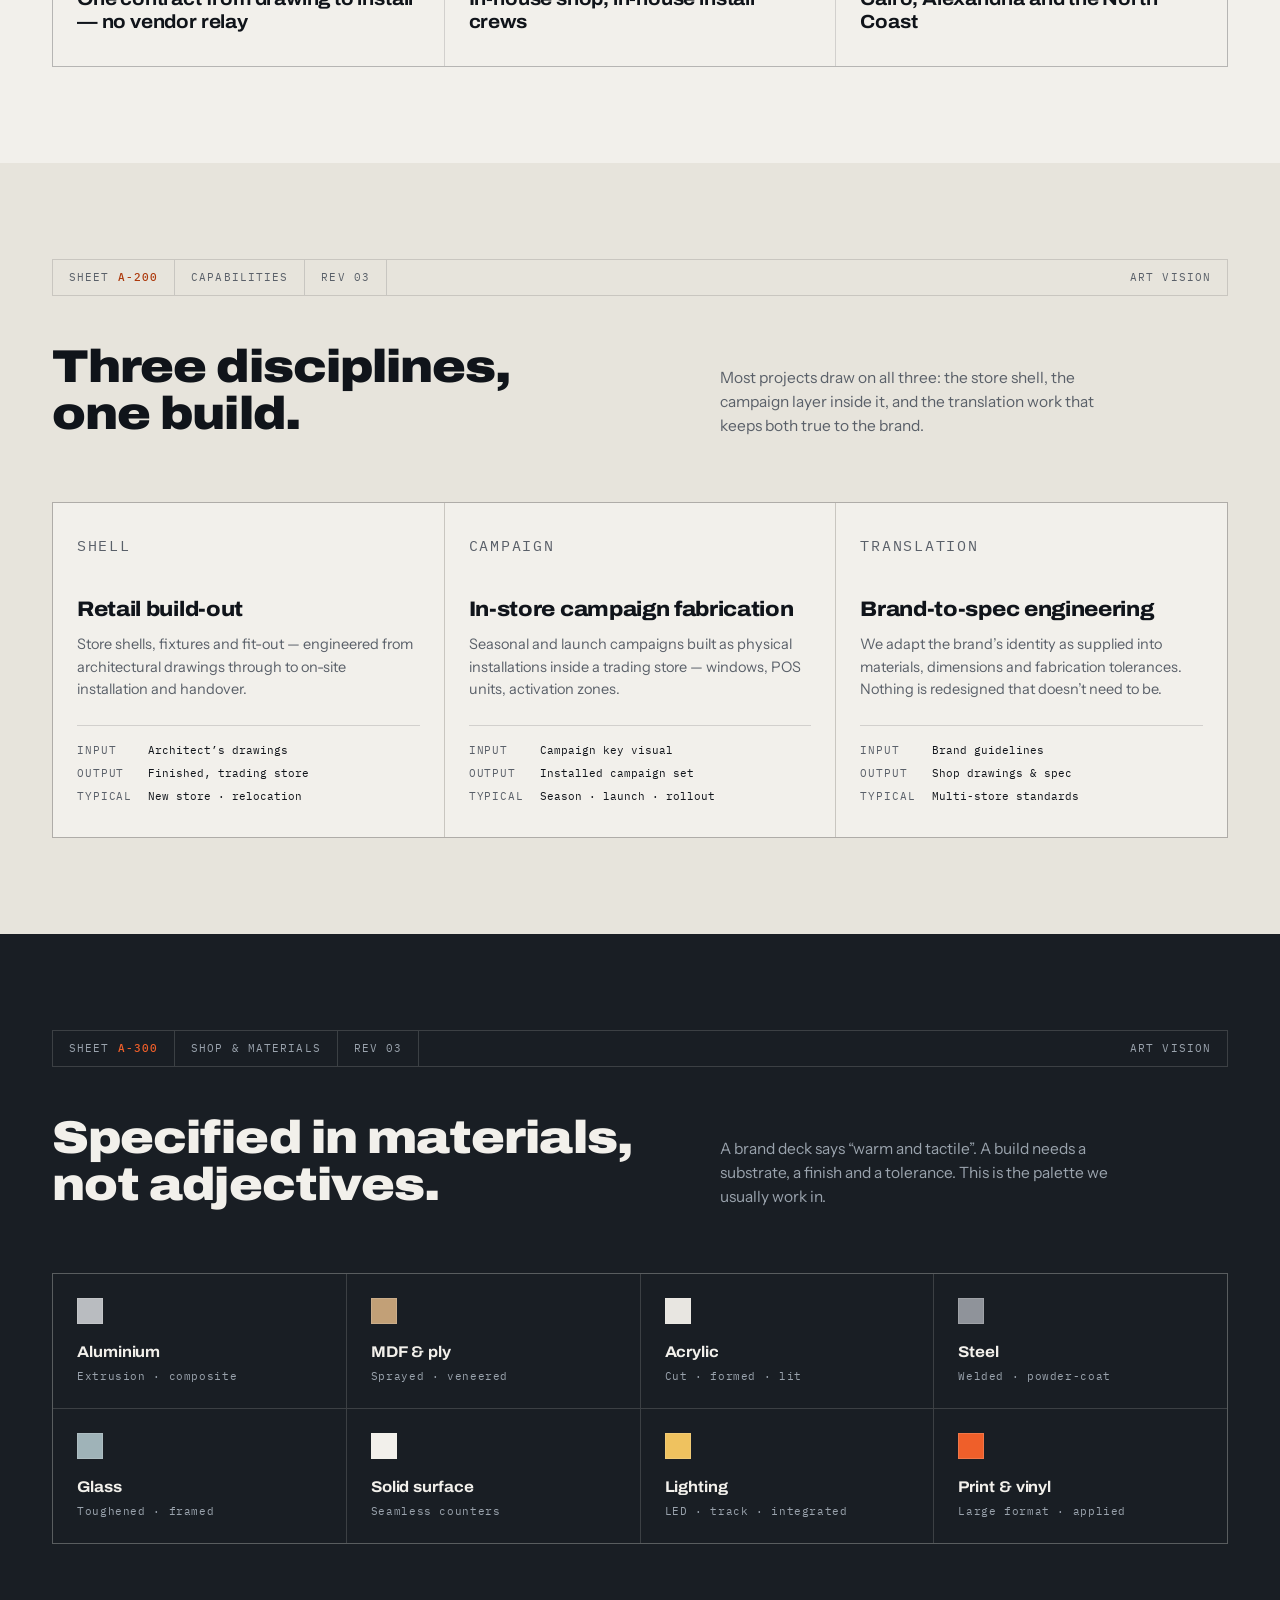
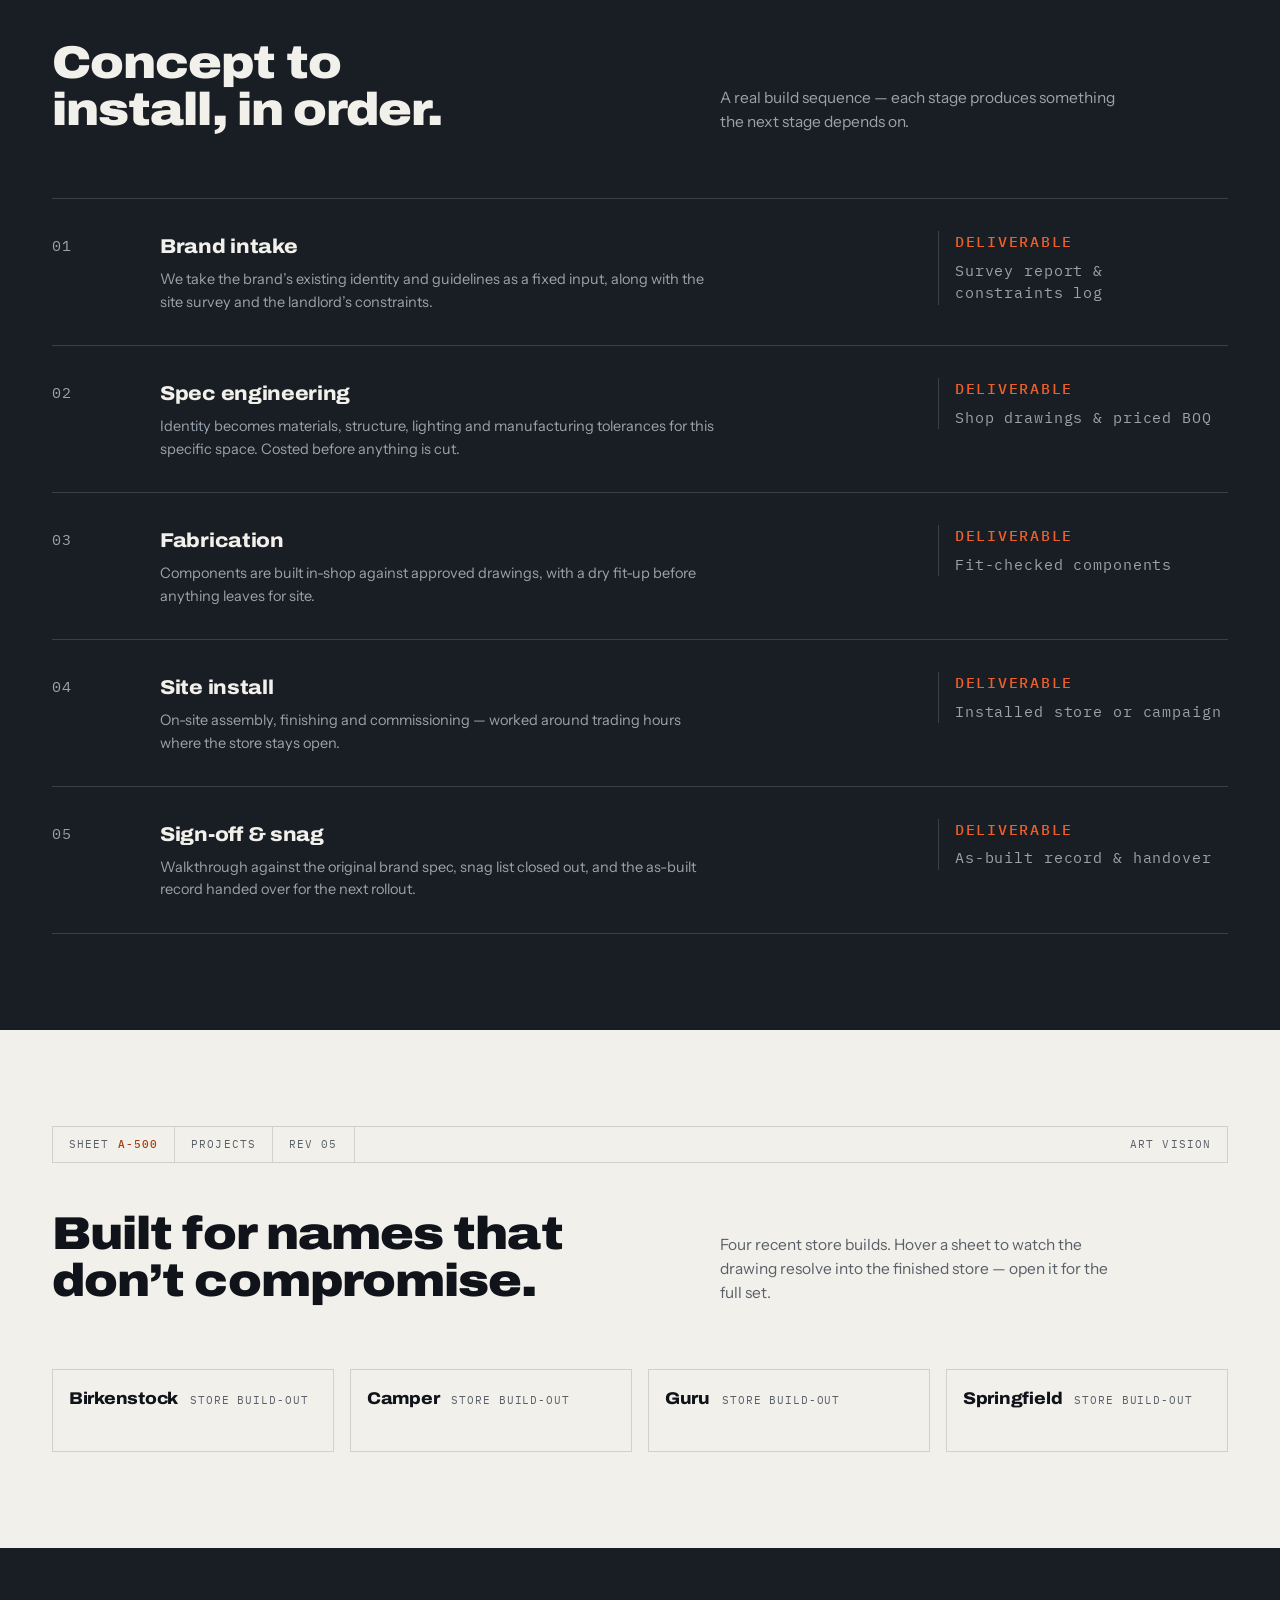
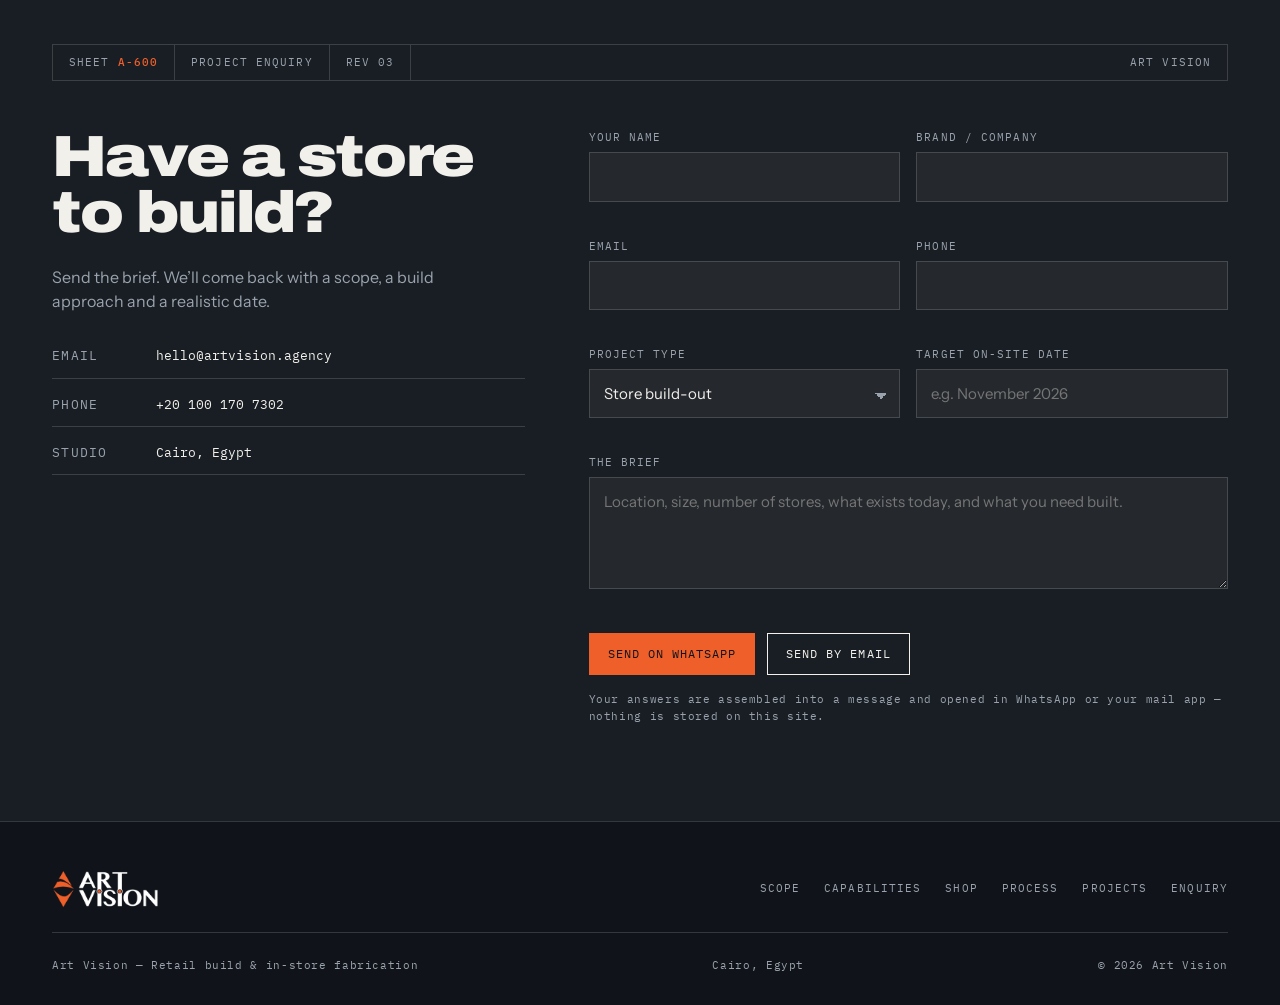
==== commit 6f41ffeb: "update" ====
--- a/index.html
+++ b/index.html
@@ -938,7 +938,7 @@
         <div class="contact-lines">
           <!-- REPLACE: real address, phone and email -->
           <a href="mailto:hello@artvision.agency"><span>Email</span>hello@artvision.agency</a>
-          <a href="tel:+201000000000"><span>Phone</span>+20 100 000 0000</a>
+          <a href="tel:+201001707302"><span>Phone</span>+20 100 170 7302</a>
           <a href="https://maps.google.com/?q=Cairo,Egypt" target="_blank" rel="noopener"><span>Studio</span>Cairo, Egypt</a>
         </div>
       </div>
@@ -1028,7 +1028,7 @@
   "use strict";
 
   /* ---- REPLACE: WhatsApp number in international format, digits only ---- */
-  var WHATSAPP = "201000000000";
+  var WHATSAPP = "++201001707302";
   var EMAIL = "hello@artvision.agency";
 
   var reduce = window.matchMedia("(prefers-reduced-motion: reduce)").matches;
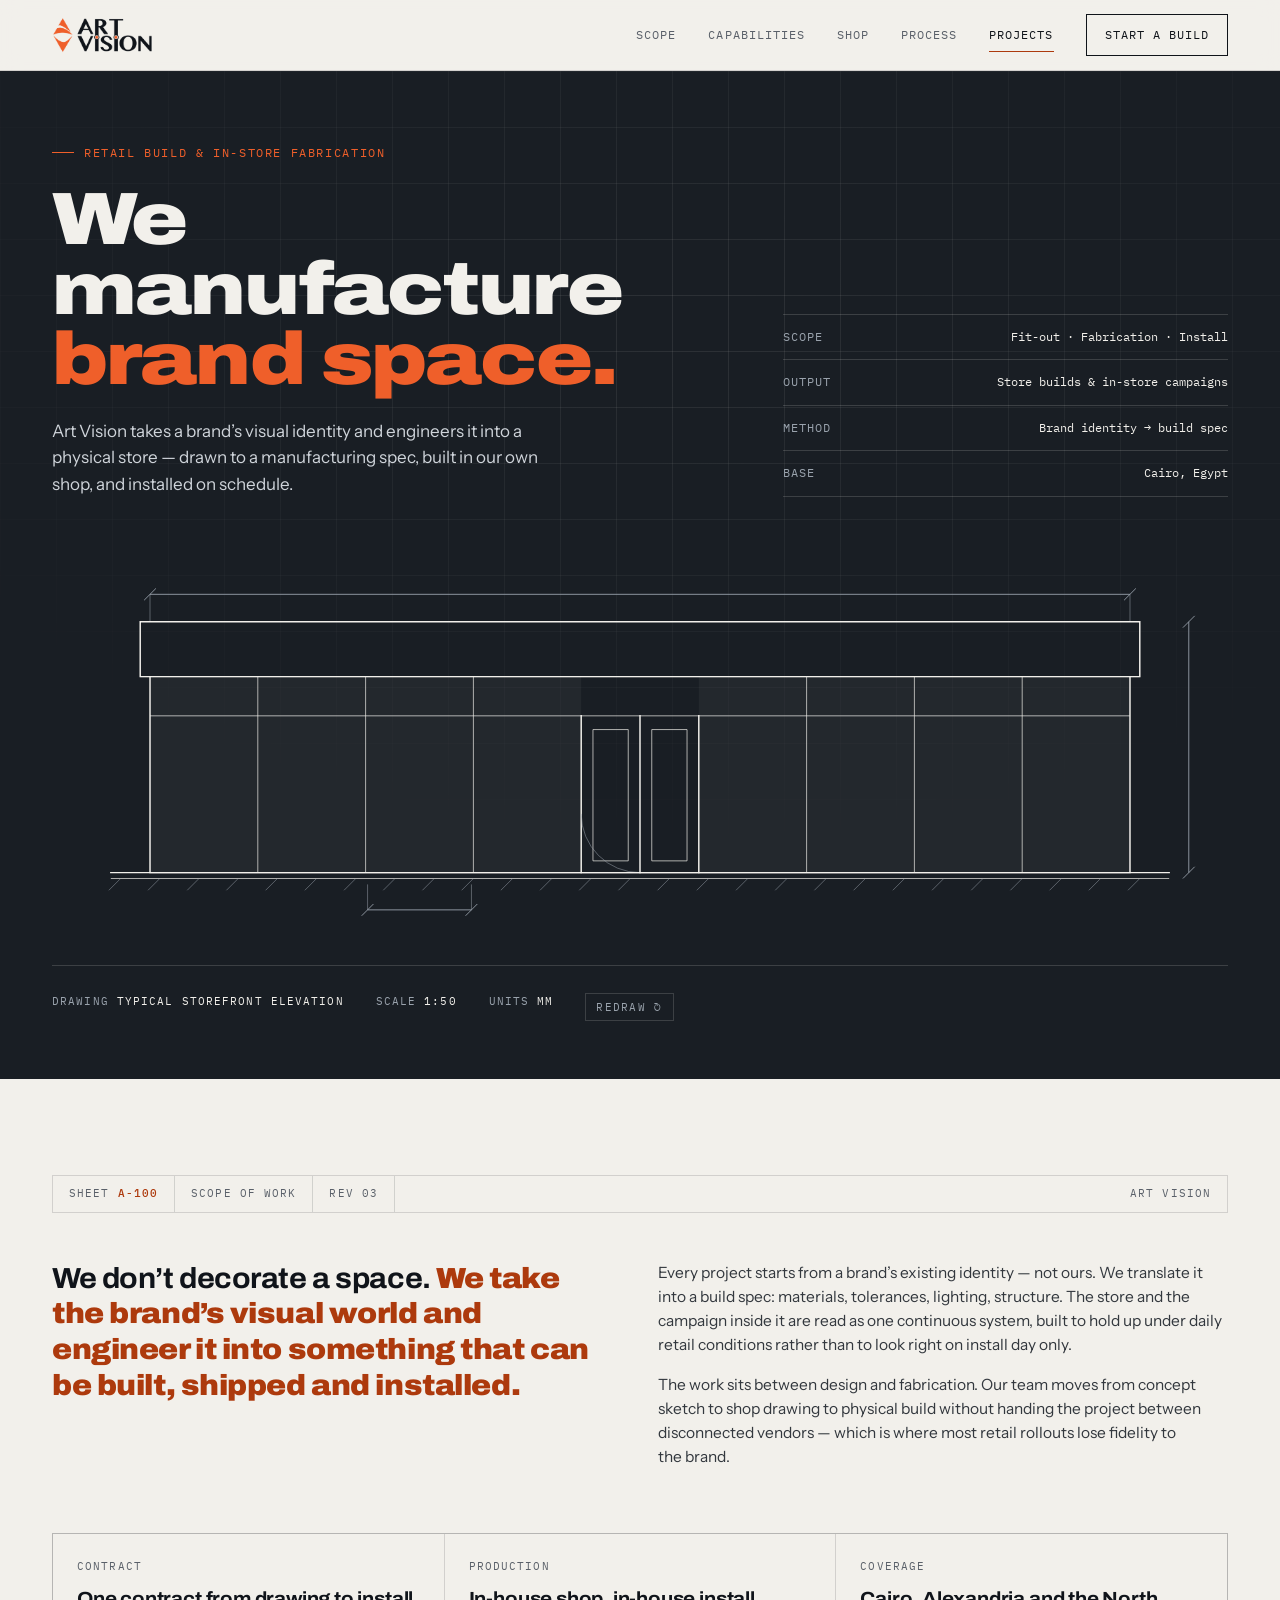
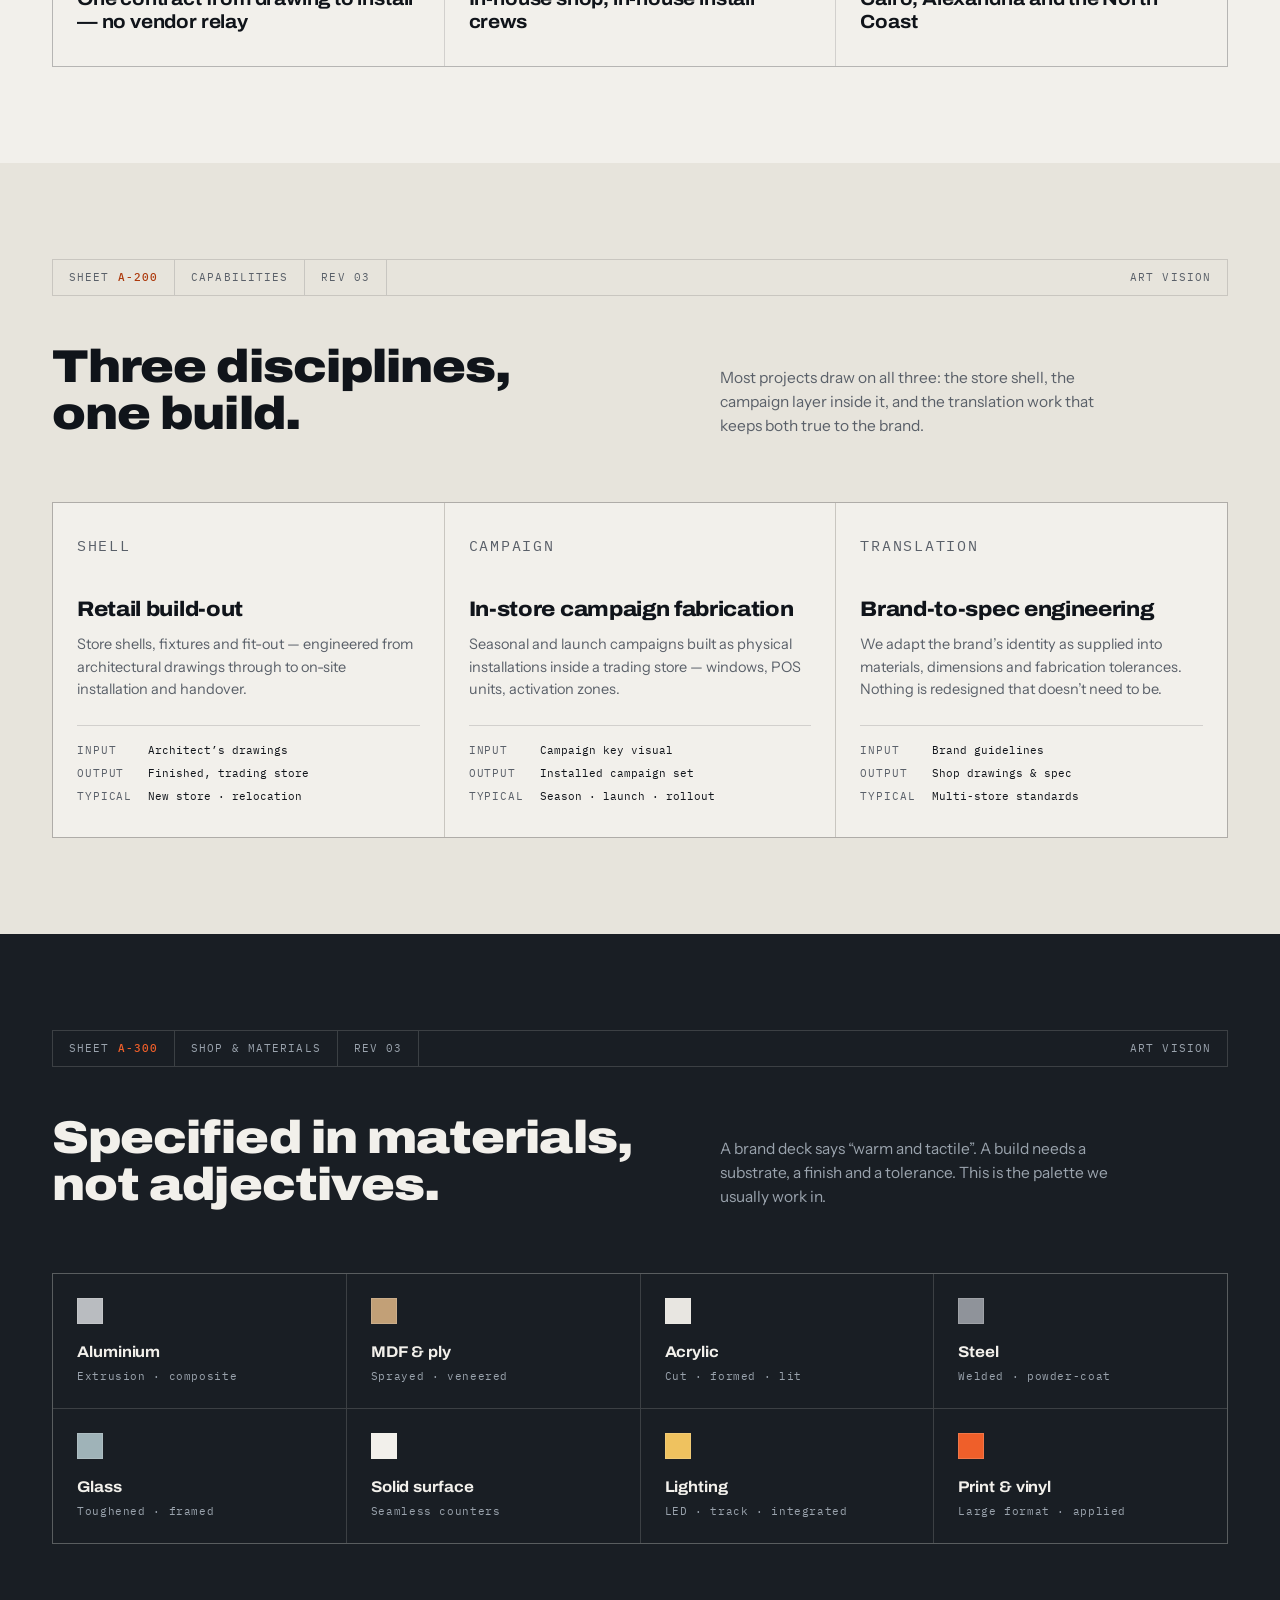
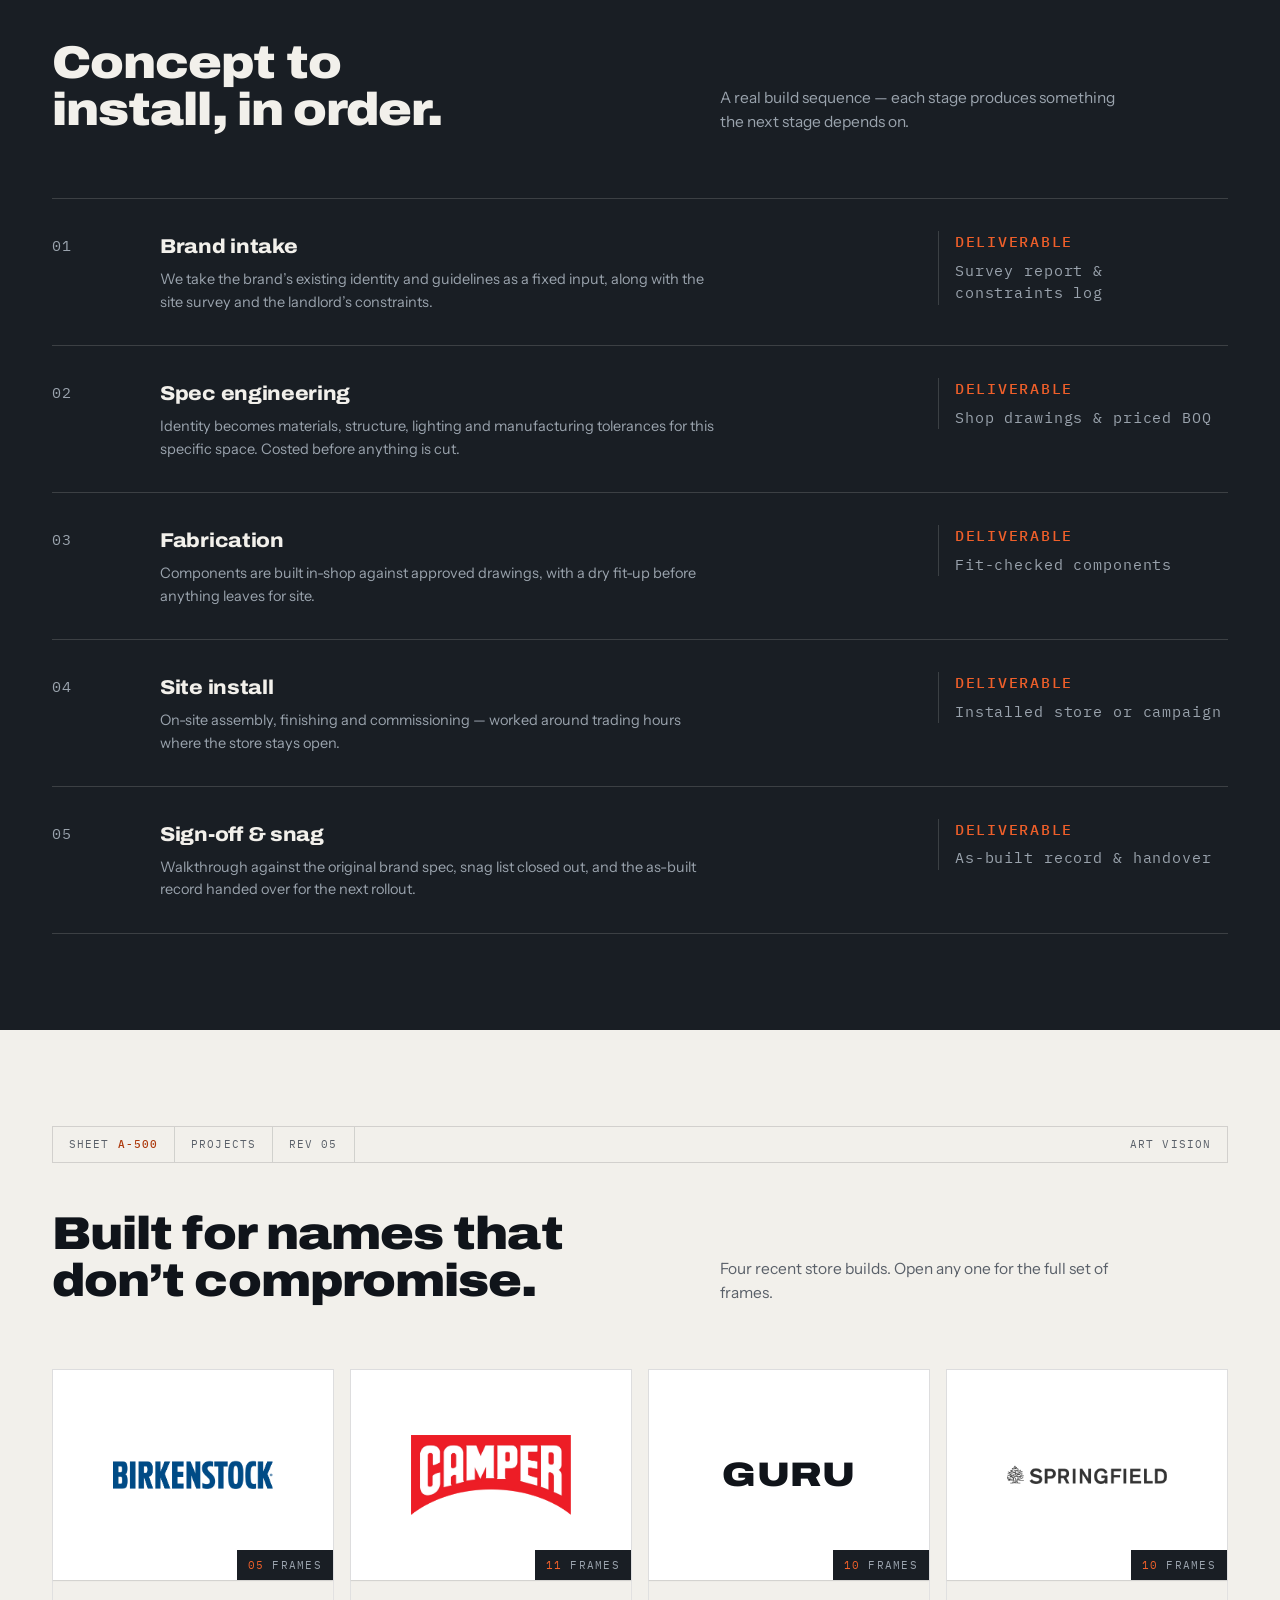
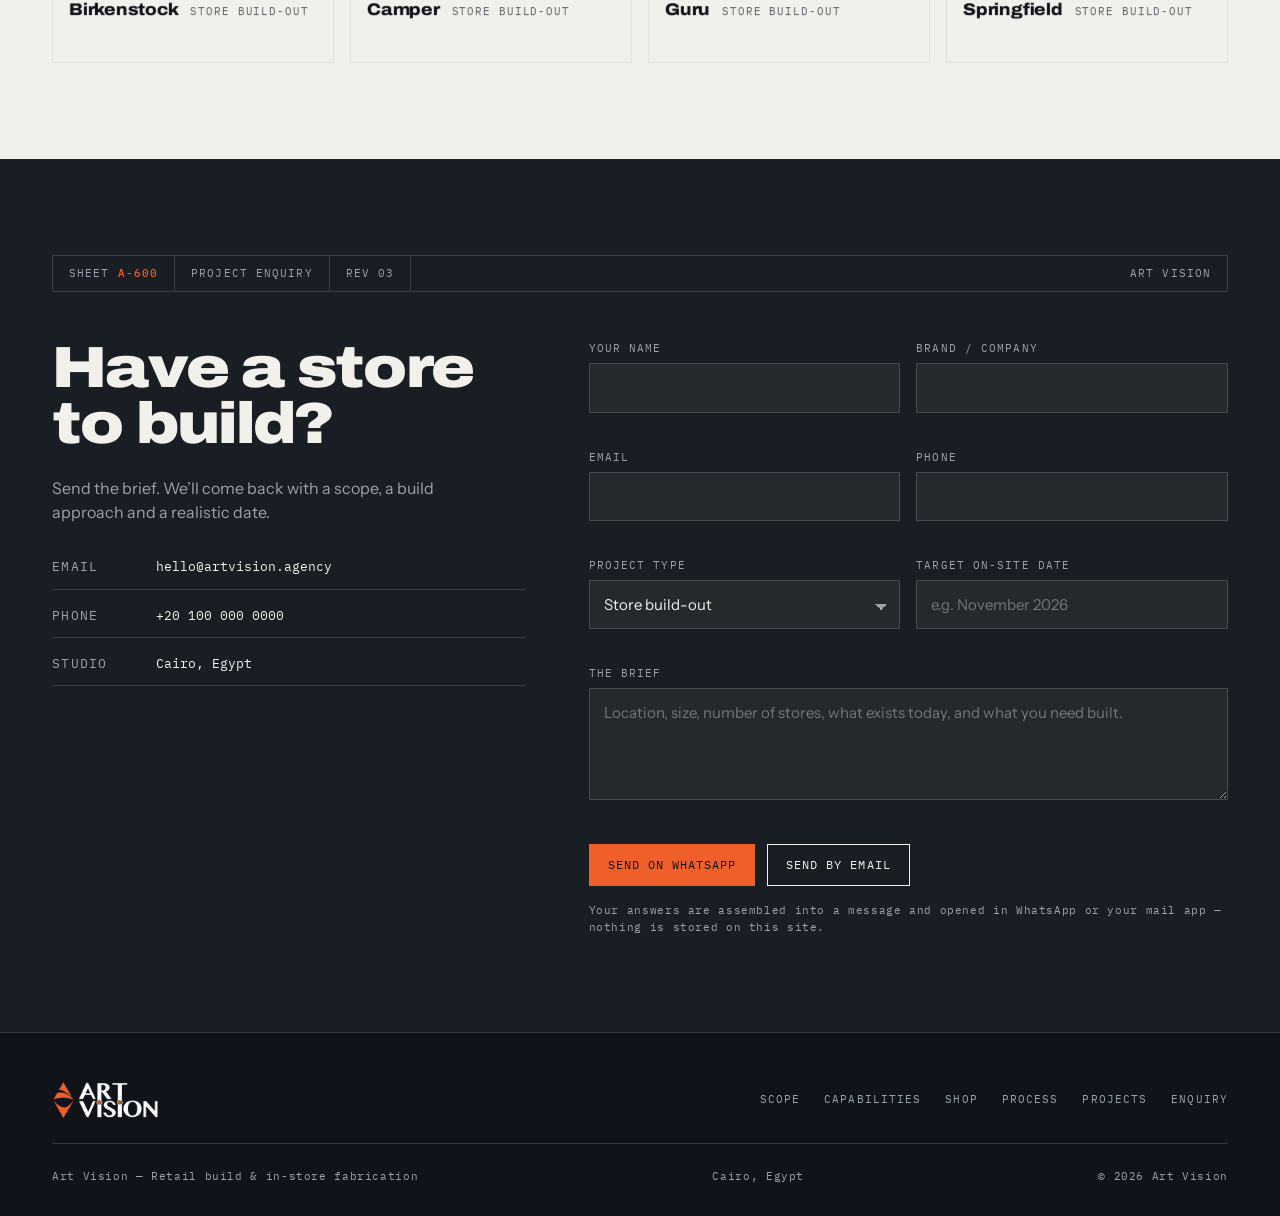
==== commit 2c7d82ec: "update" ====
--- a/index.html
+++ b/index.html
@@ -25,549 +25,7 @@
 <link rel="preconnect" href="https://fonts.gstatic.com" crossorigin>
 <link href="https://fonts.googleapis.com/css2?family=Archivo:wdth,wght@75..125,400..900&family=IBM+Plex+Mono:wght@400;500&family=Instrument+Sans:wght@400;500;600&display=swap" rel="stylesheet">
 
-<style>
-/* ============================================================
-   TOKENS — palette sampled directly from the Art Vision logo
-   ============================================================ */
-:root{
-  --ink:#10141a;
-  --graphite:#191e24;        /* brand dark, sampled from the logo ground */
-  --graphite-2:#212830;
-  --paper:#f2f0eb;
-  --paper-2:#e7e4dc;
-  --signal:#ef5f2a;          /* brand orange, sampled from the mark */
-  --signal-deep:#ad3a0d;     /* accessible orange for small text on light surfaces */
-  --steel:#9aa3ad;           /* annotation grey — 6.6:1 on graphite */
-  --slate:#5a6069;           /* annotation grey on paper — 5.6:1 */
-
-  --line-dark:rgba(242,240,235,.16);
-  --line-light:rgba(16,20,26,.14);
-
-  --ff-display:'Archivo','Arial Narrow',system-ui,sans-serif;
-  --ff-body:'Instrument Sans',system-ui,-apple-system,sans-serif;
-  --ff-mono:'IBM Plex Mono',ui-monospace,'SFMono-Regular',monospace;
-
-  --s1:4px;  --s2:8px;  --s3:12px; --s4:16px; --s5:24px;
-  --s6:32px; --s7:48px; --s8:64px; --s9:96px; --s10:128px;
-
-  --wrap:1240px;
-  --enter:cubic-bezier(.22,1,.36,1);
-  --move:cubic-bezier(.25,1,.5,1);
-
-  /* Motion identity — Corporate archetype: decisive, engineered, no bounce */
-  --ease-sig:cubic-bezier(.2,0,0,1);        /* signature curve, 80% of motion */
-  --ease-out-quint:cubic-bezier(.23,1,.32,1);
-  --ease-in-out:cubic-bezier(.645,.045,.355,1);
-  --t-quick:140ms;
-  --t-std:260ms;
-  --t-slow:420ms;
-}
-
-*,*::before,*::after{box-sizing:border-box;margin:0;padding:0}
-html{scroll-behavior:smooth;-webkit-text-size-adjust:100%}
-body{
-  background:var(--paper);
-  color:var(--ink);
-  font-family:var(--ff-body);
-  font-size:16px;
-  line-height:1.55;
-  font-feature-settings:"kern" 1,"liga" 1;
-  -webkit-font-smoothing:antialiased;
-  overflow-x:hidden;
-}
-img,svg{display:block;max-width:100%}
-a{color:inherit;text-decoration:none}
-button,input,select,textarea{font:inherit;color:inherit}
-
-:focus-visible{
-  outline:2px solid var(--signal);
-  outline-offset:3px;
-  border-radius:1px;
-}
-
-.skip{
-  position:absolute;left:var(--s4);top:-64px;z-index:200;
-  background:var(--signal);color:var(--ink);
-  padding:var(--s3) var(--s5);
-  font-family:var(--ff-mono);font-size:12px;letter-spacing:.08em;text-transform:uppercase;
-  transition:top .18s var(--enter);
-}
-.skip:focus{top:var(--s4)}
-
-.wrap{width:100%;max-width:var(--wrap);margin-inline:auto;padding-inline:var(--s6)}
-@media (max-width:640px){ .wrap{padding-inline:20px} }
-
-.mono{font-family:var(--ff-mono);font-size:12px;letter-spacing:.08em;text-transform:uppercase}
-.vh{position:absolute;width:1px;height:1px;overflow:hidden;clip-path:inset(50%);white-space:nowrap}
-
-/* ============================================================
-   HEADER
-   ============================================================ */
-.site-head{
-  position:sticky;top:0;z-index:80;
-  background:rgba(242,240,235,.94);
-  backdrop-filter:blur(10px) saturate(1.2);
-  border-bottom:1px solid var(--line-light);
-}
-.progress{
-  position:absolute;left:0;bottom:-1px;height:2px;width:100%;
-  transform:scaleX(0);transform-origin:0 50%;
-  background:var(--signal);
-}
-.nav{display:flex;align-items:center;gap:var(--s6);height:70px}
-.brand{display:flex;align-items:center;flex:0 0 auto}
-.brand img{height:36px;width:auto}
-.nav-links{display:flex;gap:var(--s6);margin-left:auto;font-family:var(--ff-mono);font-size:11.5px;letter-spacing:.09em;text-transform:uppercase}
-.nav-links a{position:relative;color:var(--slate);padding-block:var(--s2);transition:color .18s ease}
-.nav-links a::after{
-  content:"";position:absolute;left:0;right:0;bottom:0;height:1px;background:var(--signal-deep);
-  transform:scaleX(0);transform-origin:0 50%;transition:transform .22s var(--enter);
-}
-.nav-links a:hover,.nav-links a[aria-current="true"]{color:var(--ink)}
-.nav-links a:hover::after,.nav-links a[aria-current="true"]::after{transform:scaleX(1)}
-
-.btn{
-  display:inline-flex;align-items:center;gap:var(--s2);
-  font-family:var(--ff-mono);font-size:11.5px;letter-spacing:.09em;text-transform:uppercase;
-  padding:11px 18px;border:1px solid currentColor;background:none;cursor:pointer;
-  transition:background .18s ease,color .18s ease,border-color .18s ease,transform .12s var(--enter);
-}
-.btn:active{transform:translateY(1px)}
-.btn--ink{color:var(--ink)}
-.btn--ink:hover{background:var(--ink);color:var(--paper)}
-.btn--solid{background:var(--signal);border-color:var(--signal);color:var(--ink)}
-.btn--solid:hover{background:#ff6d38;border-color:#ff6d38}
-.btn--paper{color:var(--paper)}
-.btn--paper:hover{background:var(--signal);border-color:var(--signal);color:var(--ink)}
-.nav .btn{flex:0 0 auto}
-
-.menu-btn{display:none;margin-left:auto;width:44px;height:44px;border:1px solid var(--line-light);background:none;cursor:pointer;align-items:center;justify-content:center}
-.menu-btn span{display:block;width:18px;height:1px;background:var(--ink);position:relative;transition:background .15s}
-.menu-btn span::before,.menu-btn span::after{content:"";position:absolute;left:0;width:18px;height:1px;background:var(--ink);transition:transform .22s var(--enter)}
-.menu-btn span::before{top:-6px}
-.menu-btn span::after{top:6px}
-.menu-btn[aria-expanded="true"] span{background:transparent}
-.menu-btn[aria-expanded="true"] span::before{transform:translateY(6px) rotate(45deg)}
-.menu-btn[aria-expanded="true"] span::after{transform:translateY(-6px) rotate(-45deg)}
-
-.mobile-menu{
-  position:fixed;inset:70px 0 0;z-index:70;background:var(--graphite);color:var(--paper);
-  padding:var(--s7) var(--s6) var(--s8);
-  display:flex;flex-direction:column;gap:var(--s4);
-  opacity:0;visibility:hidden;transform:translateY(-8px);
-  transition:opacity .2s ease,transform .25s var(--enter),visibility .2s;
-}
-.mobile-menu[data-open="true"]{opacity:1;visibility:visible;transform:none}
-.mobile-menu a{
-  font-family:var(--ff-display);font-weight:800;font-variation-settings:"wdth" 115;
-  font-size:28px;letter-spacing:-.01em;padding-block:var(--s3);
-  border-bottom:1px solid var(--line-dark);
-}
-.mobile-menu a small{display:block;font-family:var(--ff-mono);font-size:11px;font-weight:400;letter-spacing:.1em;color:var(--steel);margin-top:2px}
-.mobile-menu .btn{align-self:flex-start;margin-top:var(--s5)}
-
-@media (max-width:900px){
-  .nav-links{display:none}
-  .nav .btn{display:none}
-  .menu-btn{display:flex}
-}
-
-/* ============================================================
-   TITLE BLOCK — the recurring drawing-sheet device
-   ============================================================ */
-.titleblock{
-  display:flex;flex-wrap:wrap;gap:0;
-  border:1px solid var(--line-light);
-  font-family:var(--ff-mono);font-size:11px;letter-spacing:.1em;text-transform:uppercase;
-  color:var(--slate);
-  margin-bottom:var(--s7);
-}
-.titleblock span{padding:9px 16px;border-right:1px solid var(--line-light)}
-.titleblock span:last-child{border-right:0;margin-left:auto}
-.titleblock b{color:var(--signal-deep);font-weight:500}
-.sheet--dark .titleblock{border-color:var(--line-dark);color:var(--steel)}
-.sheet--dark .titleblock span{border-right-color:var(--line-dark)}
-.sheet--dark .titleblock b{color:var(--signal)}
-@media (max-width:700px){
-  .titleblock span:nth-child(n+3){display:none}
-  .titleblock span:nth-child(2){border-right:0}
-}
-
-/* ============================================================
-   HERO
-   ============================================================ */
-.hero{position:relative;background:var(--graphite);color:var(--paper);overflow:hidden;padding-block:var(--s8) var(--s7)}
-.grid-bg{
-  position:absolute;inset:0;pointer-events:none;
-  background-image:
-    linear-gradient(var(--line-dark) 1px,transparent 1px),
-    linear-gradient(90deg,var(--line-dark) 1px,transparent 1px);
-  background-size:56px 56px;
-  opacity:.55;
-  -webkit-mask-image:radial-gradient(ellipse 90% 70% at 55% 25%,#000 5%,transparent 75%);
-  mask-image:radial-gradient(ellipse 90% 70% at 55% 25%,#000 5%,transparent 75%);
-}
-.hero-inner{position:relative;z-index:2;display:grid;grid-template-columns:minmax(0,1.2fr) minmax(0,.8fr);gap:var(--s8);align-items:end}
-@media (max-width:960px){ .hero-inner{grid-template-columns:minmax(0,1fr);gap:var(--s6)} }
-
-.eyebrow{
-  display:inline-flex;align-items:center;gap:10px;
-  font-family:var(--ff-mono);font-size:11.5px;letter-spacing:.14em;text-transform:uppercase;
-  color:var(--signal);margin-bottom:var(--s5);
-}
-.eyebrow::before{content:"";width:22px;height:1px;background:var(--signal)}
-
-h1{
-  font-family:var(--ff-display);font-weight:900;
-  font-variation-settings:"wdth" 118;
-  font-size:clamp(34px,7vw,74px);
-  line-height:.94;letter-spacing:-.025em;max-width:13ch;
-  text-wrap:balance;
-}
-h1 em{font-style:normal;color:var(--signal)}
-.hero-sub{margin-top:var(--s5);max-width:48ch;font-size:17px;color:#cfd4da;text-wrap:pretty}
-
-.spec-list{display:flex;flex-direction:column;font-family:var(--ff-mono);font-size:12px;border-top:1px solid var(--line-dark)}
-.spec-list div{display:flex;justify-content:space-between;gap:var(--s4);padding:13px 0;border-bottom:1px solid var(--line-dark)}
-.spec-list dt{color:var(--steel);letter-spacing:.08em;text-transform:uppercase}
-.spec-list dd{color:var(--paper);text-align:right}
-@media (max-width:520px){
-  .spec-list div{flex-direction:column;gap:4px}
-  .spec-list dd{text-align:left}
-}
-
-/* ---- hero load choreography (class is added by JS, so no-JS shows everything) ---- */
-.hero-anim .grid-bg,
-.hero-anim .eyebrow,
-.hero-anim .hero-sub,
-.hero-anim .spec-list > div{opacity:0}
-.hero-anim .eyebrow{transform:translateY(10px)}
-.hero-anim .hero-sub{transform:translateY(12px)}
-.hero-anim .spec-list > div{transform:translateY(10px)}
-.hero-anim .w{display:inline-block;opacity:0;transform:translateY(20px)}
-
-.hero-anim.hero-live .grid-bg{opacity:.55;transition:opacity .8s ease}
-.hero-anim.hero-live .eyebrow,
-.hero-anim.hero-live .hero-sub,
-.hero-anim.hero-live .spec-list > div,
-.hero-anim.hero-live .w{
-  opacity:1;transform:none;
-  transition:opacity .5s ease var(--d,0s), transform .55s var(--ease-sig) var(--d,0s);
-}
-
-.hero-anim .elevation{opacity:0}
-.hero-anim.hero-live .elevation{opacity:1;transition:opacity .25s ease}
-
-/* ---- elevation drawing ---- */
-.drawing{position:relative;z-index:2;margin-top:var(--s8)}
-.drawing-scroll{overflow-x:auto;overscroll-behavior-x:contain}
-.elevation{width:100%;height:auto}
-.drawing-hint{display:none;font-family:var(--ff-mono);font-size:10.5px;letter-spacing:.12em;text-transform:uppercase;color:var(--steel);margin-top:var(--s3)}
-@media (max-width:880px){
-  .drawing-scroll .elevation{min-width:720px}
-  .drawing-hint{display:block}
-}
-.elevation .ln{stroke:var(--paper);stroke-width:1.5;fill:none;stroke-linecap:square}
-.elevation .ln-thin{stroke:var(--paper);stroke-width:1;fill:none;opacity:.7}
-.elevation .dim{stroke:var(--steel);stroke-width:.9;fill:none}
-.elevation .dim-dash{stroke:var(--steel);stroke-width:.8;stroke-dasharray:4 4;fill:none;opacity:.65}
-[data-swatch]{opacity:0;transition:opacity .75s var(--ease-in-out)}
-[data-swatch].is-on{opacity:1}
-.elevation .glass{fill:rgba(242,240,235,.045)}
-.elevation text{font-family:var(--ff-mono);font-size:10px;fill:var(--steel);letter-spacing:.08em}
-.elevation .t-signal{fill:var(--signal)}
-
-.drawing-block{
-  display:flex;flex-wrap:wrap;align-items:center;justify-content:space-between;gap:var(--s5);
-  margin-top:var(--s6);padding-top:var(--s4);border-top:1px solid var(--line-dark);
-  font-family:var(--ff-mono);font-size:11px;letter-spacing:.1em;text-transform:uppercase;color:var(--steel);
-}
-.drawing-block ul{list-style:none;display:flex;flex-wrap:wrap;gap:var(--s6)}
-.drawing-block b{color:var(--paper);font-weight:400}
-.redraw{
-  background:none;border:1px solid var(--line-dark);color:var(--steel);cursor:pointer;
-  font-family:var(--ff-mono);font-size:10.5px;letter-spacing:.12em;text-transform:uppercase;
-  padding:5px 10px;
-  transition:color var(--t-quick) ease,border-color var(--t-quick) ease,background var(--t-quick) ease;
-}
-.redraw:hover{color:var(--ink);background:var(--signal);border-color:var(--signal)}
-.redraw:active{transform:translateY(1px)}
-.hero-anim [data-wash]{opacity:0}
-
-.stamp{
-  border:2px solid var(--signal);color:var(--signal);
-  font-family:var(--ff-mono);font-size:11px;letter-spacing:.16em;text-transform:uppercase;
-  padding:9px 15px;transform:rotate(-3deg);transform-origin:100% 50%;
-  line-height:1.35;text-align:center;flex:0 0 auto;
-}
-.stamp small{display:block;font-size:9px;letter-spacing:.1em;opacity:.75}
-
-/* ============================================================
-   SHEETS
-   ============================================================ */
-.sheet{padding-block:var(--s9)}
-.sheet--dark{background:var(--graphite);color:var(--paper)}
-.sheet--tint{background:var(--paper-2)}
-@media (max-width:760px){ .sheet{padding-block:var(--s8)} }
-
-.sheet-head{display:grid;grid-template-columns:minmax(0,1.1fr) minmax(0,.9fr);gap:var(--s7);align-items:end;margin-bottom:var(--s8)}
-@media (max-width:800px){ .sheet-head{grid-template-columns:minmax(0,1fr);gap:var(--s4);margin-bottom:var(--s7)} }
-.sheet-head h2{
-  font-family:var(--ff-display);font-weight:900;font-variation-settings:"wdth" 112;
-  font-size:clamp(28px,4vw,46px);line-height:1.02;letter-spacing:-.02em;max-width:18ch;text-wrap:balance;
-}
-.sheet-head p{color:var(--slate);max-width:40ch;font-size:15.5px}
-.sheet--dark .sheet-head p{color:var(--steel)}
-
-/* ---- scope ---- */
-.scope{display:grid;grid-template-columns:minmax(0,1fr) minmax(0,1.05fr);gap:var(--s8)}
-@media (max-width:860px){ .scope{grid-template-columns:minmax(0,1fr);gap:var(--s6)} }
-.statement{
-  font-family:var(--ff-display);font-weight:700;font-variation-settings:"wdth" 105;
-  font-size:clamp(21px,2.5vw,29px);line-height:1.24;letter-spacing:-.015em;
-}
-.statement b{color:var(--signal-deep);font-weight:900}
-.prose{display:flex;flex-direction:column;gap:var(--s4);color:#33383e;font-size:15.5px;max-width:62ch;text-wrap:pretty}
-
-.facts{display:grid;grid-template-columns:repeat(3,1fr);gap:1px;background:var(--line-light);border:1px solid var(--line-light);margin-top:var(--s8)}
-@media (max-width:700px){ .facts{grid-template-columns:minmax(0,1fr)} }
-.facts div{background:var(--paper);padding:var(--s5) var(--s5) var(--s6)}
-.facts dt{font-family:var(--ff-mono);font-size:11px;letter-spacing:.1em;text-transform:uppercase;color:var(--slate);margin-bottom:var(--s3)}
-.facts dd{font-family:var(--ff-display);font-weight:700;font-variation-settings:"wdth" 108;font-size:19px;line-height:1.25;letter-spacing:-.01em}
-
-/* ---- capabilities ---- */
-.caps{display:grid;grid-template-columns:repeat(3,1fr);gap:1px;background:var(--line-light);border:1px solid var(--line-light)}
-@media (max-width:860px){ .caps{grid-template-columns:minmax(0,1fr)} }
-.cap{background:var(--paper);padding:var(--s6) var(--s5) var(--s6);display:flex;flex-direction:column;transition:background .2s ease}
-.cap:hover{background:#fff}
-.cap-tag{font-family:var(--ff-mono);font-size:11px;letter-spacing:.12em;text-transform:uppercase;color:var(--signal-deep)}
-.cap h3{font-family:var(--ff-display);font-weight:800;font-variation-settings:"wdth" 110;font-size:21px;line-height:1.14;letter-spacing:-.015em;margin:var(--s4) 0 var(--s3)}
-.cap p{font-size:14.5px;color:var(--slate);margin-bottom:var(--s5)}
-.cap dl{margin-top:auto;display:grid;grid-template-columns:auto 1fr;gap:6px var(--s4);font-family:var(--ff-mono);font-size:11px;border-top:1px solid var(--line-light);padding-top:var(--s4)}
-.cap dt{color:var(--slate);letter-spacing:.08em;text-transform:uppercase}
-.cap dd{color:var(--ink)}
-
-/* ---- materials ---- */
-.materials{display:grid;grid-template-columns:repeat(4,1fr);gap:1px;background:var(--line-dark);border:1px solid var(--line-dark)}
-@media (max-width:900px){ .materials{grid-template-columns:repeat(2,1fr)} }
-.mat{background:var(--graphite);padding:var(--s5);min-height:132px;display:flex;flex-direction:column;justify-content:space-between;transition:background .2s ease}
-.mat:hover{background:var(--graphite-2)}
-.mat i{display:block;width:26px;height:26px;border:1px solid var(--line-dark);background:var(--swatch,#3a4048)}
-.mat b{display:block;font-family:var(--ff-display);font-weight:700;font-variation-settings:"wdth" 108;font-size:15.5px;letter-spacing:-.005em;margin-top:var(--s4)}
-.mat span{display:block;font-family:var(--ff-mono);font-size:10.5px;letter-spacing:.06em;color:var(--steel);margin-top:4px}
-
-/* ---- process ---- */
-.stage{display:grid;grid-template-columns:76px minmax(0,1fr) minmax(0,290px);gap:var(--s6);padding:var(--s6) 0;border-top:1px solid var(--line-dark);align-items:start}
-.stage:last-child{border-bottom:1px solid var(--line-dark)}
-@media (max-width:820px){ .stage{grid-template-columns:44px minmax(0,1fr);gap:var(--s4)} }
-.stage-no{font-family:var(--ff-mono);font-size:12px;color:var(--signal);letter-spacing:.08em;padding-top:4px}
-.stage h3{font-family:var(--ff-display);font-weight:800;font-variation-settings:"wdth" 110;font-size:20px;letter-spacing:-.015em;margin-bottom:6px}
-.stage p{color:var(--steel);font-size:14.5px;max-width:56ch;text-wrap:pretty}
-.stage-out{font-family:var(--ff-mono);font-size:11px;letter-spacing:.06em;color:var(--steel);border-left:1px solid var(--line-dark);padding-left:var(--s4)}
-.stage-out b{display:block;color:var(--signal);text-transform:uppercase;letter-spacing:.12em;margin-bottom:6px;font-weight:500}
-@media (max-width:820px){ .stage-out{grid-column:2;border-left:0;padding-left:0;border-top:1px solid var(--line-dark);padding-top:var(--s3);margin-top:var(--s3)} }
-
-/* ---- partners ---- */
-.note{
-  font-family:var(--ff-mono);font-size:11.5px;line-height:1.6;color:var(--slate);
-  border:1px dashed var(--line-light);padding:var(--s4);max-width:64ch;margin-bottom:var(--s6);
-}
-/* ---- project sheets ---- */
-.projects{list-style:none;display:grid;grid-template-columns:repeat(4,minmax(0,1fr));gap:var(--s4);align-items:stretch}
-@media (max-width:1080px){ .projects{grid-template-columns:repeat(2,minmax(0,1fr))} }
-@media (max-width:560px){ .projects{grid-template-columns:minmax(0,1fr)} }
-
-.project{
-  display:flex;flex-direction:column;width:100%;height:100%;text-align:left;
-  background:none;border:1px solid var(--line-light);padding:0;cursor:pointer;color:inherit;
-  transition:border-color var(--t-std) ease, transform var(--t-quick) var(--ease-sig);
-}
-.project:active{transform:scale(.985)}
-@media (hover:hover) and (pointer:fine){
-  .project:hover{border-color:rgba(173,58,13,.45)}
-}
-.project:focus-visible{border-color:var(--signal-deep)}
-
-.project-media{position:relative;display:block;aspect-ratio:3/4;overflow:hidden;background:var(--graphite)}
-.project-media .shot{
-  position:absolute;inset:0;width:100%;height:100%;object-fit:cover;
-  transform:translateZ(0);
-}
-/* the built store is revealed by a diagonal wipe on the same angle as the cover artwork */
-.shot-built{
-  clip-path:polygon(0% 0%, -48% 0%, 0% 100%, 0% 100%);
-  transform:scale(1.06);
-  transition:clip-path var(--t-slow) var(--ease-sig), transform var(--t-slow) var(--ease-sig);
-}
-@media (hover:hover) and (pointer:fine){
-  .project:hover .shot-built,
-  .project:focus-visible .shot-built{
-    clip-path:polygon(0% 0%, 100% 0%, 148% 100%, 0% 100%);
-    transform:scale(1);
-  }
-}
-/* touch devices get the reveal on scroll instead of hover */
-.project.is-built .shot-built{
-  clip-path:polygon(0% 0%, 100% 0%, 148% 100%, 0% 100%);
-  transform:scale(1);
-}
-
-.project-frames{
-  position:absolute;right:0;bottom:0;z-index:2;
-  background:var(--graphite);color:var(--steel);
-  font-family:var(--ff-mono);font-size:10.5px;letter-spacing:.12em;text-transform:uppercase;
-  padding:7px 11px;
-}
-.project-frames b{color:var(--signal);font-weight:400}
-
-.project-meta{display:flex;flex-wrap:wrap;align-items:baseline;align-content:flex-start;gap:6px var(--s3);padding:var(--s4);flex:1 1 auto}
-.project-name{
-  font-family:var(--ff-display);font-weight:800;font-variation-settings:"wdth" 110;
-  font-size:17px;letter-spacing:-.015em;
-}
-.project-line{font-family:var(--ff-mono);font-size:11px;letter-spacing:.08em;text-transform:uppercase;color:var(--slate)}
-.project-open{
-  flex-basis:100%;font-family:var(--ff-mono);font-size:11px;letter-spacing:.1em;text-transform:uppercase;
-  color:var(--signal-deep);opacity:0;transform:translateX(-6px);
-  transition:opacity var(--t-std) ease var(--t-quick), transform var(--t-std) var(--ease-sig) var(--t-quick);
-}
-@media (hover:hover) and (pointer:fine){
-  .project:hover .project-open,.project:focus-visible .project-open{opacity:1;transform:none}
-}
-@media (hover:none){ .project-open{opacity:1;transform:none;transition:none} }
-
-.project-empty{
-  border:1px dashed var(--line-light);min-height:100%;
-  display:flex;align-items:center;justify-content:center;text-align:center;padding:var(--s4);
-  font-family:var(--ff-mono);font-size:11px;letter-spacing:.1em;text-transform:uppercase;color:#a8a49a;
-}
-
-/* ---- lightbox ---- */
-.lb{position:fixed;inset:0;z-index:120;display:flex;align-items:center;justify-content:center}
-.lb[hidden]{display:none}
-.lb-backdrop{position:absolute;inset:0;background:rgba(6,8,11,.982);opacity:0;transition:opacity var(--t-std) var(--ease-out-quint)}
-.lb-panel{
-  position:relative;z-index:2;width:min(1180px,100%);height:100%;
-  display:flex;flex-direction:column;gap:var(--s3);padding:var(--s5) var(--s5) var(--s4);
-  opacity:0;transform:scale(.94);
-  transition:opacity var(--t-std) var(--ease-out-quint), transform var(--t-std) var(--ease-out-quint);
-}
-.lb.is-open .lb-backdrop{opacity:1}
-.lb.is-open .lb-panel{opacity:1;transform:none}
-
-.lb-head{display:flex;align-items:baseline;gap:var(--s4);color:var(--paper);flex:0 0 auto}
-.lb-title{font-family:var(--ff-display);font-weight:800;font-variation-settings:"wdth" 112;font-size:20px;letter-spacing:-.015em}
-.lb-sub{font-family:var(--ff-mono);font-size:11px;letter-spacing:.1em;text-transform:uppercase;color:var(--steel)}
-.lb-count{margin-left:auto;font-family:var(--ff-mono);font-size:12px;letter-spacing:.1em;color:var(--steel)}
-.lb-count b{color:var(--signal);font-weight:400}
-.lb-close{
-  width:40px;height:40px;flex:0 0 auto;background:none;border:1px solid var(--line-dark);color:var(--paper);
-  cursor:pointer;font-size:19px;line-height:1;
-  transition:background var(--t-quick) ease,border-color var(--t-quick) ease,transform var(--t-quick) var(--ease-sig);
-}
-.lb-close:hover{background:var(--signal);border-color:var(--signal);color:var(--ink)}
-.lb-close:active{transform:scale(.94)}
-
-.lb-stage{position:relative;flex:1 1 auto;min-height:0;display:flex;align-items:center;justify-content:center}
-.lb-img{
-  max-width:100%;max-height:100%;object-fit:contain;
-  opacity:0;transform:translateX(var(--from,24px)) scale(.99);filter:blur(3px);
-}
-.lb-img.is-shown{
-  opacity:1;transform:none;filter:blur(0);
-  transition:opacity var(--t-std) var(--ease-sig),transform var(--t-std) var(--ease-sig),filter var(--t-std) var(--ease-sig);
-}
-.lb-nav{
-  position:absolute;top:50%;transform:translateY(-50%);z-index:3;
-  width:48px;height:48px;background:rgba(16,20,26,.72);border:1px solid var(--line-dark);color:var(--paper);
-  cursor:pointer;font-size:17px;
-  transition:background var(--t-quick) ease,border-color var(--t-quick) ease;
-}
-.lb-nav:hover{background:var(--signal);border-color:var(--signal);color:var(--ink)}
-.lb-nav:active{transform:translateY(-50%) scale(.94)}
-.lb-prev{left:0}
-.lb-next{right:0}
-
-.lb-rail{display:flex;gap:var(--s2);overflow-x:auto;flex:0 0 auto;padding-bottom:2px;scrollbar-width:thin}
-.lb-rail button{
-  flex:0 0 auto;width:58px;height:72px;padding:0;border:1px solid transparent;background:none;cursor:pointer;
-  opacity:.42;transition:opacity var(--t-quick) ease,border-color var(--t-quick) ease;
-}
-.lb-rail button img{width:100%;height:100%;object-fit:cover;display:block}
-.lb-rail button:hover{opacity:.8}
-.lb-rail button[aria-selected="true"]{opacity:1;border-color:var(--signal)}
-
-@media (max-width:640px){
-  .lb-panel{padding:var(--s4) var(--s3) var(--s3)}
-  .lb-nav{width:40px;height:40px}
-  .lb-title{font-size:17px}
-  .lb-sub{display:none}
-}
-
-/* ---- enquiry ---- */
-.enquiry{display:grid;grid-template-columns:minmax(0,.85fr) minmax(0,1.15fr);gap:var(--s8)}
-@media (max-width:900px){ .enquiry{grid-template-columns:minmax(0,1fr);gap:var(--s7)} }
-.enquiry h2{font-family:var(--ff-display);font-weight:900;font-variation-settings:"wdth" 116;font-size:clamp(32px,5vw,58px);line-height:.96;letter-spacing:-.03em}
-.contact-lines{margin-top:var(--s6);display:flex;flex-direction:column;gap:var(--s4);font-family:var(--ff-mono);font-size:12.5px}
-.contact-lines a{display:flex;gap:var(--s4);align-items:baseline;color:var(--paper);border-bottom:1px solid var(--line-dark);padding-bottom:var(--s3);transition:color .18s ease}
-.contact-lines a:hover{color:var(--signal)}
-.contact-lines span{color:var(--steel);letter-spacing:.1em;text-transform:uppercase;min-width:88px}
-
-.form{display:grid;grid-template-columns:1fr 1fr;gap:var(--s4)}
-@media (max-width:560px){ .form{grid-template-columns:minmax(0,1fr)} }
-.field{display:flex;flex-direction:column;gap:6px}
-.field--full{grid-column:1/-1}
-.field label{font-family:var(--ff-mono);font-size:11px;letter-spacing:.1em;text-transform:uppercase;color:var(--steel)}
-.field input,.field select,.field textarea{
-  background:rgba(242,240,235,.05);border:1px solid var(--line-dark);color:var(--paper);
-  padding:12px 14px;font-size:15px;font-family:var(--ff-body);width:100%;
-  transition:border-color .18s ease,background .18s ease;
-}
-.field textarea{resize:vertical;min-height:112px}
-.field select{appearance:none;background-image:linear-gradient(45deg,transparent 50%,var(--steel) 50%),linear-gradient(135deg,var(--steel) 50%,transparent 50%);background-position:calc(100% - 18px) 55%,calc(100% - 12px) 55%;background-size:6px 6px,6px 6px;background-repeat:no-repeat}
-.field select option{background:var(--graphite);color:var(--paper)}
-.field input:hover,.field select:hover,.field textarea:hover{border-color:rgba(242,240,235,.32)}
-.field input:focus,.field select:focus,.field textarea:focus{border-color:var(--signal);background:rgba(242,240,235,.08)}
-.field[data-invalid="true"] input,.field[data-invalid="true"] select,.field[data-invalid="true"] textarea{border-color:#ff7a5c}
-.field .err{font-family:var(--ff-mono);font-size:10.5px;letter-spacing:.06em;color:#ff9b83;min-height:14px}
-.form-actions{grid-column:1/-1;display:flex;flex-wrap:wrap;gap:var(--s3);align-items:center;margin-top:var(--s2)}
-.form-note{grid-column:1/-1;font-family:var(--ff-mono);font-size:10.5px;letter-spacing:.06em;color:var(--steel);line-height:1.6}
-
-/* ---- footer ---- */
-.site-foot{background:var(--ink);color:var(--steel);padding-block:var(--s7) var(--s6);border-top:1px solid var(--line-dark)}
-.foot-top{display:flex;flex-wrap:wrap;gap:var(--s6);align-items:center;justify-content:space-between;padding-bottom:var(--s5);border-bottom:1px solid var(--line-dark)}
-.foot-top img{height:38px;width:auto}
-.foot-nav{display:flex;flex-wrap:wrap;gap:var(--s5);font-family:var(--ff-mono);font-size:11px;letter-spacing:.1em;text-transform:uppercase}
-.foot-nav a:hover{color:var(--paper)}
-.foot-bottom{display:flex;flex-wrap:wrap;gap:var(--s4);justify-content:space-between;padding-top:var(--s5);font-family:var(--ff-mono);font-size:10.5px;letter-spacing:.06em}
-
-/* ============================================================
-   MOTION
-   ============================================================ */
-[data-reveal]{opacity:0;transform:translateY(14px)}
-[data-reveal].is-in{opacity:1;transform:none;transition:opacity .6s ease,transform .7s var(--move)}
-
-@media (prefers-reduced-motion:reduce){
-  html{scroll-behavior:auto}
-  *,*::before,*::after{animation-duration:1ms!important;transition-duration:1ms!important;animation-iteration-count:1!important}
-  [data-reveal]{opacity:1;transform:none}
-  .shot-built{clip-path:polygon(0% 0%,100% 0%,148% 100%,0% 100%);transform:none;transition:none}
-  .project-open{opacity:1;transform:none;transition:none}
-  .lb-backdrop,.lb-panel{transition:none}
-  .lb-img{filter:none;transform:none;transition:opacity 1ms linear}
-}
-
-/* ============================================================
-   PRINT
-   ============================================================ */
-@media print{
-  .site-head,.mobile-menu,.form-actions,.progress{display:none}
-  body{background:#fff;color:#000}
-  .sheet--dark,.hero,.site-foot{background:#fff!important;color:#000!important}
-  .elevation .ln,.elevation .ln-thin{stroke:#000}
-  .sheet{padding-block:24px;break-inside:avoid}
-}
-</style>
+<link rel="stylesheet" href="assets/site.css">
 </head>
 <body>
 
@@ -859,68 +317,66 @@
 
     <div class="sheet-head" data-reveal>
       <h2>Built for names that don’t compromise.</h2>
-      <p>Four recent store builds. Hover a sheet to watch the drawing resolve into the finished store — open it for the full set.</p>
+      <p>Four recent store builds. Open any one for the full set of frames.</p>
     </div>
 
     <!-- Confirm written authorisation from each brand before publishing store imagery carrying their marks. -->
     <ul class="projects" data-reveal>
       <li>
-        <button class="project" type="button" data-project="birkenstock" aria-haspopup="dialog">
-          <span class="project-media">
-            <img class="shot shot-drawn" src="assets/projects/birkenstock/card-drawn.webp" alt="Birkenstock storefront, half architectural drawing and half finished build" width="1000" height="1250" loading="lazy" decoding="async">
-            <img class="shot shot-built" src="assets/projects/birkenstock/card-built.webp" alt="" aria-hidden="true" width="1000" height="1250" loading="lazy" decoding="async">
+        <a class="project" href="projects/birkenstock.html" data-tilt>
+          <span class="project-plate">
+            <img src="assets/logos/birkenstock.webp" alt="Birkenstock" loading="lazy" decoding="async">
+            <span class="project-sheen" aria-hidden="true"></span>
             <span class="project-frames"><b>05</b> frames</span>
           </span>
           <span class="project-meta">
             <span class="project-name">Birkenstock</span>
             <span class="project-line">Store build-out</span>
-            <span class="project-open">Open set →</span>
+            <span class="project-open">View project →</span>
           </span>
-        </button>
+        </a>
       </li>
       <li>
-        <button class="project" type="button" data-project="camper" aria-haspopup="dialog">
-          <span class="project-media">
-            <img class="shot shot-drawn" src="assets/projects/camper/card-drawn.webp" alt="Camper storefront, half architectural drawing and half finished build" width="1000" height="1250" loading="lazy" decoding="async">
-            <img class="shot shot-built" src="assets/projects/camper/card-built.webp" alt="" aria-hidden="true" width="1000" height="1250" loading="lazy" decoding="async">
+        <a class="project" href="projects/camper.html" data-tilt>
+          <span class="project-plate">
+            <img src="assets/logos/camper.webp" alt="Camper" loading="lazy" decoding="async">
+            <span class="project-sheen" aria-hidden="true"></span>
             <span class="project-frames"><b>11</b> frames</span>
           </span>
           <span class="project-meta">
             <span class="project-name">Camper</span>
             <span class="project-line">Store build-out</span>
-            <span class="project-open">Open set →</span>
+            <span class="project-open">View project →</span>
           </span>
-        </button>
+        </a>
       </li>
       <li>
-        <button class="project" type="button" data-project="guru" aria-haspopup="dialog">
-          <span class="project-media">
-            <img class="shot shot-drawn" src="assets/projects/guru/card-drawn.webp" alt="Guru storefront, half architectural drawing and half finished build" width="1000" height="1250" loading="lazy" decoding="async">
-            <img class="shot shot-built" src="assets/projects/guru/card-built.webp" alt="" aria-hidden="true" width="1000" height="1250" loading="lazy" decoding="async">
+        <a class="project" href="projects/guru.html" data-tilt>
+          <span class="project-plate">
+            <span class="project-wordmark">Guru</span>
+            <span class="project-sheen" aria-hidden="true"></span>
             <span class="project-frames"><b>10</b> frames</span>
           </span>
           <span class="project-meta">
             <span class="project-name">Guru</span>
             <span class="project-line">Store build-out</span>
-            <span class="project-open">Open set →</span>
+            <span class="project-open">View project →</span>
           </span>
-        </button>
+        </a>
       </li>
-      <!-- Springfield cover is a generated treatment of spf-8, so all four cards share the same
-           reveal. For the supplied photo cover instead: card-drawn-photo.webp -->
       <li>
-        <button class="project" type="button" data-project="springfield" aria-haspopup="dialog">
-          <span class="project-media">
-            <img class="shot shot-drawn" src="assets/projects/springfield/card-drawn.webp" alt="Springfield storefront, half graphic overlay and half finished build" width="1000" height="1250" loading="lazy" decoding="async">
-            <img class="shot shot-built" src="assets/projects/springfield/card-built.webp" alt="" aria-hidden="true" width="1000" height="1250" loading="lazy" decoding="async">
+        <a class="project" href="projects/springfield.html" data-tilt>
+          <span class="project-plate">
+            <img src="assets/logos/springfield.webp" alt="Springfield" loading="lazy" decoding="async">
+            <span class="project-sheen" aria-hidden="true"></span>
             <span class="project-frames"><b>10</b> frames</span>
           </span>
           <span class="project-meta">
             <span class="project-name">Springfield</span>
             <span class="project-line">Store build-out</span>
-            <span class="project-open">Open set →</span>
+            <span class="project-open">View project →</span>
           </span>
-        </button>
+        </a>
       </li>
     </ul>
   </div>
@@ -938,7 +394,7 @@
         <div class="contact-lines">
           <!-- REPLACE: real address, phone and email -->
           <a href="mailto:hello@artvision.agency"><span>Email</span>hello@artvision.agency</a>
-          <a href="tel:+201001707302"><span>Phone</span>+20 100 170 7302</a>
+          <a href="tel:+201000000000"><span>Phone</span>+20 100 000 0000</a>
           <a href="https://maps.google.com/?q=Cairo,Egypt" target="_blank" rel="noopener"><span>Studio</span>Cairo, Egypt</a>
         </div>
       </div>
@@ -973,23 +429,6 @@
 
 </main>
 
-<div class="lb" id="lightbox" role="dialog" aria-modal="true" aria-labelledby="lb-title" hidden>
-  <div class="lb-backdrop" data-close></div>
-  <div class="lb-panel">
-    <div class="lb-head">
-      <p class="lb-title" id="lb-title">Project</p>
-      <p class="lb-sub" data-lb-sub></p>
-      <p class="lb-count" data-lb-count></p>
-      <button class="lb-close" type="button" aria-label="Close images">×</button>
-    </div>
-    <div class="lb-stage">
-      <button class="lb-nav lb-prev" type="button" aria-label="Previous image">←</button>
-      <img class="lb-img" alt="" data-lb-img>
-      <button class="lb-nav lb-next" type="button" aria-label="Next image">→</button>
-    </div>
-    <div class="lb-rail" data-lb-rail role="tablist" aria-label="Choose an image"></div>
-  </div>
-</div>
 
 <footer class="site-foot">
   <div class="wrap">
@@ -1028,7 +467,7 @@
   "use strict";
 
   /* ---- REPLACE: WhatsApp number in international format, digits only ---- */
-  var WHATSAPP = "++201001707302";
+  var WHATSAPP = "201000000000";
   var EMAIL = "hello@artvision.agency";
 
   var reduce = window.matchMedia("(prefers-reduced-motion: reduce)").matches;
@@ -1299,6 +738,38 @@
     }
   }
 
+  /* ---------- project plates: pointer-tracked 3D tilt ----------
+     The mark sits on its own Z plane; the parallax between plate and mark is what
+     reads as depth. A bare rotation on a flat card just looks skewed. */
+  var MAX_TILT = 9;
+  if(!reduce && window.matchMedia("(hover: hover) and (pointer: fine)").matches){
+    document.querySelectorAll("[data-tilt]").forEach(function(card){
+      var mark  = card.querySelector(".project-plate img, .project-wordmark");
+      var sheen = card.querySelector(".project-sheen");
+      var frame = null;
+      card.addEventListener("pointerenter", function(){ card.classList.add("is-tilting"); });
+      card.addEventListener("pointermove", function(e){
+        if(frame) return;
+        frame = requestAnimationFrame(function(){
+          frame = null;
+          var r = card.getBoundingClientRect();
+          var px = (e.clientX - r.left) / r.width, py = (e.clientY - r.top) / r.height;
+          card.style.transform = "perspective(900px) rotateY(" + ((px-.5)*MAX_TILT*2).toFixed(2) +
+                                 "deg) rotateX(" + ((.5-py)*MAX_TILT*2).toFixed(2) + "deg) translateZ(10px)";
+          if(mark) mark.style.transform = "translateZ(42px) translate(" +
+                     ((px-.5)*-14).toFixed(1) + "px," + ((py-.5)*-10).toFixed(1) + "px)";
+          if(sheen){ sheen.style.setProperty("--mx",(px*100).toFixed(1)+"%");
+                     sheen.style.setProperty("--my",(py*100).toFixed(1)+"%"); }
+        });
+      });
+      card.addEventListener("pointerleave", function(){
+        if(frame){ cancelAnimationFrame(frame); frame=null; }
+        card.classList.remove("is-tilting");
+        card.style.transform = ""; if(mark) mark.style.transform = "";
+      });
+    });
+  }
+
   /* ---------- enquiry form ---------- */
   var form = document.getElementById("brief-form");
   var status = document.querySelector("[data-form-status]");
--- a/assets/site.css
+++ b/assets/site.css
@@ -0,0 +1,617 @@
+/* ============================================================
+   TOKENS — palette sampled directly from the Art Vision logo
+   ============================================================ */
+:root{
+  --ink:#10141a;
+  --graphite:#191e24;        /* brand dark, sampled from the logo ground */
+  --graphite-2:#212830;
+  --paper:#f2f0eb;
+  --paper-2:#e7e4dc;
+  --signal:#ef5f2a;          /* brand orange, sampled from the mark */
+  --signal-deep:#ad3a0d;     /* accessible orange for small text on light surfaces */
+  --steel:#9aa3ad;           /* annotation grey — 6.6:1 on graphite */
+  --slate:#5a6069;           /* annotation grey on paper — 5.6:1 */
+
+  --line-dark:rgba(242,240,235,.16);
+  --line-light:rgba(16,20,26,.14);
+
+  --ff-display:'Archivo','Arial Narrow',system-ui,sans-serif;
+  --ff-body:'Instrument Sans',system-ui,-apple-system,sans-serif;
+  --ff-mono:'IBM Plex Mono',ui-monospace,'SFMono-Regular',monospace;
+
+  --s1:4px;  --s2:8px;  --s3:12px; --s4:16px; --s5:24px;
+  --s6:32px; --s7:48px; --s8:64px; --s9:96px; --s10:128px;
+
+  --wrap:1240px;
+  --enter:cubic-bezier(.22,1,.36,1);
+  --move:cubic-bezier(.25,1,.5,1);
+
+  /* Motion identity — Corporate archetype: decisive, engineered, no bounce */
+  --ease-sig:cubic-bezier(.2,0,0,1);        /* signature curve, 80% of motion */
+  --ease-out-quint:cubic-bezier(.23,1,.32,1);
+  --ease-in-out:cubic-bezier(.645,.045,.355,1);
+  --t-quick:140ms;
+  --t-std:260ms;
+  --t-slow:420ms;
+}
+
+*,*::before,*::after{box-sizing:border-box;margin:0;padding:0}
+html{scroll-behavior:smooth;-webkit-text-size-adjust:100%}
+body{
+  background:var(--paper);
+  color:var(--ink);
+  font-family:var(--ff-body);
+  font-size:16px;
+  line-height:1.55;
+  font-feature-settings:"kern" 1,"liga" 1;
+  -webkit-font-smoothing:antialiased;
+  overflow-x:hidden;
+}
+img,svg{display:block;max-width:100%}
+a{color:inherit;text-decoration:none}
+button,input,select,textarea{font:inherit;color:inherit}
+
+:focus-visible{
+  outline:2px solid var(--signal);
+  outline-offset:3px;
+  border-radius:1px;
+}
+
+.skip{
+  position:absolute;left:var(--s4);top:-64px;z-index:200;
+  background:var(--signal);color:var(--ink);
+  padding:var(--s3) var(--s5);
+  font-family:var(--ff-mono);font-size:12px;letter-spacing:.08em;text-transform:uppercase;
+  transition:top .18s var(--enter);
+}
+.skip:focus{top:var(--s4)}
+
+.wrap{width:100%;max-width:var(--wrap);margin-inline:auto;padding-inline:var(--s6)}
+@media (max-width:640px){ .wrap{padding-inline:20px} }
+
+.mono{font-family:var(--ff-mono);font-size:12px;letter-spacing:.08em;text-transform:uppercase}
+.vh{position:absolute;width:1px;height:1px;overflow:hidden;clip-path:inset(50%);white-space:nowrap}
+
+/* ============================================================
+   HEADER
+   ============================================================ */
+.site-head{
+  position:sticky;top:0;z-index:80;
+  background:rgba(242,240,235,.94);
+  backdrop-filter:blur(10px) saturate(1.2);
+  border-bottom:1px solid var(--line-light);
+}
+.progress{
+  position:absolute;left:0;bottom:-1px;height:2px;width:100%;
+  transform:scaleX(0);transform-origin:0 50%;
+  background:var(--signal);
+}
+.nav{display:flex;align-items:center;gap:var(--s6);height:70px}
+.brand{display:flex;align-items:center;flex:0 0 auto}
+.brand img{height:36px;width:auto}
+.nav-links{display:flex;gap:var(--s6);margin-left:auto;font-family:var(--ff-mono);font-size:11.5px;letter-spacing:.09em;text-transform:uppercase}
+.nav-links a{position:relative;color:var(--slate);padding-block:var(--s2);transition:color .18s ease}
+.nav-links a::after{
+  content:"";position:absolute;left:0;right:0;bottom:0;height:1px;background:var(--signal-deep);
+  transform:scaleX(0);transform-origin:0 50%;transition:transform .22s var(--enter);
+}
+.nav-links a:hover,.nav-links a[aria-current="true"]{color:var(--ink)}
+.nav-links a:hover::after,.nav-links a[aria-current="true"]::after{transform:scaleX(1)}
+
+.btn{
+  display:inline-flex;align-items:center;gap:var(--s2);
+  font-family:var(--ff-mono);font-size:11.5px;letter-spacing:.09em;text-transform:uppercase;
+  padding:11px 18px;border:1px solid currentColor;background:none;cursor:pointer;
+  transition:background .18s ease,color .18s ease,border-color .18s ease,transform .12s var(--enter);
+}
+.btn:active{transform:translateY(1px)}
+.btn--ink{color:var(--ink)}
+.btn--ink:hover{background:var(--ink);color:var(--paper)}
+.btn--solid{background:var(--signal);border-color:var(--signal);color:var(--ink)}
+.btn--solid:hover{background:#ff6d38;border-color:#ff6d38}
+.btn--paper{color:var(--paper)}
+.btn--paper:hover{background:var(--signal);border-color:var(--signal);color:var(--ink)}
+.nav .btn{flex:0 0 auto}
+
+.menu-btn{display:none;margin-left:auto;width:44px;height:44px;border:1px solid var(--line-light);background:none;cursor:pointer;align-items:center;justify-content:center}
+.menu-btn span{display:block;width:18px;height:1px;background:var(--ink);position:relative;transition:background .15s}
+.menu-btn span::before,.menu-btn span::after{content:"";position:absolute;left:0;width:18px;height:1px;background:var(--ink);transition:transform .22s var(--enter)}
+.menu-btn span::before{top:-6px}
+.menu-btn span::after{top:6px}
+.menu-btn[aria-expanded="true"] span{background:transparent}
+.menu-btn[aria-expanded="true"] span::before{transform:translateY(6px) rotate(45deg)}
+.menu-btn[aria-expanded="true"] span::after{transform:translateY(-6px) rotate(-45deg)}
+
+.mobile-menu{
+  position:fixed;inset:70px 0 0;z-index:70;background:var(--graphite);color:var(--paper);
+  padding:var(--s7) var(--s6) var(--s8);
+  display:flex;flex-direction:column;gap:var(--s4);
+  opacity:0;visibility:hidden;transform:translateY(-8px);
+  transition:opacity .2s ease,transform .25s var(--enter),visibility .2s;
+}
+.mobile-menu[data-open="true"]{opacity:1;visibility:visible;transform:none}
+.mobile-menu a{
+  font-family:var(--ff-display);font-weight:800;font-variation-settings:"wdth" 115;
+  font-size:28px;letter-spacing:-.01em;padding-block:var(--s3);
+  border-bottom:1px solid var(--line-dark);
+}
+.mobile-menu a small{display:block;font-family:var(--ff-mono);font-size:11px;font-weight:400;letter-spacing:.1em;color:var(--steel);margin-top:2px}
+.mobile-menu .btn{align-self:flex-start;margin-top:var(--s5)}
+
+@media (max-width:900px){
+  .nav-links{display:none}
+  .nav .btn{display:none}
+  .menu-btn{display:flex}
+}
+
+/* ============================================================
+   TITLE BLOCK — the recurring drawing-sheet device
+   ============================================================ */
+.titleblock{
+  display:flex;flex-wrap:wrap;gap:0;
+  border:1px solid var(--line-light);
+  font-family:var(--ff-mono);font-size:11px;letter-spacing:.1em;text-transform:uppercase;
+  color:var(--slate);
+  margin-bottom:var(--s7);
+}
+.titleblock span{padding:9px 16px;border-right:1px solid var(--line-light)}
+.titleblock span:last-child{border-right:0;margin-left:auto}
+.titleblock b{color:var(--signal-deep);font-weight:500}
+.sheet--dark .titleblock{border-color:var(--line-dark);color:var(--steel)}
+.sheet--dark .titleblock span{border-right-color:var(--line-dark)}
+.sheet--dark .titleblock b{color:var(--signal)}
+@media (max-width:700px){
+  .titleblock span:nth-child(n+3){display:none}
+  .titleblock span:nth-child(2){border-right:0}
+}
+
+/* ============================================================
+   HERO
+   ============================================================ */
+.hero{position:relative;background:var(--graphite);color:var(--paper);overflow:hidden;padding-block:var(--s8) var(--s7)}
+.grid-bg{
+  position:absolute;inset:0;pointer-events:none;
+  background-image:
+    linear-gradient(var(--line-dark) 1px,transparent 1px),
+    linear-gradient(90deg,var(--line-dark) 1px,transparent 1px);
+  background-size:56px 56px;
+  opacity:.55;
+  -webkit-mask-image:radial-gradient(ellipse 90% 70% at 55% 25%,#000 5%,transparent 75%);
+  mask-image:radial-gradient(ellipse 90% 70% at 55% 25%,#000 5%,transparent 75%);
+}
+.hero-inner{position:relative;z-index:2;display:grid;grid-template-columns:minmax(0,1.2fr) minmax(0,.8fr);gap:var(--s8);align-items:end}
+@media (max-width:960px){ .hero-inner{grid-template-columns:minmax(0,1fr);gap:var(--s6)} }
+
+.eyebrow{
+  display:inline-flex;align-items:center;gap:10px;
+  font-family:var(--ff-mono);font-size:11.5px;letter-spacing:.14em;text-transform:uppercase;
+  color:var(--signal);margin-bottom:var(--s5);
+}
+.eyebrow::before{content:"";width:22px;height:1px;background:var(--signal)}
+
+h1{
+  font-family:var(--ff-display);font-weight:900;
+  font-variation-settings:"wdth" 118;
+  font-size:clamp(34px,7vw,74px);
+  line-height:.94;letter-spacing:-.025em;max-width:13ch;
+  text-wrap:balance;
+}
+h1 em{font-style:normal;color:var(--signal)}
+.hero-sub{margin-top:var(--s5);max-width:48ch;font-size:17px;color:#cfd4da;text-wrap:pretty}
+
+.spec-list{display:flex;flex-direction:column;font-family:var(--ff-mono);font-size:12px;border-top:1px solid var(--line-dark)}
+.spec-list div{display:flex;justify-content:space-between;gap:var(--s4);padding:13px 0;border-bottom:1px solid var(--line-dark)}
+.spec-list dt{color:var(--steel);letter-spacing:.08em;text-transform:uppercase}
+.spec-list dd{color:var(--paper);text-align:right}
+@media (max-width:520px){
+  .spec-list div{flex-direction:column;gap:4px}
+  .spec-list dd{text-align:left}
+}
+
+/* ---- hero load choreography (class is added by JS, so no-JS shows everything) ---- */
+.hero-anim .grid-bg,
+.hero-anim .eyebrow,
+.hero-anim .hero-sub,
+.hero-anim .spec-list > div{opacity:0}
+.hero-anim .eyebrow{transform:translateY(10px)}
+.hero-anim .hero-sub{transform:translateY(12px)}
+.hero-anim .spec-list > div{transform:translateY(10px)}
+.hero-anim .w{display:inline-block;opacity:0;transform:translateY(20px)}
+
+.hero-anim.hero-live .grid-bg{opacity:.55;transition:opacity .8s ease}
+.hero-anim.hero-live .eyebrow,
+.hero-anim.hero-live .hero-sub,
+.hero-anim.hero-live .spec-list > div,
+.hero-anim.hero-live .w{
+  opacity:1;transform:none;
+  transition:opacity .5s ease var(--d,0s), transform .55s var(--ease-sig) var(--d,0s);
+}
+
+.hero-anim .elevation{opacity:0}
+.hero-anim.hero-live .elevation{opacity:1;transition:opacity .25s ease}
+
+/* ---- elevation drawing ---- */
+.drawing{position:relative;z-index:2;margin-top:var(--s8)}
+.drawing-scroll{overflow-x:auto;overscroll-behavior-x:contain}
+.elevation{width:100%;height:auto}
+.drawing-hint{display:none;font-family:var(--ff-mono);font-size:10.5px;letter-spacing:.12em;text-transform:uppercase;color:var(--steel);margin-top:var(--s3)}
+@media (max-width:880px){
+  .drawing-scroll .elevation{min-width:720px}
+  .drawing-hint{display:block}
+}
+.elevation .ln{stroke:var(--paper);stroke-width:1.5;fill:none;stroke-linecap:square}
+.elevation .ln-thin{stroke:var(--paper);stroke-width:1;fill:none;opacity:.7}
+.elevation .dim{stroke:var(--steel);stroke-width:.9;fill:none}
+.elevation .dim-dash{stroke:var(--steel);stroke-width:.8;stroke-dasharray:4 4;fill:none;opacity:.65}
+[data-swatch]{opacity:0;transition:opacity .75s var(--ease-in-out)}
+[data-swatch].is-on{opacity:1}
+.elevation .glass{fill:rgba(242,240,235,.045)}
+.elevation text{font-family:var(--ff-mono);font-size:10px;fill:var(--steel);letter-spacing:.08em}
+.elevation .t-signal{fill:var(--signal)}
+
+.drawing-block{
+  display:flex;flex-wrap:wrap;align-items:center;justify-content:space-between;gap:var(--s5);
+  margin-top:var(--s6);padding-top:var(--s4);border-top:1px solid var(--line-dark);
+  font-family:var(--ff-mono);font-size:11px;letter-spacing:.1em;text-transform:uppercase;color:var(--steel);
+}
+.drawing-block ul{list-style:none;display:flex;flex-wrap:wrap;gap:var(--s6)}
+.drawing-block b{color:var(--paper);font-weight:400}
+.redraw{
+  background:none;border:1px solid var(--line-dark);color:var(--steel);cursor:pointer;
+  font-family:var(--ff-mono);font-size:10.5px;letter-spacing:.12em;text-transform:uppercase;
+  padding:5px 10px;
+  transition:color var(--t-quick) ease,border-color var(--t-quick) ease,background var(--t-quick) ease;
+}
+.redraw:hover{color:var(--ink);background:var(--signal);border-color:var(--signal)}
+.redraw:active{transform:translateY(1px)}
+.hero-anim [data-wash]{opacity:0}
+
+.stamp{
+  border:2px solid var(--signal);color:var(--signal);
+  font-family:var(--ff-mono);font-size:11px;letter-spacing:.16em;text-transform:uppercase;
+  padding:9px 15px;transform:rotate(-3deg);transform-origin:100% 50%;
+  line-height:1.35;text-align:center;flex:0 0 auto;
+}
+.stamp small{display:block;font-size:9px;letter-spacing:.1em;opacity:.75}
+
+/* ============================================================
+   SHEETS
+   ============================================================ */
+.sheet{padding-block:var(--s9)}
+.sheet--dark{background:var(--graphite);color:var(--paper)}
+.sheet--tint{background:var(--paper-2)}
+@media (max-width:760px){ .sheet{padding-block:var(--s8)} }
+
+.sheet-head{display:grid;grid-template-columns:minmax(0,1.1fr) minmax(0,.9fr);gap:var(--s7);align-items:end;margin-bottom:var(--s8)}
+@media (max-width:800px){ .sheet-head{grid-template-columns:minmax(0,1fr);gap:var(--s4);margin-bottom:var(--s7)} }
+.sheet-head h2{
+  font-family:var(--ff-display);font-weight:900;font-variation-settings:"wdth" 112;
+  font-size:clamp(28px,4vw,46px);line-height:1.02;letter-spacing:-.02em;max-width:18ch;text-wrap:balance;
+}
+.sheet-head p{color:var(--slate);max-width:40ch;font-size:15.5px}
+.sheet--dark .sheet-head p{color:var(--steel)}
+
+/* ---- scope ---- */
+.scope{display:grid;grid-template-columns:minmax(0,1fr) minmax(0,1.05fr);gap:var(--s8)}
+@media (max-width:860px){ .scope{grid-template-columns:minmax(0,1fr);gap:var(--s6)} }
+.statement{
+  font-family:var(--ff-display);font-weight:700;font-variation-settings:"wdth" 105;
+  font-size:clamp(21px,2.5vw,29px);line-height:1.24;letter-spacing:-.015em;
+}
+.statement b{color:var(--signal-deep);font-weight:900}
+.prose{display:flex;flex-direction:column;gap:var(--s4);color:#33383e;font-size:15.5px;max-width:62ch;text-wrap:pretty}
+
+.facts{display:grid;grid-template-columns:repeat(3,1fr);gap:1px;background:var(--line-light);border:1px solid var(--line-light);margin-top:var(--s8)}
+@media (max-width:700px){ .facts{grid-template-columns:minmax(0,1fr)} }
+.facts div{background:var(--paper);padding:var(--s5) var(--s5) var(--s6)}
+.facts dt{font-family:var(--ff-mono);font-size:11px;letter-spacing:.1em;text-transform:uppercase;color:var(--slate);margin-bottom:var(--s3)}
+.facts dd{font-family:var(--ff-display);font-weight:700;font-variation-settings:"wdth" 108;font-size:19px;line-height:1.25;letter-spacing:-.01em}
+
+/* ---- capabilities ---- */
+.caps{display:grid;grid-template-columns:repeat(3,1fr);gap:1px;background:var(--line-light);border:1px solid var(--line-light)}
+@media (max-width:860px){ .caps{grid-template-columns:minmax(0,1fr)} }
+.cap{background:var(--paper);padding:var(--s6) var(--s5) var(--s6);display:flex;flex-direction:column;transition:background .2s ease}
+.cap:hover{background:#fff}
+.cap-tag{font-family:var(--ff-mono);font-size:11px;letter-spacing:.12em;text-transform:uppercase;color:var(--signal-deep)}
+.cap h3{font-family:var(--ff-display);font-weight:800;font-variation-settings:"wdth" 110;font-size:21px;line-height:1.14;letter-spacing:-.015em;margin:var(--s4) 0 var(--s3)}
+.cap p{font-size:14.5px;color:var(--slate);margin-bottom:var(--s5)}
+.cap dl{margin-top:auto;display:grid;grid-template-columns:auto 1fr;gap:6px var(--s4);font-family:var(--ff-mono);font-size:11px;border-top:1px solid var(--line-light);padding-top:var(--s4)}
+.cap dt{color:var(--slate);letter-spacing:.08em;text-transform:uppercase}
+.cap dd{color:var(--ink)}
+
+/* ---- materials ---- */
+.materials{display:grid;grid-template-columns:repeat(4,1fr);gap:1px;background:var(--line-dark);border:1px solid var(--line-dark)}
+@media (max-width:900px){ .materials{grid-template-columns:repeat(2,1fr)} }
+.mat{background:var(--graphite);padding:var(--s5);min-height:132px;display:flex;flex-direction:column;justify-content:space-between;transition:background .2s ease}
+.mat:hover{background:var(--graphite-2)}
+.mat i{display:block;width:26px;height:26px;border:1px solid var(--line-dark);background:var(--swatch,#3a4048)}
+.mat b{display:block;font-family:var(--ff-display);font-weight:700;font-variation-settings:"wdth" 108;font-size:15.5px;letter-spacing:-.005em;margin-top:var(--s4)}
+.mat span{display:block;font-family:var(--ff-mono);font-size:10.5px;letter-spacing:.06em;color:var(--steel);margin-top:4px}
+
+/* ---- process ---- */
+.stage{display:grid;grid-template-columns:76px minmax(0,1fr) minmax(0,290px);gap:var(--s6);padding:var(--s6) 0;border-top:1px solid var(--line-dark);align-items:start}
+.stage:last-child{border-bottom:1px solid var(--line-dark)}
+@media (max-width:820px){ .stage{grid-template-columns:44px minmax(0,1fr);gap:var(--s4)} }
+.stage-no{font-family:var(--ff-mono);font-size:12px;color:var(--signal);letter-spacing:.08em;padding-top:4px}
+.stage h3{font-family:var(--ff-display);font-weight:800;font-variation-settings:"wdth" 110;font-size:20px;letter-spacing:-.015em;margin-bottom:6px}
+.stage p{color:var(--steel);font-size:14.5px;max-width:56ch;text-wrap:pretty}
+.stage-out{font-family:var(--ff-mono);font-size:11px;letter-spacing:.06em;color:var(--steel);border-left:1px solid var(--line-dark);padding-left:var(--s4)}
+.stage-out b{display:block;color:var(--signal);text-transform:uppercase;letter-spacing:.12em;margin-bottom:6px;font-weight:500}
+@media (max-width:820px){ .stage-out{grid-column:2;border-left:0;padding-left:0;border-top:1px solid var(--line-dark);padding-top:var(--s3);margin-top:var(--s3)} }
+
+/* ---- partners ---- */
+.note{
+  font-family:var(--ff-mono);font-size:11.5px;line-height:1.6;color:var(--slate);
+  border:1px dashed var(--line-light);padding:var(--s4);max-width:64ch;margin-bottom:var(--s6);
+}
+/* ---- project sheets: brand plate that tilts in 3D ---- */
+.projects{list-style:none;display:grid;grid-template-columns:repeat(4,minmax(0,1fr));gap:var(--s4);align-items:stretch}
+@media (max-width:1080px){ .projects{grid-template-columns:repeat(2,minmax(0,1fr))} }
+@media (max-width:560px){ .projects{grid-template-columns:minmax(0,1fr)} }
+.projects > li{perspective:900px}
+
+.project{
+  display:flex;flex-direction:column;width:100%;height:100%;text-align:left;
+  background:#fff;border:1px solid var(--line-light);padding:0;cursor:pointer;color:inherit;
+  transform-style:preserve-3d;will-change:transform;
+  transition:transform .5s var(--ease-out-quint), box-shadow .35s ease, border-color var(--t-std) ease;
+}
+.project.is-tilting{transition:box-shadow .35s ease, border-color var(--t-std) ease}
+@media (hover:hover) and (pointer:fine){
+  .project:hover{box-shadow:0 26px 50px -22px rgba(16,20,26,.42);border-color:rgba(16,20,26,.22)}
+}
+.project:focus-visible{border-color:var(--signal-deep)}
+
+.project-plate{
+  position:relative;display:flex;align-items:center;justify-content:center;
+  aspect-ratio:4/3;padding:var(--s6);overflow:hidden;transform-style:preserve-3d;
+}
+.project-plate img{
+  max-width:74%;max-height:58%;width:auto;height:auto;object-fit:contain;
+  transform:translateZ(42px);
+  transition:transform .5s var(--ease-out-quint);
+}
+.project-wordmark{
+  font-family:var(--ff-display);font-weight:900;font-variation-settings:"wdth" 122;
+  font-size:clamp(22px,2.8vw,34px);letter-spacing:.02em;text-transform:uppercase;color:var(--ink);
+  transform:translateZ(42px);
+  transition:transform .5s var(--ease-out-quint);
+}
+/* light rakes across the plate as it tilts */
+.project-sheen{
+  position:absolute;inset:-40%;pointer-events:none;opacity:0;
+  background:radial-gradient(circle at var(--mx,50%) var(--my,50%),
+             rgba(255,255,255,.9) 0%, rgba(255,255,255,0) 46%);
+  transition:opacity .3s ease;
+}
+@media (hover:hover) and (pointer:fine){ .project:hover .project-sheen{opacity:.55} }
+
+.project-frames{
+  position:absolute;right:0;bottom:0;z-index:2;transform:translateZ(20px);
+  background:var(--graphite);color:var(--steel);
+  font-family:var(--ff-mono);font-size:10.5px;letter-spacing:.12em;text-transform:uppercase;
+  padding:7px 11px;
+}
+.project-frames b{color:var(--signal);font-weight:400}
+
+.project-meta{
+  display:flex;flex-wrap:wrap;align-items:baseline;align-content:flex-start;gap:6px var(--s3);
+  padding:var(--s4);flex:1 1 auto;border-top:1px solid var(--line-light);background:var(--paper);
+  transform:translateZ(1px);
+}
+.project-name{font-family:var(--ff-display);font-weight:800;font-variation-settings:"wdth" 110;font-size:17px;letter-spacing:-.015em}
+.project-line{font-family:var(--ff-mono);font-size:11px;letter-spacing:.08em;text-transform:uppercase;color:var(--slate)}
+.project-open{
+  flex-basis:100%;font-family:var(--ff-mono);font-size:11px;letter-spacing:.1em;text-transform:uppercase;
+  color:var(--signal-deep);opacity:0;transform:translateX(-6px);
+  transition:opacity var(--t-std) ease var(--t-quick), transform var(--t-std) var(--ease-sig) var(--t-quick);
+}
+@media (hover:hover) and (pointer:fine){
+  .project:hover .project-open,.project:focus-visible .project-open{opacity:1;transform:none}
+}
+@media (hover:none){ .project-open{opacity:1;transform:none;transition:none} }
+
+/* ---- project page ---- */
+.locations{display:grid;grid-template-columns:repeat(3,minmax(0,1fr));gap:var(--s4);list-style:none}
+@media (max-width:900px){ .locations{grid-template-columns:repeat(2,minmax(0,1fr))} }
+@media (max-width:560px){ .locations{grid-template-columns:minmax(0,1fr)} }
+
+.place{
+  position:relative;display:block;width:100%;padding:0;cursor:pointer;text-align:left;
+  border:1px solid var(--line-light);background:var(--graphite);overflow:hidden;
+  aspect-ratio:4/5;color:var(--paper);
+  transition:border-color var(--t-std) ease;
+}
+.place:hover{border-color:var(--signal-deep)}
+.place img{
+  position:absolute;inset:0;width:100%;height:100%;object-fit:cover;
+  transition:transform .65s var(--ease-out-quint), filter .45s ease;
+}
+.place-scrim{
+  position:absolute;inset:0;
+  background:linear-gradient(to top, rgba(16,20,26,.86) 0%, rgba(16,20,26,.30) 42%, rgba(16,20,26,0) 72%);
+  opacity:.72;transition:opacity var(--t-std) ease;
+}
+.place-index{
+  position:absolute;left:0;top:0;z-index:2;
+  background:var(--graphite);color:var(--steel);
+  font-family:var(--ff-mono);font-size:10.5px;letter-spacing:.12em;text-transform:uppercase;
+  padding:7px 11px;
+}
+.place-index b{color:var(--signal);font-weight:400}
+.place-label{
+  position:absolute;left:0;right:0;bottom:0;z-index:2;padding:var(--s5) var(--s4) var(--s4);
+}
+.place-name{
+  display:block;font-family:var(--ff-display);font-weight:800;font-variation-settings:"wdth" 112;
+  font-size:21px;line-height:1.1;letter-spacing:-.015em;color:var(--paper);
+}
+.place-city{
+  display:block;margin-top:4px;
+  font-family:var(--ff-mono);font-size:10.5px;letter-spacing:.1em;text-transform:uppercase;color:var(--steel);
+}
+.place-open{
+  display:block;margin-top:var(--s3);
+  font-family:var(--ff-mono);font-size:10.5px;letter-spacing:.12em;text-transform:uppercase;color:var(--signal);
+}
+/* the name is hidden until hover on precise pointers only; it stays in the DOM for
+   assistive tech, and stays visible wherever hovering isn't possible */
+@media (hover:hover) and (pointer:fine){
+  .place-label{opacity:0;transform:translateY(12px);transition:opacity var(--t-std) ease, transform var(--t-std) var(--ease-sig)}
+  .place:hover .place-label,.place:focus-visible .place-label{opacity:1;transform:none}
+  .place:hover img,.place:focus-visible img{transform:scale(1.06)}
+  .place:hover .place-scrim,.place:focus-visible .place-scrim{opacity:1}
+  .place img{filter:saturate(.82)}
+  .place:hover img,.place:focus-visible img{filter:saturate(1)}
+}
+
+
+.page-head{background:var(--graphite);color:var(--paper);padding-block:var(--s8) var(--s7)}
+.page-head h1{
+  font-family:var(--ff-display);font-weight:900;font-variation-settings:"wdth" 116;
+  font-size:clamp(34px,6vw,66px);line-height:.96;letter-spacing:-.03em;margin-top:var(--s4);max-width:none;
+}
+.page-back{
+  display:inline-flex;align-items:center;gap:8px;font-family:var(--ff-mono);font-size:11px;
+  letter-spacing:.1em;text-transform:uppercase;color:var(--steel);
+  transition:color var(--t-quick) ease;
+}
+.page-back:hover{color:var(--signal)}
+.page-logo{margin-top:var(--s6);max-width:220px;max-height:64px;width:auto;height:auto}
+.gallery{display:grid;grid-template-columns:repeat(3,minmax(0,1fr));gap:var(--s4)}
+@media (max-width:900px){ .gallery{grid-template-columns:repeat(2,minmax(0,1fr))} }
+@media (max-width:560px){ .gallery{grid-template-columns:minmax(0,1fr)} }
+.gallery button{
+  padding:0;border:1px solid var(--line-light);background:var(--graphite);cursor:pointer;
+  overflow:hidden;aspect-ratio:4/5;
+  transition:border-color var(--t-std) ease;
+}
+.gallery button:hover{border-color:var(--signal-deep)}
+.gallery img{width:100%;height:100%;object-fit:cover;transition:transform .6s var(--ease-out-quint)}
+.gallery button:hover img{transform:scale(1.045)}
+
+/* ---- lightbox ---- */
+.lb{position:fixed;inset:0;z-index:120;display:flex;align-items:center;justify-content:center}
+.lb[hidden]{display:none}
+.lb-backdrop{position:absolute;inset:0;background:rgba(6,8,11,.982);opacity:0;transition:opacity var(--t-std) var(--ease-out-quint)}
+.lb-panel{
+  position:relative;z-index:2;width:min(1180px,100%);height:100%;
+  display:flex;flex-direction:column;gap:var(--s3);padding:var(--s5) var(--s5) var(--s4);
+  opacity:0;transform:scale(.94);
+  transition:opacity var(--t-std) var(--ease-out-quint), transform var(--t-std) var(--ease-out-quint);
+}
+.lb.is-open .lb-backdrop{opacity:1}
+.lb.is-open .lb-panel{opacity:1;transform:none}
+
+.lb-head{display:flex;align-items:baseline;gap:var(--s4);color:var(--paper);flex:0 0 auto}
+.lb-title{font-family:var(--ff-display);font-weight:800;font-variation-settings:"wdth" 112;font-size:20px;letter-spacing:-.015em}
+.lb-sub{font-family:var(--ff-mono);font-size:11px;letter-spacing:.1em;text-transform:uppercase;color:var(--steel)}
+.lb-count{margin-left:auto;font-family:var(--ff-mono);font-size:12px;letter-spacing:.1em;color:var(--steel)}
+.lb-count b{color:var(--signal);font-weight:400}
+.lb-close{
+  width:40px;height:40px;flex:0 0 auto;background:none;border:1px solid var(--line-dark);color:var(--paper);
+  cursor:pointer;font-size:19px;line-height:1;
+  transition:background var(--t-quick) ease,border-color var(--t-quick) ease,transform var(--t-quick) var(--ease-sig);
+}
+.lb-close:hover{background:var(--signal);border-color:var(--signal);color:var(--ink)}
+.lb-close:active{transform:scale(.94)}
+
+.lb-stage{position:relative;flex:1 1 auto;min-height:0;display:flex;align-items:center;justify-content:center}
+.lb-img{
+  max-width:100%;max-height:100%;object-fit:contain;
+  opacity:0;transform:translateX(var(--from,24px)) scale(.99);filter:blur(3px);
+}
+.lb-img.is-shown{
+  opacity:1;transform:none;filter:blur(0);
+  transition:opacity var(--t-std) var(--ease-sig),transform var(--t-std) var(--ease-sig),filter var(--t-std) var(--ease-sig);
+}
+.lb-nav{
+  position:absolute;top:50%;transform:translateY(-50%);z-index:3;
+  width:48px;height:48px;background:rgba(16,20,26,.72);border:1px solid var(--line-dark);color:var(--paper);
+  cursor:pointer;font-size:17px;
+  transition:background var(--t-quick) ease,border-color var(--t-quick) ease;
+}
+.lb-nav:hover{background:var(--signal);border-color:var(--signal);color:var(--ink)}
+.lb-nav:active{transform:translateY(-50%) scale(.94)}
+.lb-prev{left:0}
+.lb-next{right:0}
+
+.lb-rail{display:flex;gap:var(--s2);overflow-x:auto;flex:0 0 auto;padding-bottom:2px;scrollbar-width:thin}
+.lb-rail button{
+  flex:0 0 auto;width:58px;height:72px;padding:0;border:1px solid transparent;background:none;cursor:pointer;
+  opacity:.42;transition:opacity var(--t-quick) ease,border-color var(--t-quick) ease;
+}
+.lb-rail button img{width:100%;height:100%;object-fit:cover;display:block}
+.lb-rail button:hover{opacity:.8}
+.lb-rail button[aria-selected="true"]{opacity:1;border-color:var(--signal)}
+
+@media (max-width:640px){
+  .lb-panel{padding:var(--s4) var(--s3) var(--s3)}
+  .lb-nav{width:40px;height:40px}
+  .lb-title{font-size:17px}
+  .lb-sub{display:none}
+}
+
+/* ---- enquiry ---- */
+.enquiry{display:grid;grid-template-columns:minmax(0,.85fr) minmax(0,1.15fr);gap:var(--s8)}
+@media (max-width:900px){ .enquiry{grid-template-columns:minmax(0,1fr);gap:var(--s7)} }
+.enquiry h2{font-family:var(--ff-display);font-weight:900;font-variation-settings:"wdth" 116;font-size:clamp(32px,5vw,58px);line-height:.96;letter-spacing:-.03em}
+.contact-lines{margin-top:var(--s6);display:flex;flex-direction:column;gap:var(--s4);font-family:var(--ff-mono);font-size:12.5px}
+.contact-lines a{display:flex;gap:var(--s4);align-items:baseline;color:var(--paper);border-bottom:1px solid var(--line-dark);padding-bottom:var(--s3);transition:color .18s ease}
+.contact-lines a:hover{color:var(--signal)}
+.contact-lines span{color:var(--steel);letter-spacing:.1em;text-transform:uppercase;min-width:88px}
+
+.form{display:grid;grid-template-columns:1fr 1fr;gap:var(--s4)}
+@media (max-width:560px){ .form{grid-template-columns:minmax(0,1fr)} }
+.field{display:flex;flex-direction:column;gap:6px}
+.field--full{grid-column:1/-1}
+.field label{font-family:var(--ff-mono);font-size:11px;letter-spacing:.1em;text-transform:uppercase;color:var(--steel)}
+.field input,.field select,.field textarea{
+  background:rgba(242,240,235,.05);border:1px solid var(--line-dark);color:var(--paper);
+  padding:12px 14px;font-size:15px;font-family:var(--ff-body);width:100%;
+  transition:border-color .18s ease,background .18s ease;
+}
+.field textarea{resize:vertical;min-height:112px}
+.field select{appearance:none;background-image:linear-gradient(45deg,transparent 50%,var(--steel) 50%),linear-gradient(135deg,var(--steel) 50%,transparent 50%);background-position:calc(100% - 18px) 55%,calc(100% - 12px) 55%;background-size:6px 6px,6px 6px;background-repeat:no-repeat}
+.field select option{background:var(--graphite);color:var(--paper)}
+.field input:hover,.field select:hover,.field textarea:hover{border-color:rgba(242,240,235,.32)}
+.field input:focus,.field select:focus,.field textarea:focus{border-color:var(--signal);background:rgba(242,240,235,.08)}
+.field[data-invalid="true"] input,.field[data-invalid="true"] select,.field[data-invalid="true"] textarea{border-color:#ff7a5c}
+.field .err{font-family:var(--ff-mono);font-size:10.5px;letter-spacing:.06em;color:#ff9b83;min-height:14px}
+.form-actions{grid-column:1/-1;display:flex;flex-wrap:wrap;gap:var(--s3);align-items:center;margin-top:var(--s2)}
+.form-note{grid-column:1/-1;font-family:var(--ff-mono);font-size:10.5px;letter-spacing:.06em;color:var(--steel);line-height:1.6}
+
+/* ---- footer ---- */
+.site-foot{background:var(--ink);color:var(--steel);padding-block:var(--s7) var(--s6);border-top:1px solid var(--line-dark)}
+.foot-top{display:flex;flex-wrap:wrap;gap:var(--s6);align-items:center;justify-content:space-between;padding-bottom:var(--s5);border-bottom:1px solid var(--line-dark)}
+.foot-top img{height:38px;width:auto}
+.foot-nav{display:flex;flex-wrap:wrap;gap:var(--s5);font-family:var(--ff-mono);font-size:11px;letter-spacing:.1em;text-transform:uppercase}
+.foot-nav a:hover{color:var(--paper)}
+.foot-bottom{display:flex;flex-wrap:wrap;gap:var(--s4);justify-content:space-between;padding-top:var(--s5);font-family:var(--ff-mono);font-size:10.5px;letter-spacing:.06em}
+
+/* ============================================================
+   MOTION
+   ============================================================ */
+[data-reveal]{opacity:0;transform:translateY(14px)}
+[data-reveal].is-in{opacity:1;transform:none;transition:opacity .6s ease,transform .7s var(--move)}
+
+@media (prefers-reduced-motion:reduce){
+  html{scroll-behavior:auto}
+  *,*::before,*::after{animation-duration:1ms!important;transition-duration:1ms!important;animation-iteration-count:1!important}
+  [data-reveal]{opacity:1;transform:none}
+  .shot-built{clip-path:polygon(0% 0%,100% 0%,148% 100%,0% 100%);transform:none;transition:none}
+  .project-open{opacity:1;transform:none;transition:none}
+  .lb-backdrop,.lb-panel{transition:none}
+  .lb-img{filter:none;transform:none;transition:opacity 1ms linear}
+}
+
+/* ============================================================
+   PRINT
+   ============================================================ */
+@media print{
+  .site-head,.mobile-menu,.form-actions,.progress{display:none}
+  body{background:#fff;color:#000}
+  .sheet--dark,.hero,.site-foot{background:#fff!important;color:#000!important}
+  .elevation .ln,.elevation .ln-thin{stroke:#000}
+  .sheet{padding-block:24px;break-inside:avoid}
+}
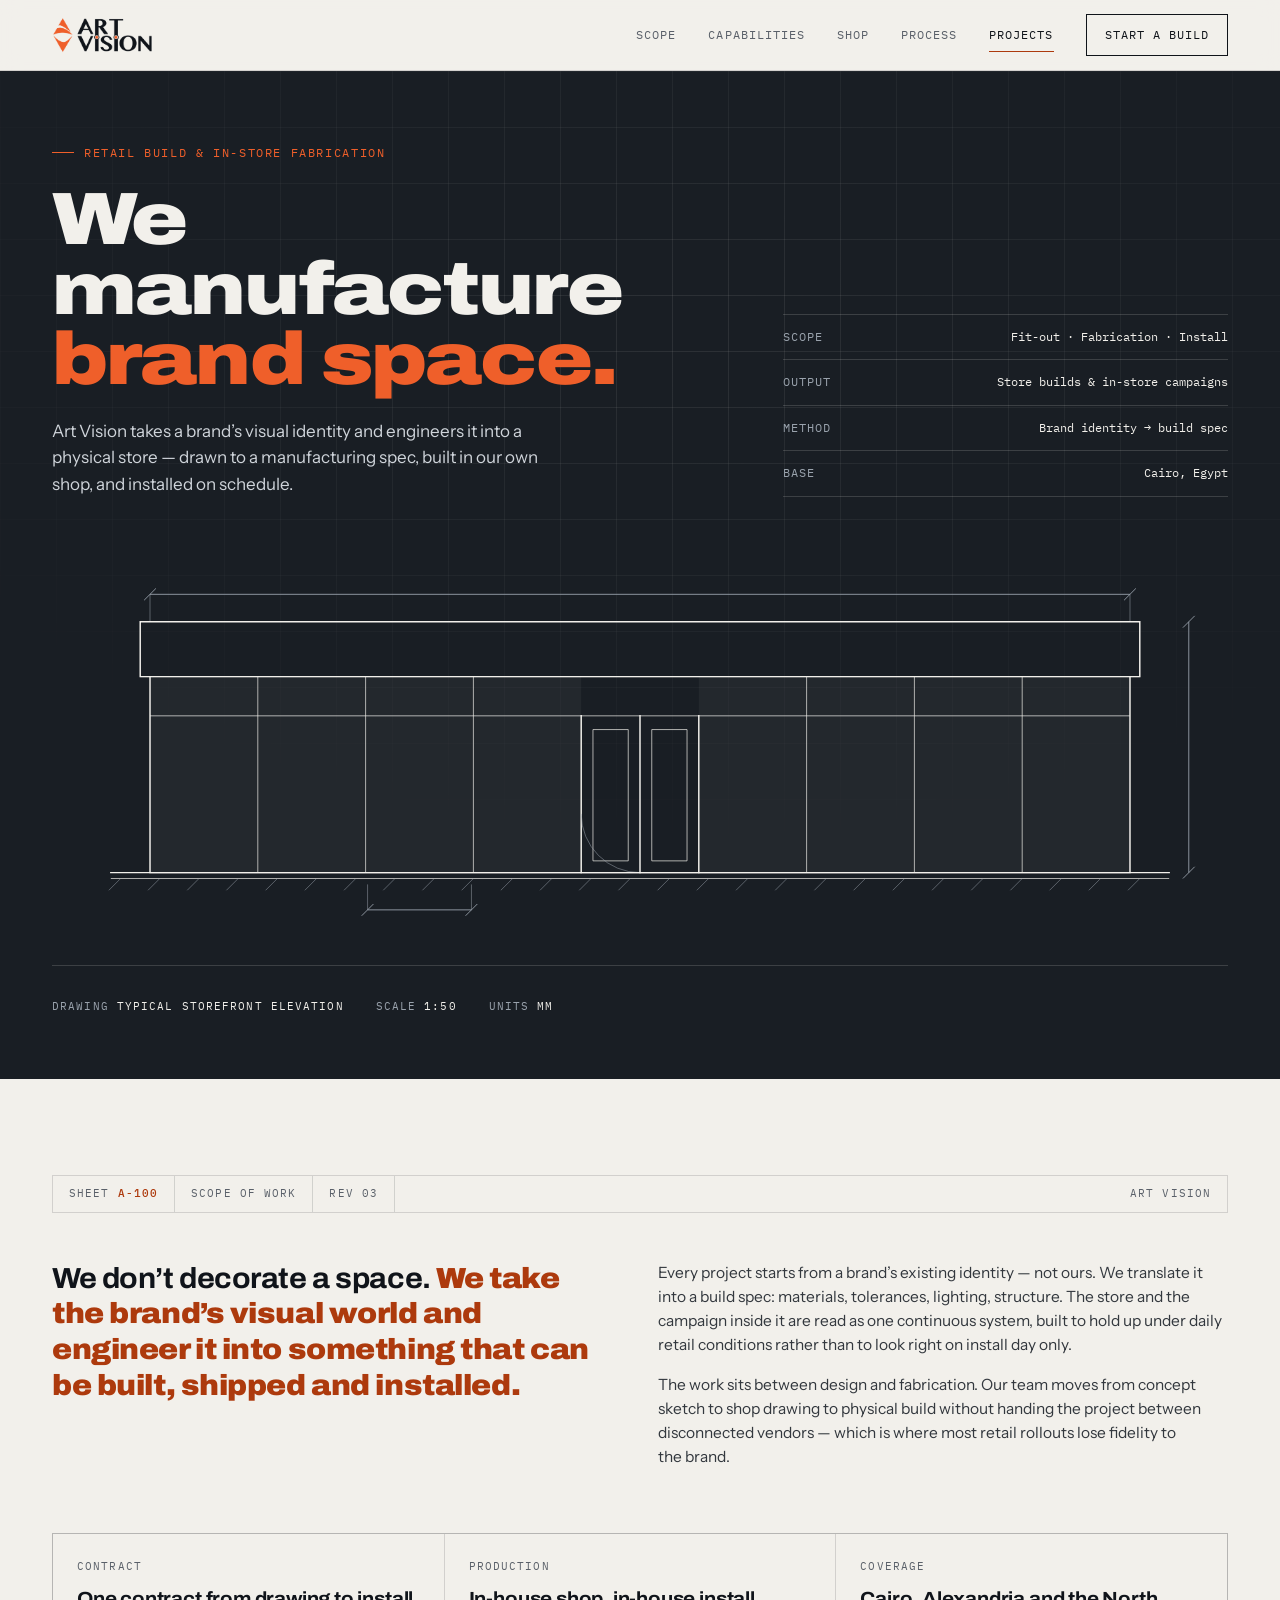
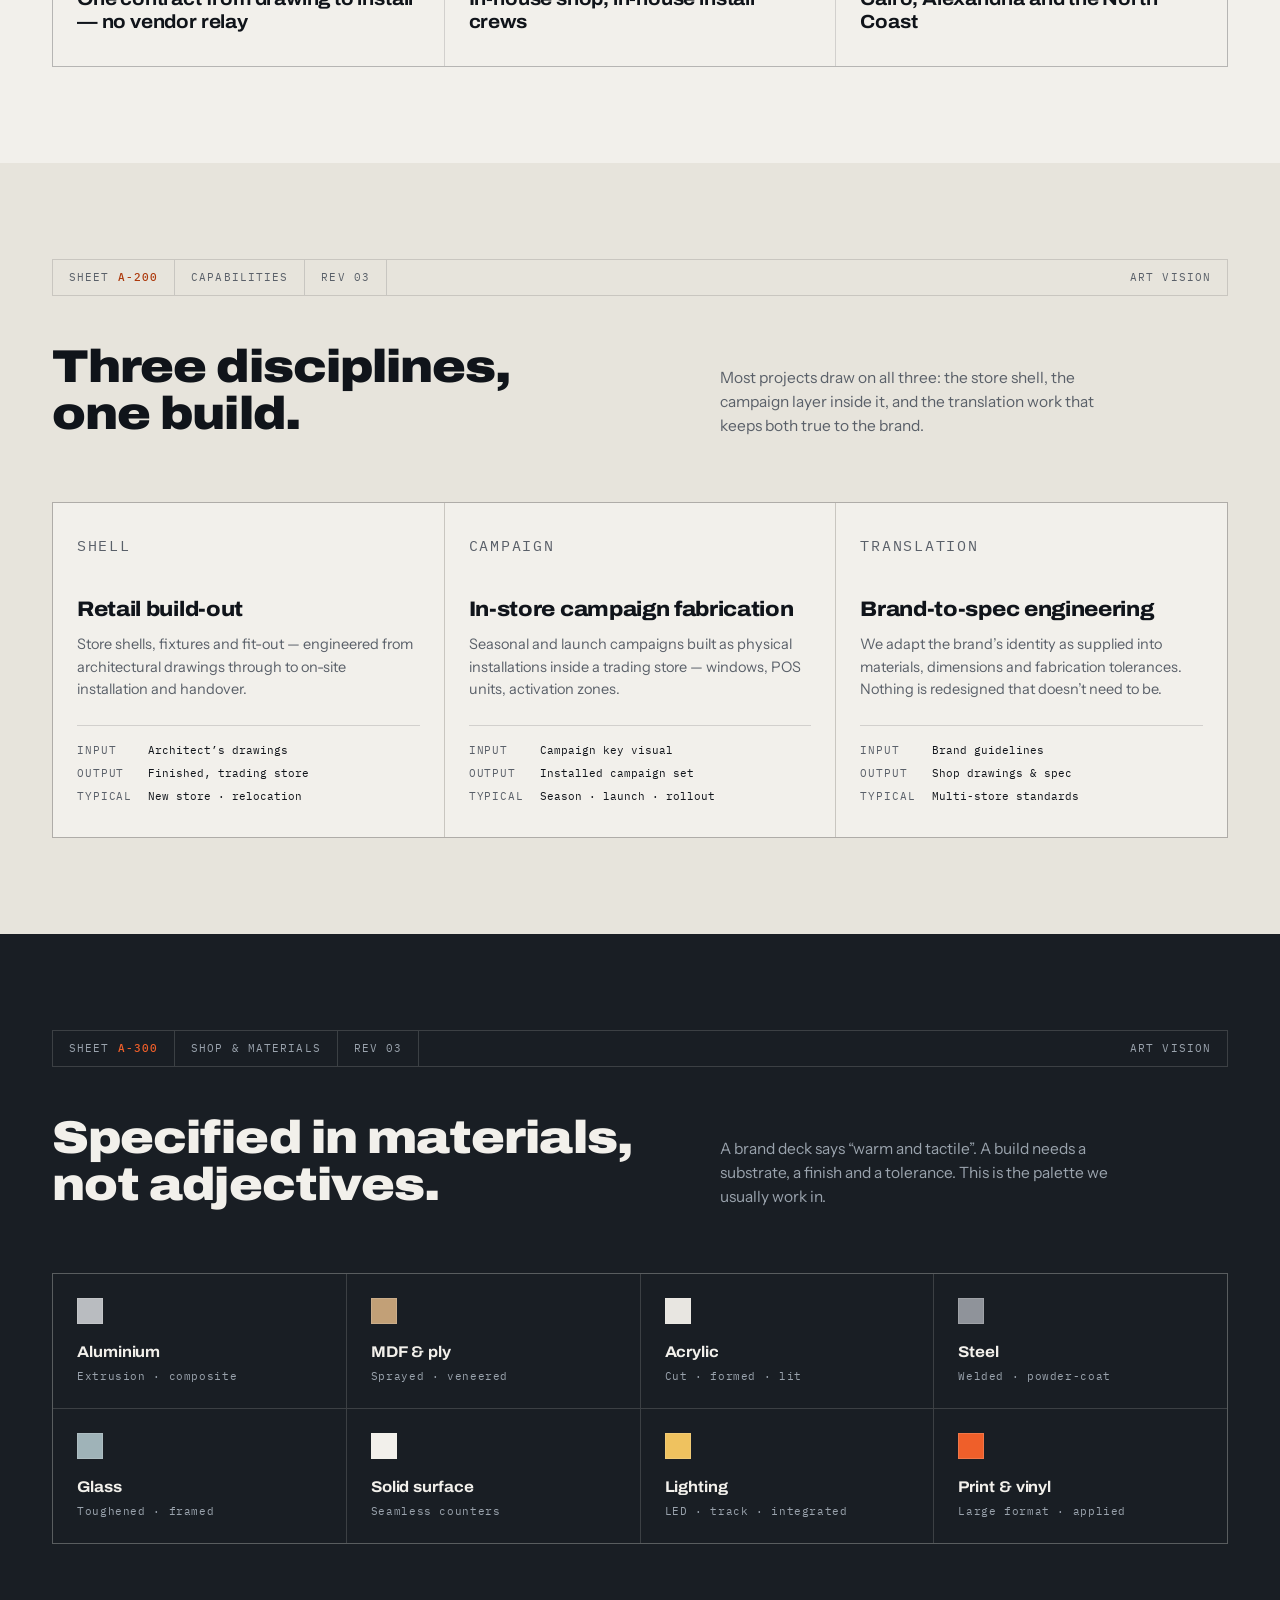
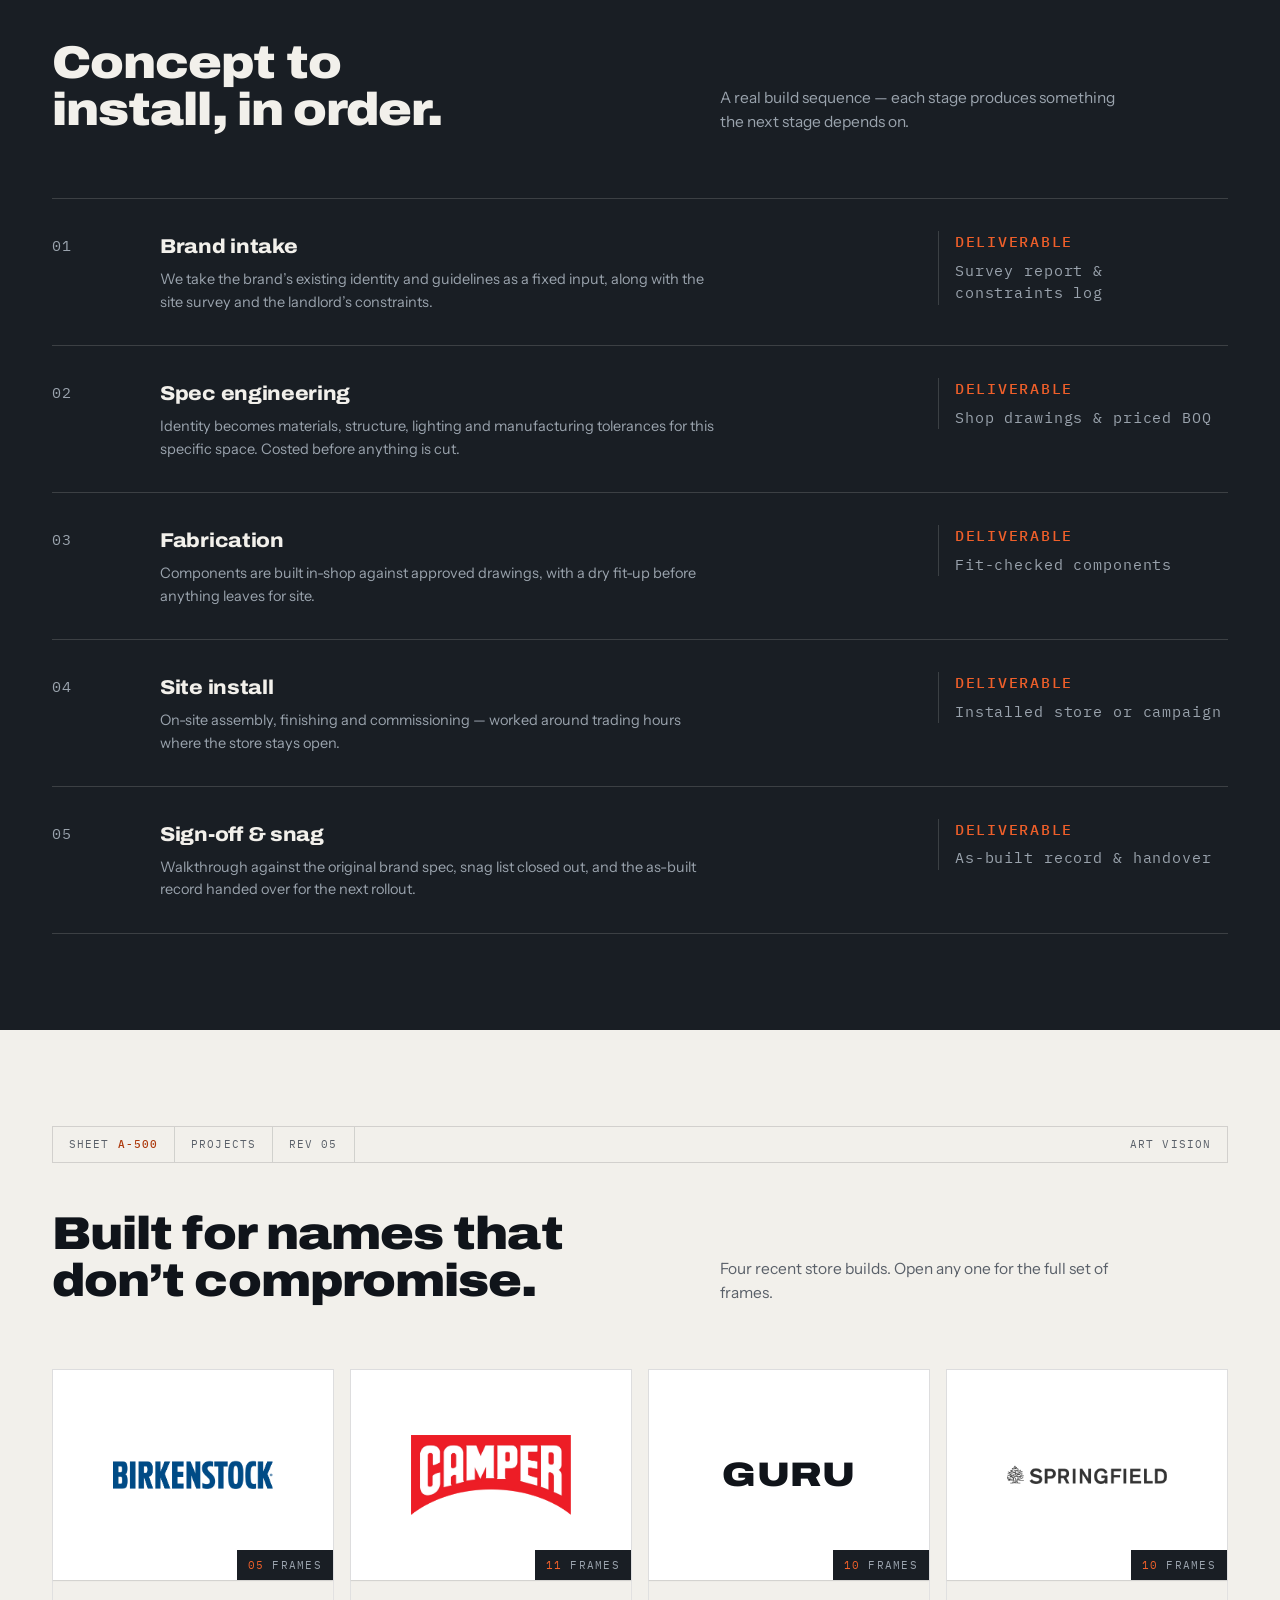
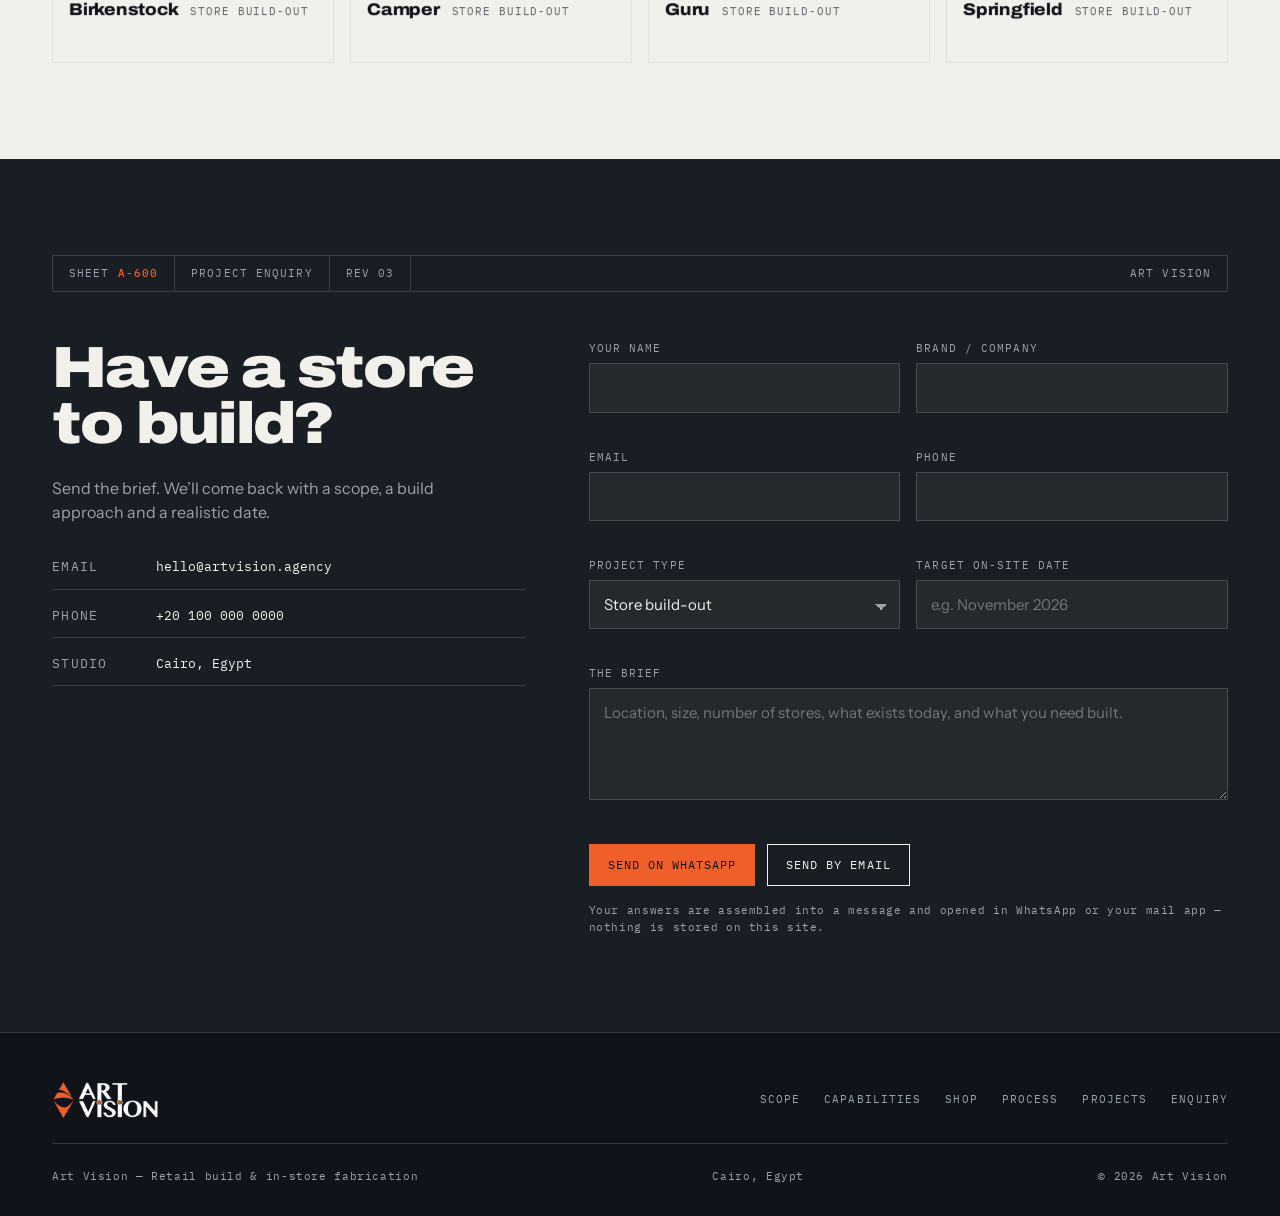
==== commit 172fe747: "udpate" ====
--- a/index.html
+++ b/index.html
@@ -81,18 +81,6 @@
   <div class="wrap drawing">
     <div class="drawing-scroll" tabindex="0" role="group" aria-label="Storefront elevation drawing, scrollable">
     <svg class="elevation" viewBox="0 0 1200 380" role="img" aria-labelledby="elev-title">
-      <defs>
-        <linearGradient id="plot-glow" x1="0" x2="1" y1="0" y2="0">
-          <stop offset="0"   stop-color="#ef5f2a" stop-opacity="0"/>
-          <stop offset="0.7" stop-color="#ef5f2a" stop-opacity="0.16"/>
-          <stop offset="1"   stop-color="#ef5f2a" stop-opacity="0.55"/>
-        </linearGradient>
-      </defs>
-      <g data-plotter opacity="0">
-        <rect x="-70" y="8" width="70" height="364" fill="url(#plot-glow)"/>
-        <rect x="-1.2" y="8" width="1.2" height="364" fill="#ef5f2a"/>
-        <path d="M-7 8 L7 8 M-7 372 L7 372" stroke="#ef5f2a" stroke-width="1.4"/>
-      </g>
       <title id="elev-title">Storefront elevation: fascia band, glazing modules, double-leaf entry and an orange campaign panel, dimensioned.</title>
 
       <!-- overall dimension, top -->
@@ -161,7 +149,6 @@
         <li>Drawing <b>Typical storefront elevation</b></li>
         <li>Scale <b>1:50</b></li>
         <li>Units <b>mm</b></li>
-        <li><button class="redraw" type="button" data-redraw>Redraw &#8635;</button></li>
       </ul>
       <div class="stamp" data-stamp>Issued for construction<small>Art Vision · Cairo</small></div>
     </div>
@@ -562,15 +549,13 @@
     var fades    = svg.querySelectorAll("[data-fade]");
     var washes   = svg.querySelectorAll("[data-wash]");
     var panel    = svg.querySelector("[data-panel]");
-    var plotter  = svg.querySelector("[data-plotter]");
     var counters = svg.querySelectorAll("[data-count]");
     var swatches = svg.querySelectorAll("[data-swatch]");
-    var redraw   = document.querySelector("[data-redraw]");
 
     var LOOP_EVERY = 0;    // seconds between automatic replays while on screen. 0 = off.
                            // Set to e.g. 9 for a hero that redraws itself on a loop.
     var VB_W  = 1200;      // viewBox width the sweep crosses
-    var SWEEP = 1.55;      // seconds for the plotter head to cross the sheet
+    var SWEEP = 1.55;      // seconds for the reveal to travel across the sheet
     var T0    = 0.42;      // sweep starts as the spec list lands
 
     function endState(){
@@ -580,7 +565,6 @@
         el.style.transition = ""; el.style.strokeDasharray = ""; el.style.strokeDashoffset = "";
       });
       if(panel) panel.setAttribute("opacity", 1);
-      if(plotter) plotter.setAttribute("opacity", 0);
       if(stamp){ stamp.style.transition=""; stamp.style.opacity = 1; stamp.style.transform = "rotate(-3deg)"; }
       counters.forEach(function(el){ el.textContent = el.dataset.count; });
     }
@@ -593,7 +577,7 @@
       function clearAll(){ timers.forEach(clearTimeout); timers = []; }
 
       // Each stroke is keyed to WHERE it sits, not to its order in the markup, so the
-      // sheet appears in the plotter head's wake instead of in an arbitrary sequence.
+      // sheet builds across left to right instead of in an arbitrary sequence.
       var plan = [];
       strokes.forEach(function(el){
         var bb;
@@ -606,7 +590,7 @@
         plan.push({
           el: el, len: len,
           delay: T0 + startFrac * SWEEP,
-          dur:   Math.max(0.20, spanFrac * SWEEP)      // wide runs draw exactly as the head crosses them
+          dur:   Math.max(0.20, spanFrac * SWEEP)      // wide runs draw across at the sweep pace
         });
       });
       var endAt = plan.reduce(function(m, p){ return Math.max(m, p.delay + p.dur); }, 0);
@@ -625,11 +609,6 @@
         if(panel) panel.setAttribute("opacity", 0);
         if(stamp){ stamp.style.transition = "none"; stamp.style.opacity = 0; stamp.style.transform = "rotate(-3deg) scale(.94)"; }
         counters.forEach(function(el){ el.textContent = "0"; });
-        if(plotter){
-          plotter.style.transition = "none";
-          plotter.style.transform = "translateX(0px)";
-          plotter.setAttribute("opacity", 0);
-        }
 
         void svg.getBoundingClientRect();
 
@@ -642,27 +621,11 @@
           try { x = t.getBBox().x / VB_W; } catch(e){}
           t.style.transition = "opacity .5s ease " + (T0 + x * SWEEP + 0.1) + "s";
         });
-        if(plotter){
-          plotter.style.transition = "transform " + SWEEP + "s linear " + T0 +
-                                     "s, opacity .18s ease " + T0 + "s";
-        }
 
         requestAnimationFrame(function(){
           plan.forEach(function(p){ p.el.style.strokeDashoffset = 0; });
           washes.forEach(function(t){ t.style.opacity = 1; });
-          if(plotter){
-            plotter.setAttribute("opacity", 1);
-            plotter.style.transform = "translateX(" + (VB_W + 80) + "px)";
-          }
         });
-
-        // head lifts off the sheet once it has crossed
-        later(function(){
-          if(plotter){
-            plotter.style.transition = "opacity .3s ease";
-            plotter.setAttribute("opacity", 0);
-          }
-        }, (T0 + SWEEP + 0.02) * 1000);
 
         later(function(){
           if(panel){ panel.style.transition = "opacity .5s ease"; panel.setAttribute("opacity", 1); }
@@ -713,10 +676,8 @@
       document.addEventListener("visibilitychange", function(){
         document.hidden ? stopLoop() : startLoop();
       });
-      if(redraw) redraw.addEventListener("click", run);
     }
 
-    if(redraw && reduce) redraw.addEventListener("click", endState);
 
     /* Ambient: the shell stays, the campaign changes. Paused off screen and in
        background tabs. */
--- a/assets/site.css
+++ b/assets/site.css
@@ -256,14 +256,6 @@
 }
 .drawing-block ul{list-style:none;display:flex;flex-wrap:wrap;gap:var(--s6)}
 .drawing-block b{color:var(--paper);font-weight:400}
-.redraw{
-  background:none;border:1px solid var(--line-dark);color:var(--steel);cursor:pointer;
-  font-family:var(--ff-mono);font-size:10.5px;letter-spacing:.12em;text-transform:uppercase;
-  padding:5px 10px;
-  transition:color var(--t-quick) ease,border-color var(--t-quick) ease,background var(--t-quick) ease;
-}
-.redraw:hover{color:var(--ink);background:var(--signal);border-color:var(--signal)}
-.redraw:active{transform:translateY(1px)}
 .hero-anim [data-wash]{opacity:0}
 
 .stamp{
